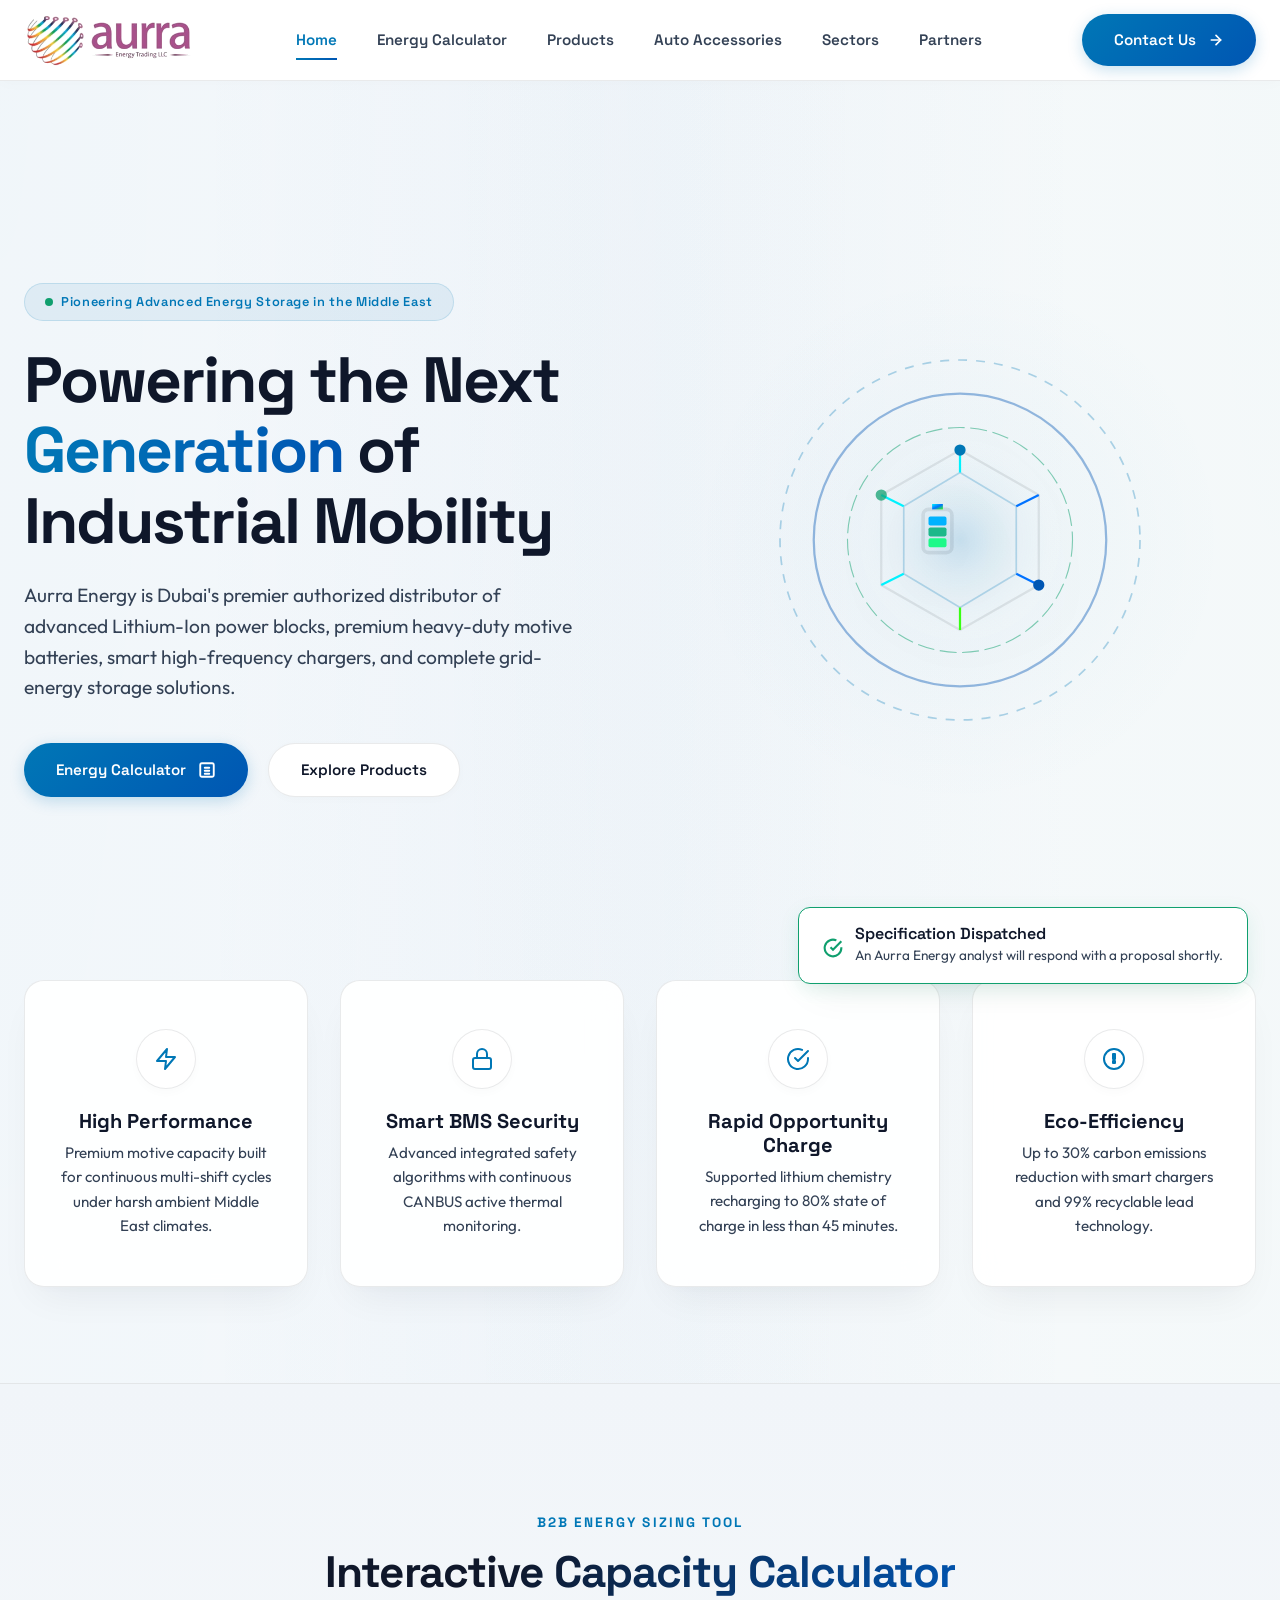
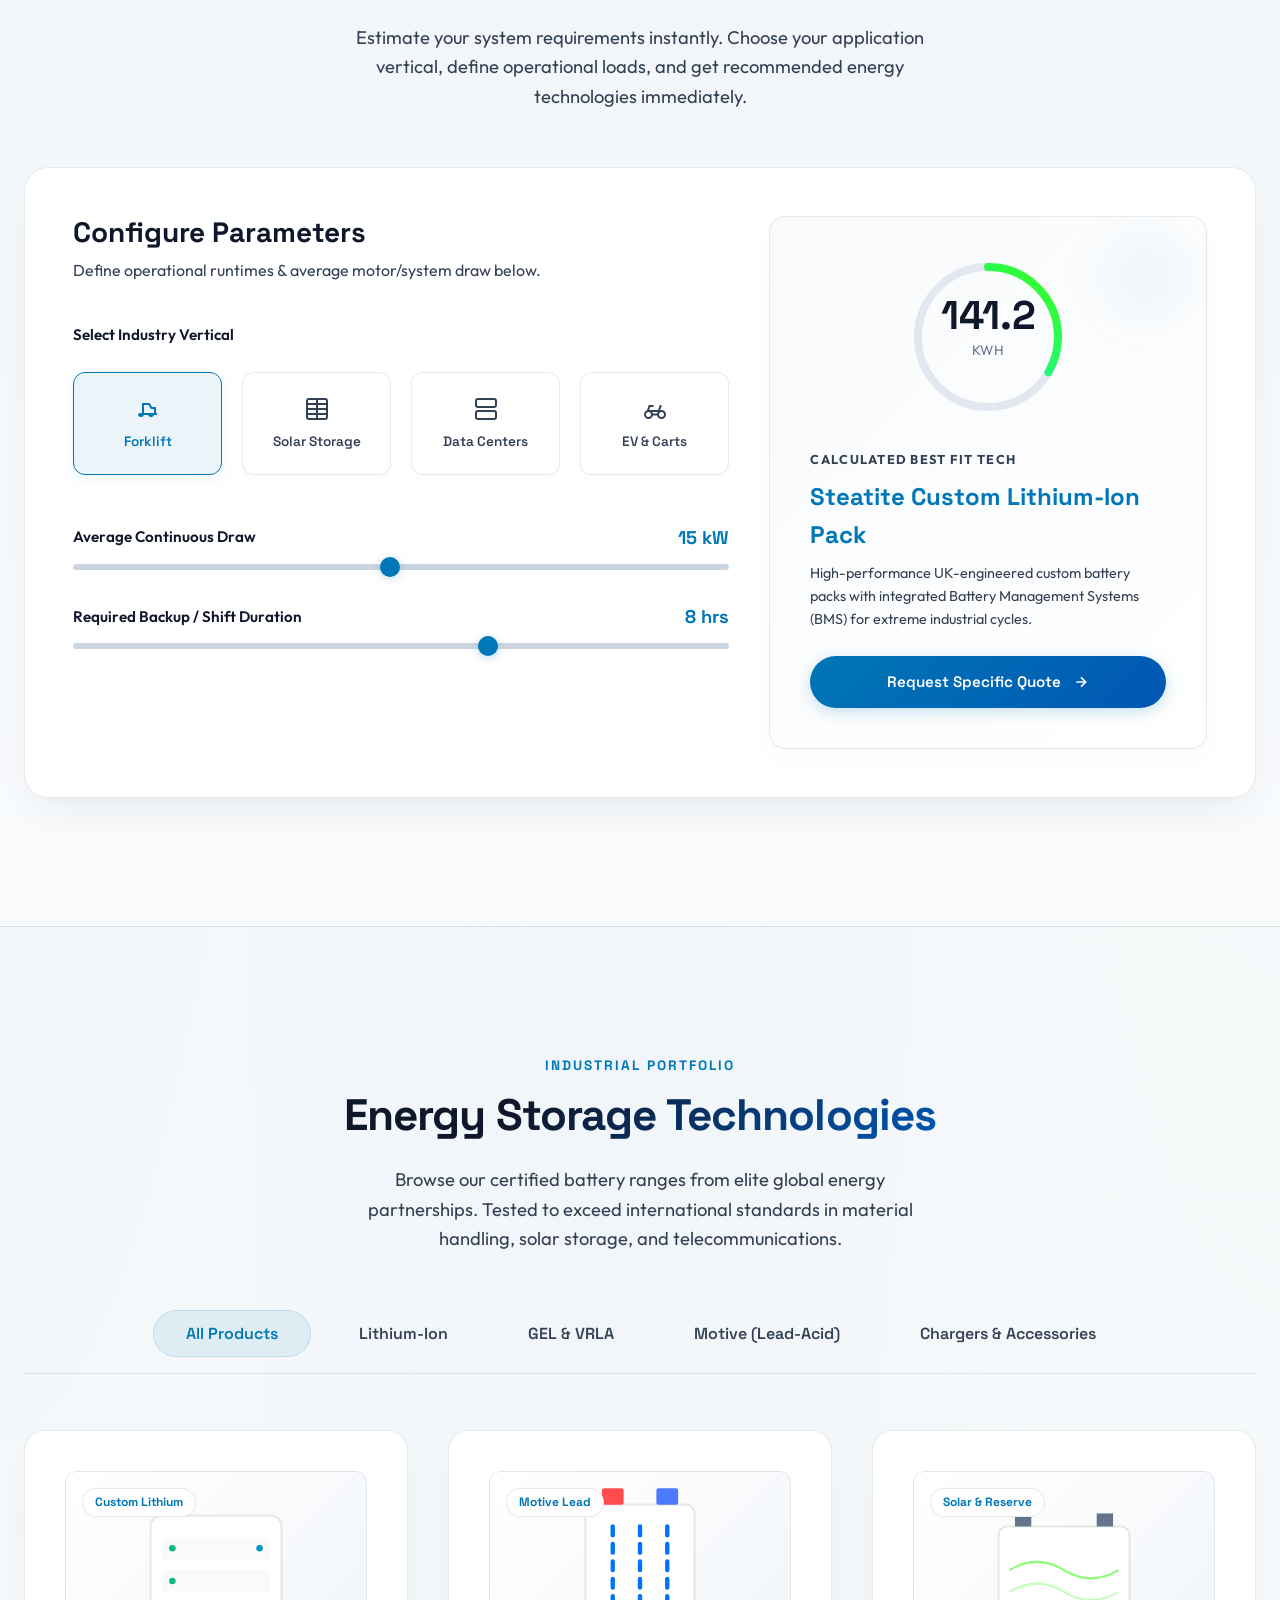
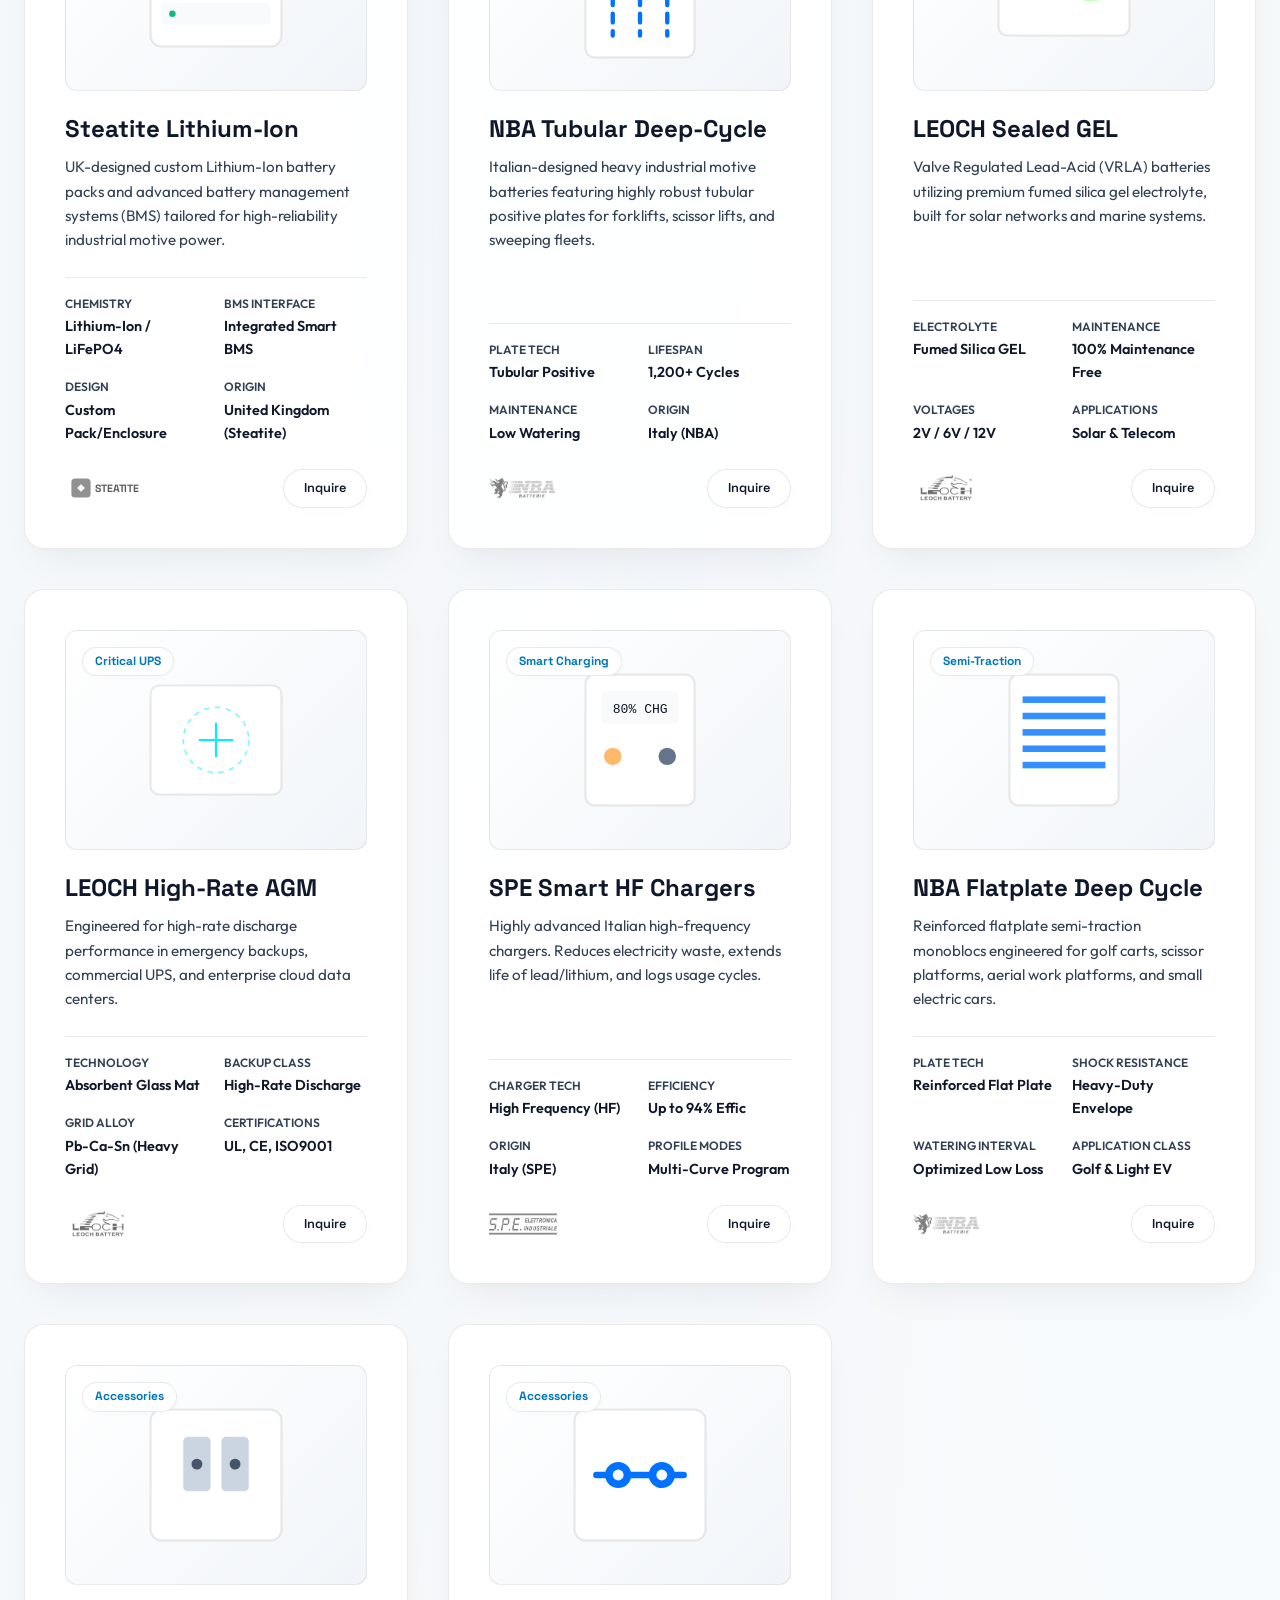
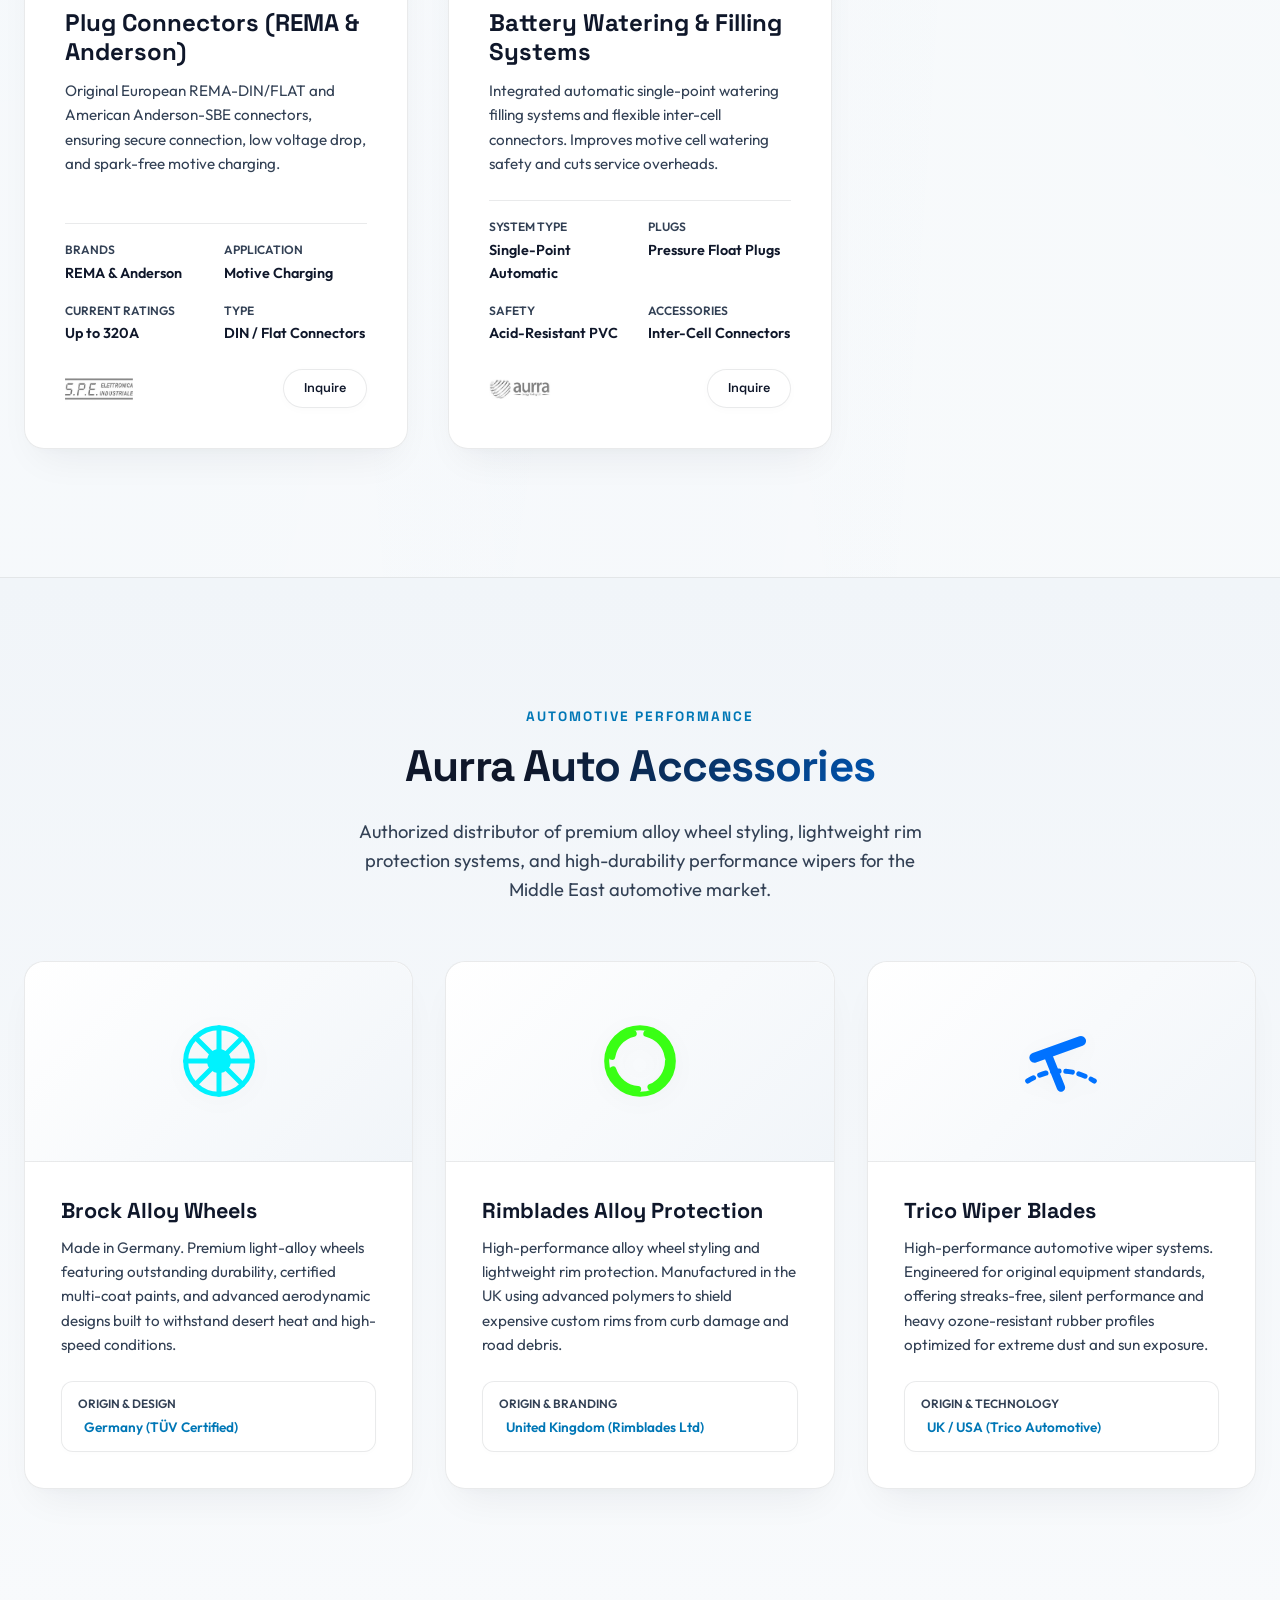
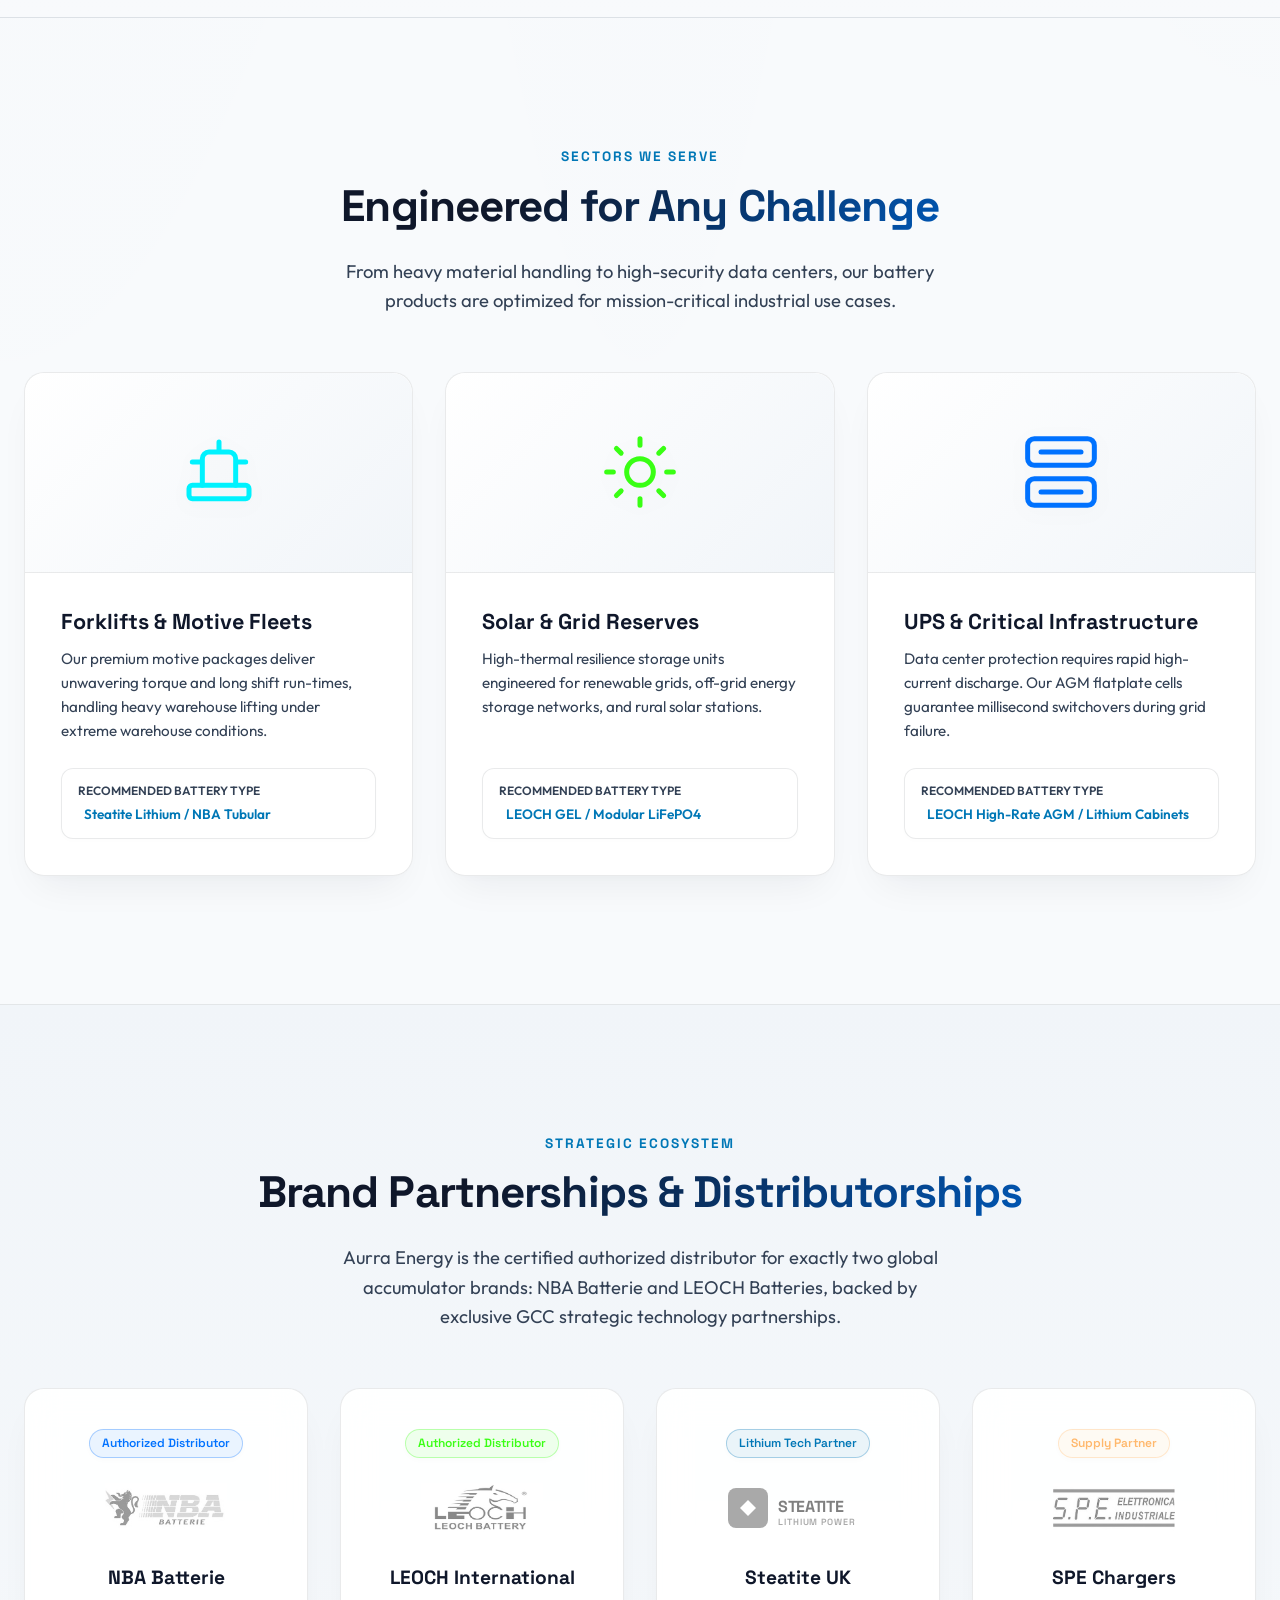
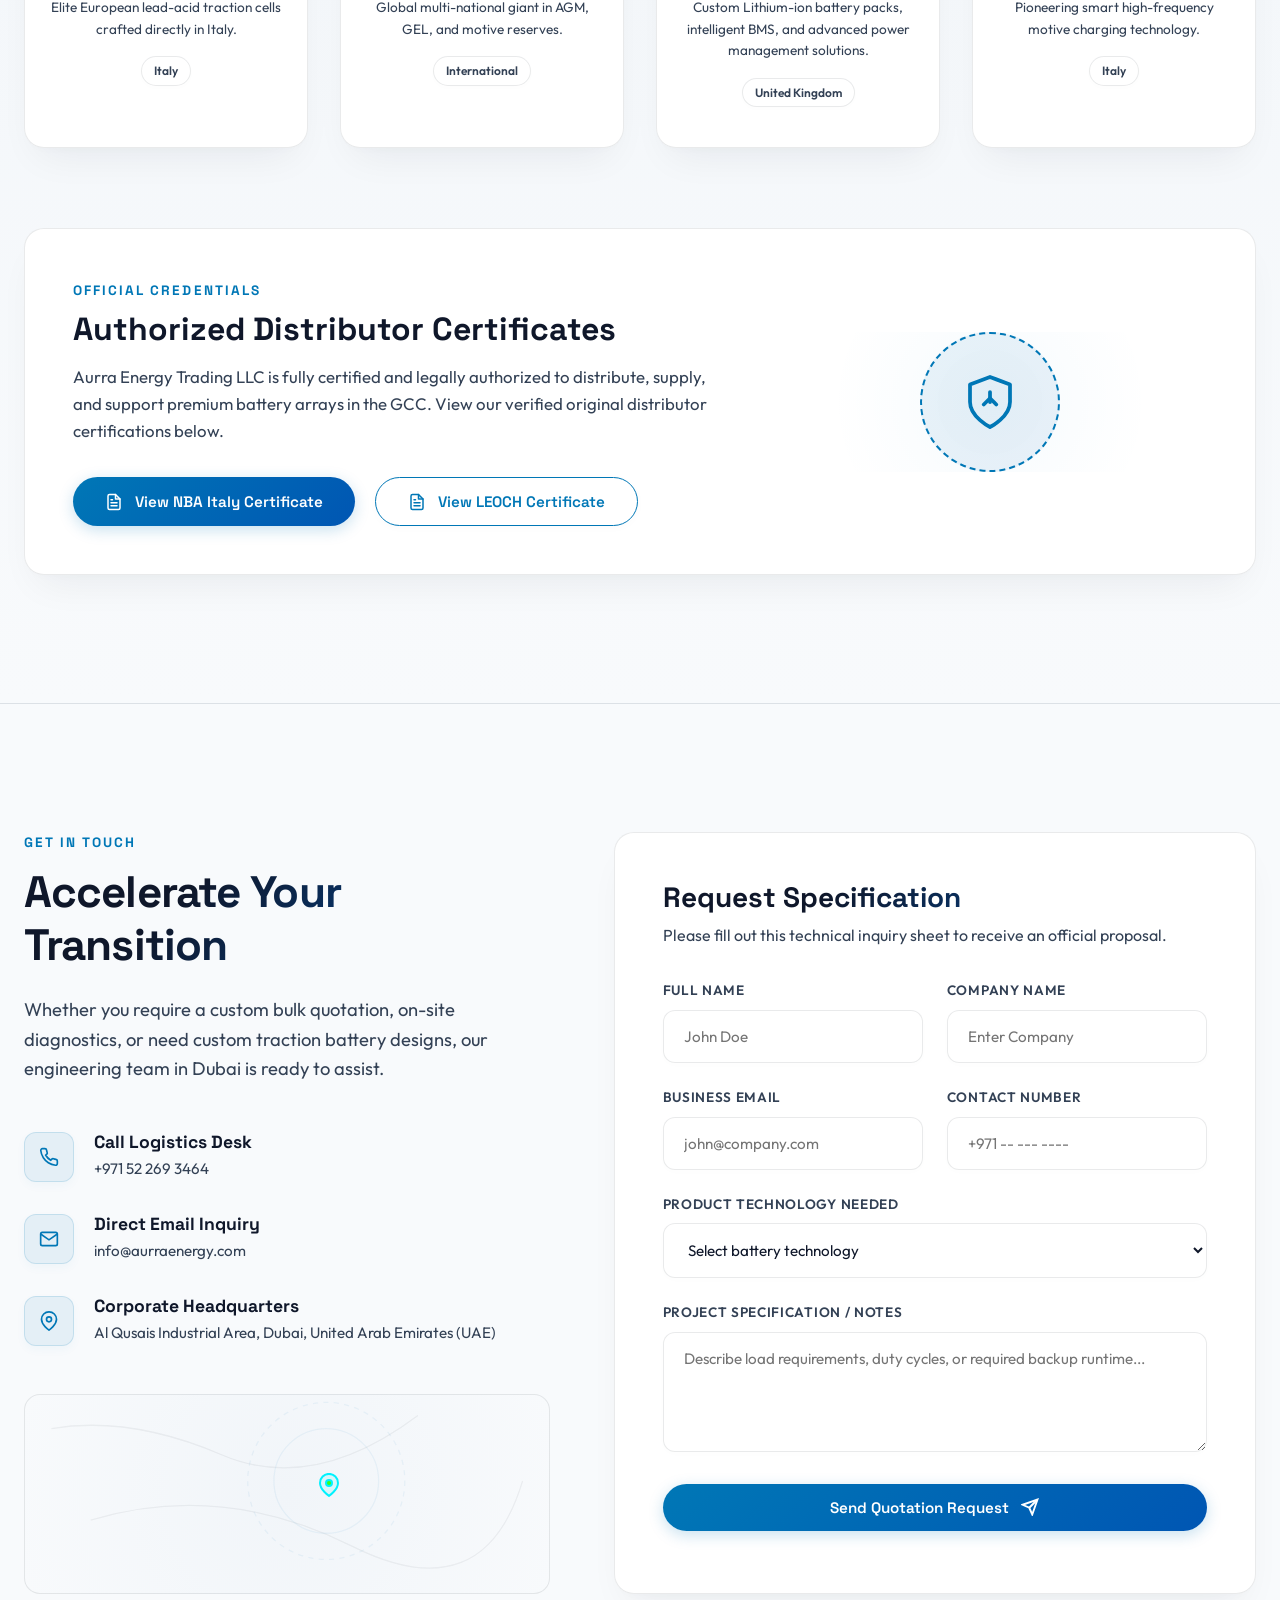
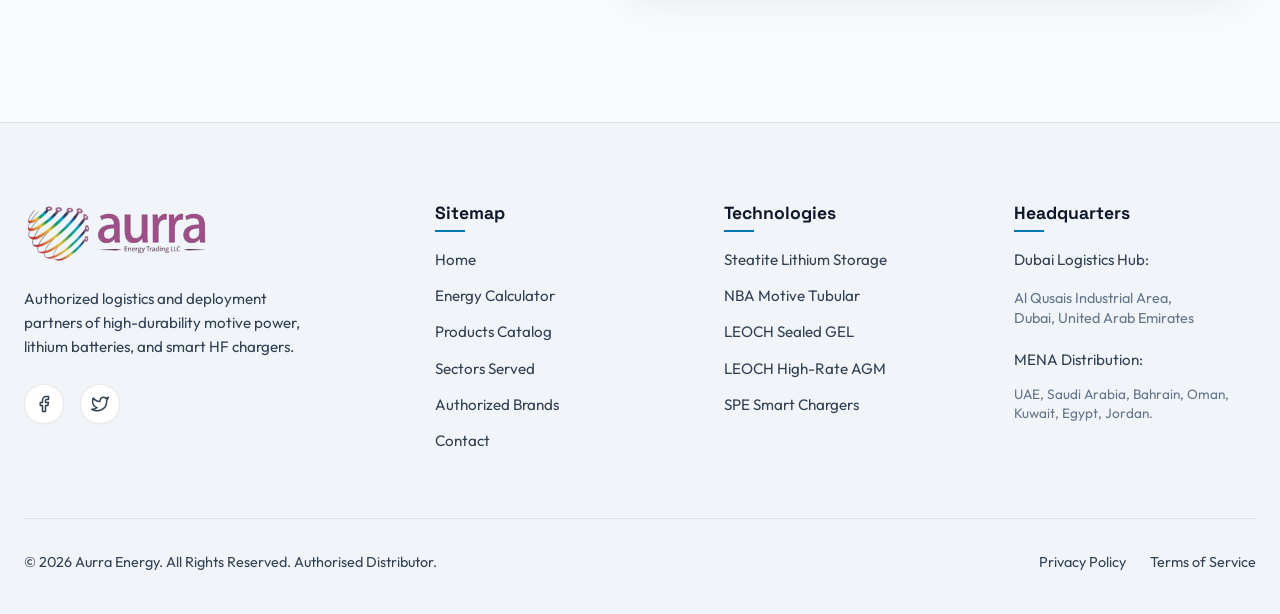
==== index.html @ 799c02dc "feat: complete modern premium redesign for Aurra Energy website" ====
<!DOCTYPE html>
<html lang="en">
<head>
  <meta charset="UTF-8">
  <meta name="viewport" content="width=device-width, initial-scale=1.0">
  <meta http-equiv="X-UA-Compatible" content="ie=edge">
  
  <title>Aurra Energy | Next-Gen Industrial Storage & Motive Batteries in Dubai, UAE</title>
  
  <meta name="description" content="Authorized distributor of high-performance NBA motive power, LEOCH GEL/AGM, SPE chargers, and Steatite advanced lithium-ion batteries. Serving UAE, KSA, and the MENA region.">
  <meta name="keywords" content="Lithium-Ion, Motive Power, deep cycle battery, Tubular flatplate, Gel battery, Spe chargers, Dubai, UAE, Saudi Arabia, Forklift battery">
  
  <!-- Semantic & SEO Open Graph -->
  <meta property="og:title" content="Aurra Energy | Next-Gen Industrial Storage & Motive Batteries">
  <meta property="og:description" content="Redefining clean energy and industrial storage with Steatite Lithium, LEOCH, NBA Batterie, and SPE Chargers.">
  <meta property="og:type" content="website">
  
  <link rel="stylesheet" href="style.css">
</head>
<body>

  <!-- Decorative Glow Background Elements -->
  <div class="glow-blob blob-1"></div>
  <div class="glow-blob blob-2"></div>
  <div class="glow-blob blob-3"></div>

  <!-- Header Section -->
  <header id="header-nav">
    <div class="container">
      <a href="#hero" class="logo-wrapper" id="nav-logo">
        <img src="assets/logo2023.jpg" alt="Aurra Energy Logo" class="logo-img">
      </a>

      <nav class="nav-menu" id="navigation-list">
        <a href="#hero" class="nav-link active" id="link-hero">Home</a>
        <a href="#calculator" class="nav-link" id="link-calc">Energy Calculator</a>
        <a href="#products" class="nav-link" id="link-products">Products</a>
        <a href="#auto-accessories" class="nav-link" id="link-auto">Auto Accessories</a>
        <a href="#applications" class="nav-link" id="link-applications">Sectors</a>
        <a href="#partners" class="nav-link" id="link-partners">Partners</a>
        
        <!-- Mobile-Only Action Button -->
        <a href="#contact" class="btn btn-primary mobile-nav-cta" id="btn-mobile-contact" style="margin-top: 1.5rem; margin-bottom: 0.5rem; display: none;">Contact Us</a>
      </nav>

      <div class="nav-cta">
        <a href="#contact" class="btn btn-primary" id="btn-header-quote">
          Contact Us
          <svg width="16" height="16" viewBox="0 0 24 24" fill="none" stroke="currentColor" stroke-width="2.5" stroke-linecap="round" stroke-linejoin="round">
            <line x1="5" y1="12" x2="19" y2="12"></line>
            <polyline points="12 5 19 12 12 19"></polyline>
          </svg>
        </a>
      </div>

      <button class="mobile-nav-toggle" aria-label="Toggle Navigation" id="mobile-toggle">
        <span></span>
        <span></span>
        <span></span>
      </button>
    </div>
  </header>

  <!-- Hero Section -->
  <section id="hero" class="hero">
    <div class="container grid-2">
      <div class="hero-content">
        <div class="hero-badge">
          Pioneering Advanced Energy Storage in the Middle East
        </div>
        <h1>
          Powering the Next <br>
          <span class="text-gradient-neon">Generation</span> of Industrial Mobility
        </h1>
        <p class="hero-desc">
          Aurra Energy is Dubai's premier authorized distributor of advanced Lithium-Ion power blocks, premium heavy-duty motive batteries, smart high-frequency chargers, and complete grid-energy storage solutions.
        </p>
        <div class="hero-actions">
          <a href="#calculator" class="btn btn-primary" id="hero-btn-primary">
            Energy Calculator
            <svg width="18" height="18" viewBox="0 0 24 24" fill="none" stroke="currentColor" stroke-width="2.5" stroke-linecap="round" stroke-linejoin="round">
              <rect x="3" y="3" width="18" height="18" rx="2" ry="2"></rect>
              <line x1="9" y1="9" x2="15" y2="9"></line>
              <line x1="9" y1="13" x2="15" y2="13"></line>
              <line x1="9" y1="17" x2="15" y2="17"></line>
            </svg>
          </a>
          <a href="#products" class="btn btn-secondary" id="hero-btn-secondary">Explore Products</a>
        </div>
      </div>
      
      <div class="hero-visual">
        <div class="hero-graphic-bg"></div>
        <div class="hero-svg-wrapper">
          <svg width="450" height="450" viewBox="0 0 400 400" fill="none" xmlns="http://www.w3.org/2000/svg">
            <!-- Outer Glow Rings -->
            <circle cx="200" cy="200" r="160" stroke="#00f2fe" stroke-width="1.5" stroke-dasharray="8 8" opacity="0.3"/>
            <circle cx="200" cy="200" r="130" stroke="#0072ff" stroke-width="2" opacity="0.4"/>
            <circle cx="200" cy="200" r="100" stroke="#39ff14" stroke-width="1" stroke-dasharray="15 5" opacity="0.5"/>
            
            <!-- Core Tech Sphere -->
            <defs>
              <radialGradient id="sphere-glow" cx="50%" cy="50%" r="50%">
                <stop offset="0%" stop-color="#00f2fe" stop-opacity="0.35"/>
                <stop offset="100%" stop-color="#060913" stop-opacity="0"/>
              </radialGradient>
              <linearGradient id="battery-gradient" x1="0%" y1="0%" x2="100%" y2="100%">
                <stop offset="0%" stop-color="#00f2fe"/>
                <stop offset="50%" stop-color="#0072ff"/>
                <stop offset="100%" stop-color="#39ff14"/>
              </linearGradient>
            </defs>
            
            <!-- Glow background -->
            <circle cx="200" cy="200" r="90" fill="url(#sphere-glow)"/>
            
            <!-- Inner Hexagon Network -->
            <path d="M200 120 L270 160 L270 240 L200 280 L130 240 L130 160 Z" stroke="rgba(255,255,255,0.08)" stroke-width="2" fill="none"/>
            <path d="M200 140 L250 170 L250 230 L200 260 L150 230 L150 170 Z" stroke="rgba(0, 242, 254, 0.2)" stroke-width="1.5" fill="none"/>
            
            <!-- Interconnecting node lines -->
            <line x1="200" y1="120" x2="200" y2="140" stroke="#00f2fe" stroke-width="2"/>
            <line x1="270" y1="160" x2="250" y2="170" stroke="#0072ff" stroke-width="2"/>
            <line x1="270" y1="240" x2="250" y2="230" stroke="#0072ff" stroke-width="2"/>
            <line x1="200" y1="280" x2="200" y2="260" stroke="#39ff14" stroke-width="2"/>
            <line x1="130" y1="240" x2="150" y2="230" stroke="#00f2fe" stroke-width="2"/>
            <line x1="130" y1="160" x2="150" y2="170" stroke="#00f2fe" stroke-width="2"/>

            <!-- Rotating Particles -->
            <circle cx="200" cy="120" r="5" fill="#00f2fe">
              <animate attributeName="opacity" values="0.4;1;0.4" dur="2s" repeatCount="indefinite"/>
            </circle>
            <circle cx="270" cy="240" r="5" fill="#0072ff">
              <animate attributeName="opacity" values="1;0.4;1" dur="2.5s" repeatCount="indefinite"/>
            </circle>
            <circle cx="130" cy="160" r="5" fill="#39ff14">
              <animate attributeName="opacity" values="0.2;1;0.2" dur="3s" repeatCount="indefinite"/>
            </circle>

            <!-- Center Battery Icon Illustration -->
            <g transform="translate(160, 160) scale(1.6)">
              <rect x="4.5" y="8" width="16" height="24" rx="3" fill="none" stroke="url(#battery-gradient)" stroke-width="2" stroke-linejoin="round"/>
              <path d="M9.5 5H15.5V8H9.5V5Z" fill="url(#battery-gradient)"/>
              
              <!-- Power Waves inside Battery -->
              <rect x="7.5" y="24" width="10" height="5" rx="1" fill="#39ff14">
                <animate attributeName="fill" values="#39ff14;#00f2fe;#39ff14" dur="4s" repeatCount="indefinite"/>
              </rect>
              <rect x="7.5" y="18" width="10" height="5" rx="1" fill="#0072ff">
                <animate attributeName="fill" values="#0072ff;#39ff14;#0072ff" dur="4s" repeatCount="indefinite"/>
              </rect>
              <rect x="7.5" y="12" width="10" height="5" rx="1" fill="#00f2fe">
                <animate attributeName="fill" values="#00f2fe;#0072ff;#00f2fe" dur="4s" repeatCount="indefinite"/>
              </rect>
            </g>
          </svg>
        </div>
      </div>
    </div>
  </section>

  <!-- Quick Strengths Panel -->
  <section class="section features-quick">
    <div class="container grid-4">
      <div class="glass-card feat-quick-card" id="strength-performance">
        <div class="feat-quick-icon">
          <svg width="24" height="24" viewBox="0 0 24 24" fill="none" stroke="currentColor" stroke-width="2" stroke-linecap="round" stroke-linejoin="round">
            <polygon points="13 2 3 14 12 14 11 22 21 10 12 10 13 2"></polygon>
          </svg>
        </div>
        <h3>High Performance</h3>
        <p>Premium motive capacity built for continuous multi-shift cycles under harsh ambient Middle East climates.</p>
      </div>

      <div class="glass-card feat-quick-card" id="strength-bms">
        <div class="feat-quick-icon">
          <svg width="24" height="24" viewBox="0 0 24 24" fill="none" stroke="currentColor" stroke-width="2" stroke-linecap="round" stroke-linejoin="round">
            <rect x="3" y="11" width="18" height="11" rx="2" ry="2"></rect>
            <path d="M7 11V7a5 5 0 0 1 10 0v4"></path>
          </svg>
        </div>
        <h3>Smart BMS Security</h3>
        <p>Advanced integrated safety algorithms with continuous CANBUS active thermal monitoring.</p>
      </div>

      <div class="glass-card feat-quick-card" id="strength-fastcharge">
        <div class="feat-quick-icon">
          <svg width="24" height="24" viewBox="0 0 24 24" fill="none" stroke="currentColor" stroke-width="2" stroke-linecap="round" stroke-linejoin="round">
            <path d="M22 11.08V12a10 10 0 1 1-5.93-9.14"></path>
            <polyline points="22 4 12 14.01 9 11.01"></polyline>
          </svg>
        </div>
        <h3>Rapid Opportunity Charge</h3>
        <p>Supported lithium chemistry recharging to 80% state of charge in less than 45 minutes.</p>
      </div>

      <div class="glass-card feat-quick-card" id="strength-ecofriendly">
        <div class="feat-quick-icon">
          <svg width="24" height="24" viewBox="0 0 24 24" fill="none" stroke="currentColor" stroke-width="2" stroke-linecap="round" stroke-linejoin="round">
            <path d="M12 2a10 10 0 0 0-10 10c0 5.523 4.477 10 10 10s10-4.477 10-10a10 10 0 0 0-10-10zm1 14H11v-2h2v2zm0-4H11V7h2v5z"></path>
          </svg>
        </div>
        <h3>Eco-Efficiency</h3>
        <p>Up to 30% carbon emissions reduction with smart chargers and 99% recyclable lead technology.</p>
      </div>
    </div>
  </section>

  <!-- Interactive Calculator Section -->
  <section id="calculator" class="section section-bg-alt">
    <div class="container">
      <div class="text-center" style="text-align: center; display: flex; flex-direction: column; align-items: center;">
        <span class="subtitle">B2B Energy Sizing Tool</span>
        <h2 class="section-title text-gradient">Interactive Capacity Calculator</h2>
        <p class="section-desc">
          Estimate your system requirements instantly. Choose your application vertical, define operational loads, and get recommended energy technologies immediately.
        </p>
      </div>

      <div class="calc-container" id="interactive-calculator-widget">
        
        <!-- Calculator Parameter Controls -->
        <div class="calc-inputs">
          <div class="calc-title-box">
            <h3>Configure Parameters</h3>
            <p>Define operational runtimes &amp; average motor/system draw below.</p>
          </div>

          <!-- Application selector icons -->
          <div class="slider-group">
            <span class="slider-label">Select Industry Vertical</span>
            <div class="app-selector-grid">
              <button class="app-select-btn active" data-app="forklift" id="app-btn-forklift">
                <svg viewBox="0 0 24 24" fill="none" stroke="currentColor" stroke-width="2">
                  <path d="M3 17h18M19 17v-6h-3.5L13 7H7v10h12zM7 17a2 2 0 1 1-4 0M17 17a2 2 0 1 1-4 0"/>
                </svg>
                Forklift
              </button>
              
              <button class="app-select-btn" data-app="solar" id="app-btn-solar">
                <svg viewBox="0 0 24 24" fill="none" stroke="currentColor" stroke-width="2">
                  <rect x="2" y="2" width="20" height="20" rx="2" ry="2"></rect>
                  <path d="M12 2v20M2 12h20M2 7h20M2 17h20"/>
                </svg>
                Solar Storage
              </button>
              
              <button class="app-select-btn" data-app="ups" id="app-btn-ups">
                <svg viewBox="0 0 24 24" fill="none" stroke="currentColor" stroke-width="2">
                  <rect x="2" y="2" width="20" height="8" rx="2"></rect>
                  <rect x="2" y="14" width="20" height="8" rx="2"></rect>
                  <line x1="6" y1="6" x2="6.01" y2="6"></line>
                  <line x1="6" y1="18" x2="6.01" y2="18"></line>
                </svg>
                Data Centers
              </button>
              
              <button class="app-select-btn" data-app="golfcart" id="app-btn-golfcart">
                <svg viewBox="0 0 24 24" fill="none" stroke="currentColor" stroke-width="2">
                  <circle cx="18.5" cy="17.5" r="3.5"></circle>
                  <circle cx="5.5" cy="17.5" r="3.5"></circle>
                  <path d="M15 17.5H9M5.5 14h10.3l1.7-5H18.5M10.5 9h-4L4.8 14"/>
                </svg>
                EV &amp; Carts
              </button>
            </div>
          </div>

          <!-- Dynamic load selector -->
          <div class="slider-group">
            <div class="slider-header">
              <span class="slider-label" id="lbl-load-draw">Average Continuous Draw</span>
              <span class="slider-val" id="load-val">15 kW</span>
            </div>
            <input type="range" min="1" max="30" value="15" class="calc-range" id="load-slider" aria-labelledby="lbl-load-draw">
          </div>

          <!-- Backup runtime selector -->
          <div class="slider-group">
            <div class="slider-header">
              <span class="slider-label" id="lbl-backup-time">Required Backup / Shift Duration</span>
              <span class="slider-val" id="time-val">8 hrs</span>
            </div>
            <input type="range" min="1" max="12" value="8" class="calc-range" id="time-slider" aria-labelledby="lbl-backup-time">
          </div>
        </div>

        <!-- Calculator Results output gauge -->
        <div class="calc-results">
          <div class="gauge-wrapper">
            <svg class="gauge-svg" width="160" height="160" viewBox="0 0 160 160">
              <defs>
                <linearGradient id="gauge-gradient" x1="0%" y1="0%" x2="100%" y2="100%">
                  <stop offset="0%" stop-color="#00f2fe" />
                  <stop offset="100%" stop-color="#39ff14" />
                </linearGradient>
              </defs>
              <circle class="gauge-track" cx="80" cy="80" r="70" />
              <circle class="gauge-fill" cx="80" cy="80" r="70" id="gauge-fill" />
            </svg>
            <div class="gauge-center-text">
              <div class="gauge-center-val" id="capacity-val">141.2</div>
              <div class="gauge-center-unit">kWh</div>
            </div>
          </div>

          <div>
            <div class="rec-title">Calculated Best Fit Tech</div>
            <div class="rec-tech-name" id="rec-tech-name">Steatite Custom Lithium-Ion Pack</div>
            <div class="rec-desc" id="rec-desc">
              High-performance UK-engineered custom battery packs with integrated Battery Management Systems (BMS) for extreme industrial cycles.
            </div>
            
            <a href="#contact" class="btn btn-primary calc-cta" id="btn-calc-request">
              Request Specific Quote
              <svg width="16" height="16" viewBox="0 0 24 24" fill="none" stroke="currentColor" stroke-width="2.5">
                <line x1="5" y1="12" x2="19" y2="12"></line>
                <polyline points="12 5 19 12 12 19"></polyline>
              </svg>
            </a>
          </div>
        </div>
      </div>
    </div>
  </section>

  <!-- Interactive Products Hub -->
  <section id="products" class="section">
    <div class="container">
      <div class="text-center" style="text-align: center; display: flex; flex-direction: column; align-items: center;">
        <span class="subtitle">Industrial Portfolio</span>
        <h2 class="section-title text-gradient">Energy Storage Technologies</h2>
        <p class="section-desc">
          Browse our certified battery ranges from elite global energy partnerships. Tested to exceed international standards in material handling, solar storage, and telecommunications.
        </p>
      </div>

      <!-- Tab controller -->
      <div class="product-tabs-wrapper">
        <div class="tab-nav" id="product-tabs">
          <button class="tab-btn active" data-tab="all" id="tab-btn-all">All Products</button>
          <button class="tab-btn" data-tab="lithium" id="tab-btn-lith">Lithium-Ion</button>
          <button class="tab-btn" data-tab="gel-agm" id="tab-btn-gel">GEL &amp; VRLA</button>
          <button class="tab-btn" data-tab="lead-acid" id="tab-btn-lead">Motive (Lead-Acid)</button>
          <button class="tab-btn" data-tab="chargers" id="tab-btn-chargers">Chargers &amp; Accessories</button>
        </div>
      </div>

      <!-- Products Grid Showcase -->
      <div class="product-grid" id="product-catalog-grid">
        
        <!-- Card 1: Steatite Lithium-Ion Packs -->
        <div class="glass-card prod-card" data-category="lithium" id="prod-steatite-lithium">
          <div class="prod-visual">
            <span class="prod-tag">Custom Lithium</span>
            <svg viewBox="0 0 200 200" fill="none" xmlns="http://www.w3.org/2000/svg" style="width:100%; height:100%;">
              <rect x="40" y="40" width="120" height="120" rx="10" fill="#131a31" stroke="#00f2fe" stroke-width="2"/>
              <!-- Battery Module detailing -->
              <rect x="50" y="60" width="100" height="20" rx="3" fill="#0b0f19" stroke="rgba(255,255,255,0.08)"/>
              <rect x="50" y="90" width="100" height="20" rx="3" fill="#0b0f19" stroke="rgba(255,255,255,0.08)"/>
              <rect x="50" y="120" width="100" height="20" rx="3" fill="#0b0f19" stroke="rgba(255,255,255,0.08)"/>
              <!-- Green LEDs for Lithium representation -->
              <circle cx="60" cy="70" r="3" fill="#10b981"/>
              <circle cx="60" cy="100" r="3" fill="#10b981"/>
              <circle cx="60" cy="130" r="3" fill="#10b981"/>
              <circle cx="140" cy="70" r="3" fill="#0096c7"/>
            </svg>
          </div>
          <h3>Steatite Lithium-Ion</h3>
          <p>UK-designed custom Lithium-Ion battery packs and advanced battery management systems (BMS) tailored for high-reliability industrial motive power.</p>
          
          <div class="prod-specs">
            <div class="spec-item">
              <span class="spec-lbl">Chemistry</span>
              <span class="spec-val">Lithium-Ion / LiFePO4</span>
            </div>
            <div class="spec-item">
              <span class="spec-lbl">BMS Interface</span>
              <span class="spec-val">Integrated Smart BMS</span>
            </div>
            <div class="spec-item">
              <span class="spec-lbl">Design</span>
              <span class="spec-val">Custom Pack/Enclosure</span>
            </div>
            <div class="spec-item">
              <span class="spec-lbl">Origin</span>
              <span class="spec-val">United Kingdom (Steatite)</span>
            </div>
          </div>

          <div class="prod-footer">
            <div class="partner-brand-badge">
              <svg class="prod-brand-logo" width="80" height="24" viewBox="0 0 140 50" fill="none" xmlns="http://www.w3.org/2000/svg">
                <rect x="0" y="5" width="40" height="40" rx="8" fill="var(--accent-teal)" />
                <path d="M12 25 L20 17 L28 25 L20 33 Z" fill="#ffffff" />
                <text x="50" y="34" fill="var(--text-primary)" font-family="'Space Grotesk', sans-serif" font-weight="700" font-size="22" letter-spacing="-0.02em">STEATITE</text>
              </svg>
            </div>
            <a href="#contact" class="btn btn-secondary" style="padding: 0.5rem 1.25rem; font-size: 0.8rem;" id="btn-quote-steatite">Inquire</a>
          </div>
        </div>

        <!-- Card 2: NBA motive power tubular -->
        <div class="glass-card prod-card" data-category="lead-acid" id="prod-nba-tubular">
          <div class="prod-visual">
            <span class="prod-tag">Motive Lead</span>
            <svg viewBox="0 0 200 200" fill="none" xmlns="http://www.w3.org/2000/svg" style="width:100%; height:100%;">
              <rect x="50" y="30" width="100" height="140" rx="8" fill="#131a31" stroke="#0072ff" stroke-width="2"/>
              <!-- Battery Terminals -->
              <rect x="65" y="15" width="20" height="15" rx="2" fill="#ff4d4d"/>
              <rect x="115" y="15" width="20" height="15" rx="2" fill="#4d79ff"/>
              <!-- Tubular indicators -->
              <line x1="75" y1="50" x2="75" y2="150" stroke="#0072ff" stroke-width="4" stroke-linecap="round" stroke-dasharray="8 8"/>
              <line x1="100" y1="50" x2="100" y2="150" stroke="#0072ff" stroke-width="4" stroke-linecap="round" stroke-dasharray="8 8"/>
              <line x1="125" y1="50" x2="125" y2="150" stroke="#0072ff" stroke-width="4" stroke-linecap="round" stroke-dasharray="8 8"/>
            </svg>
          </div>
          <h3>NBA Tubular Deep-Cycle</h3>
          <p>Italian-designed heavy industrial motive batteries featuring highly robust tubular positive plates for forklifts, scissor lifts, and sweeping fleets.</p>
          
          <div class="prod-specs">
            <div class="spec-item">
              <span class="spec-lbl">Plate Tech</span>
              <span class="spec-val">Tubular Positive</span>
            </div>
            <div class="spec-item">
              <span class="spec-lbl">Lifespan</span>
              <span class="spec-val">1,200+ Cycles</span>
            </div>
            <div class="spec-item">
              <span class="spec-lbl">Maintenance</span>
              <span class="spec-val">Low Watering</span>
            </div>
            <div class="spec-item">
              <span class="spec-lbl">Origin</span>
              <span class="spec-val">Italy (NBA)</span>
            </div>
          </div>

          <div class="prod-footer">
            <div class="partner-brand-badge">
              <img src="assets/nba.jpg" alt="NBA Logo" class="prod-brand-logo" style="mix-blend-mode: multiply;">
            </div>
            <a href="#contact" class="btn btn-secondary" style="padding: 0.5rem 1.25rem; font-size: 0.8rem;" id="btn-quote-nba">Inquire</a>
          </div>
        </div>

        <!-- Card 3: LEOCH Sealed GEL Deep Cycle -->
        <div class="glass-card prod-card" data-category="gel-agm" id="prod-leoch-gel">
          <div class="prod-visual">
            <span class="prod-tag">Solar &amp; Reserve</span>
            <svg viewBox="0 0 200 200" fill="none" xmlns="http://www.w3.org/2000/svg" style="width:100%; height:100%;">
              <rect x="40" y="50" width="120" height="100" rx="8" fill="#131a31" stroke="#39ff14" stroke-width="2"/>
              <rect x="55" y="38" width="15" height="12" fill="#64748b"/>
              <rect x="130" y="38" width="15" height="12" fill="#64748b"/>
              <!-- GEL Wave visuals -->
              <path d="M50 90 Q 75 75, 100 90 T 150 90" stroke="#39ff14" stroke-width="2" fill="none" opacity="0.6"/>
              <path d="M50 110 Q 75 95, 100 110 T 150 110" stroke="#39ff14" stroke-width="2" fill="none" opacity="0.3"/>
            </svg>
          </div>
          <h3>LEOCH Sealed GEL</h3>
          <p>Valve Regulated Lead-Acid (VRLA) batteries utilizing premium fumed silica gel electrolyte, built for solar networks and marine systems.</p>
          
          <div class="prod-specs">
            <div class="spec-item">
              <span class="spec-lbl">Electrolyte</span>
              <span class="spec-val">Fumed Silica GEL</span>
            </div>
            <div class="spec-item">
              <span class="spec-lbl">Maintenance</span>
              <span class="spec-val">100% Maintenance Free</span>
            </div>
            <div class="spec-item">
              <span class="spec-lbl">Voltages</span>
              <span class="spec-val">2V / 6V / 12V</span>
            </div>
            <div class="spec-item">
              <span class="spec-lbl">Applications</span>
              <span class="spec-val">Solar &amp; Telecom</span>
            </div>
          </div>

          <div class="prod-footer">
            <div class="partner-brand-badge">
              <img src="assets/leoch.jpg" alt="LEOCH Logo" class="prod-brand-logo" style="mix-blend-mode: multiply;">
            </div>
            <a href="#contact" class="btn btn-secondary" style="padding: 0.5rem 1.25rem; font-size: 0.8rem;" id="btn-quote-leoch-gel">Inquire</a>
          </div>
        </div>

        <!-- Card 4: LEOCH High-Rate AGM VRLA -->
        <div class="glass-card prod-card" data-category="gel-agm" id="prod-leoch-agm">
          <div class="prod-visual">
            <span class="prod-tag">Critical UPS</span>
            <svg viewBox="0 0 200 200" fill="none" xmlns="http://www.w3.org/2000/svg" style="width:100%; height:100%;">
              <rect x="40" y="50" width="120" height="100" rx="8" fill="#131a31" stroke="#00f2fe" stroke-width="2"/>
              <circle cx="100" cy="100" r="30" stroke="#00f2fe" stroke-width="1.5" stroke-dasharray="5 5" opacity="0.5"/>
              <path d="M85 100 H115 M100 85 V115" stroke="#00f2fe" stroke-width="2" stroke-linecap="round"/>
            </svg>
          </div>
          <h3>LEOCH High-Rate AGM</h3>
          <p>Engineered for high-rate discharge performance in emergency backups, commercial UPS, and enterprise cloud data centers.</p>
          
          <div class="prod-specs">
            <div class="spec-item">
              <span class="spec-lbl">Technology</span>
              <span class="spec-val">Absorbent Glass Mat</span>
            </div>
            <div class="spec-item">
              <span class="spec-lbl">Backup Class</span>
              <span class="spec-val">High-Rate Discharge</span>
            </div>
            <div class="spec-item">
              <span class="spec-lbl">Grid Alloy</span>
              <span class="spec-val">Pb-Ca-Sn (Heavy Grid)</span>
            </div>
            <div class="spec-item">
              <span class="spec-lbl">Certifications</span>
              <span class="spec-val">UL, CE, ISO9001</span>
            </div>
          </div>

          <div class="prod-footer">
            <div class="partner-brand-badge">
              <img src="assets/leoch.jpg" alt="LEOCH Logo" class="prod-brand-logo" style="mix-blend-mode: multiply;">
            </div>
            <a href="#contact" class="btn btn-secondary" style="padding: 0.5rem 1.25rem; font-size: 0.8rem;" id="btn-quote-leoch-agm">Inquire</a>
          </div>
        </div>

        <!-- Card 5: SPE High-Frequency Chargers -->
        <div class="glass-card prod-card" data-category="chargers" id="prod-spe-chargers">
          <div class="prod-visual">
            <span class="prod-tag">Smart Charging</span>
            <svg viewBox="0 0 200 200" fill="none" xmlns="http://www.w3.org/2000/svg" style="width:100%; height:100%;">
              <rect x="50" y="40" width="100" height="120" rx="8" fill="#131a31" stroke="#39ff14" stroke-width="2"/>
              <!-- Charger Display screen -->
              <rect x="65" y="55" width="70" height="30" rx="4" fill="#0b0f19" stroke="rgba(255,255,255,0.08)"/>
              <text x="75" y="75" fill="#39ff14" font-family="monospace" font-size="12">80% CHG</text>
              <!-- Knobs/plugs visual -->
              <circle cx="75" cy="115" r="8" fill="#ffb86c"/>
              <circle cx="125" cy="115" r="8" fill="#64748b"/>
            </svg>
          </div>
          <h3>SPE Smart HF Chargers</h3>
          <p>Highly advanced Italian high-frequency chargers. Reduces electricity waste, extends life of lead/lithium, and logs usage cycles.</p>
          
          <div class="prod-specs">
            <div class="spec-item">
              <span class="spec-lbl">Charger Tech</span>
              <span class="spec-val">High Frequency (HF)</span>
            </div>
            <div class="spec-item">
              <span class="spec-lbl">Efficiency</span>
              <span class="spec-val">Up to 94% Effic</span>
            </div>
            <div class="spec-item">
              <span class="spec-lbl">Origin</span>
              <span class="spec-val">Italy (SPE)</span>
            </div>
            <div class="spec-item">
              <span class="spec-lbl">Profile Modes</span>
              <span class="spec-val">Multi-Curve Program</span>
            </div>
          </div>

          <div class="prod-footer">
            <div class="partner-brand-badge">
              <img src="assets/spe.jpg" alt="SPE Logo" class="prod-brand-logo" style="mix-blend-mode: multiply;">
            </div>
            <a href="#contact" class="btn btn-secondary" style="padding: 0.5rem 1.25rem; font-size: 0.8rem;" id="btn-quote-spe">Inquire</a>
          </div>
        </div>

        <!-- Card 6: NBA Flatplate Motive -->
        <div class="glass-card prod-card" data-category="lead-acid" id="prod-nba-flatplate">
          <div class="prod-visual">
            <span class="prod-tag">Semi-Traction</span>
            <svg viewBox="0 0 200 200" fill="none" xmlns="http://www.w3.org/2000/svg" style="width:100%; height:100%;">
              <rect x="50" y="40" width="100" height="120" rx="8" fill="#131a31" stroke="#0072ff" stroke-width="2"/>
              <!-- Flatplate details -->
              <rect x="62" y="60" width="76" height="6" fill="#0072ff" opacity="0.8"/>
              <rect x="62" y="75" width="76" height="6" fill="#0072ff" opacity="0.8"/>
              <rect x="62" y="90" width="76" height="6" fill="#0072ff" opacity="0.8"/>
              <rect x="62" y="105" width="76" height="6" fill="#0072ff" opacity="0.8"/>
              <rect x="62" y="120" width="76" height="6" fill="#0072ff" opacity="0.8"/>
            </svg>
          </div>
          <h3>NBA Flatplate Deep Cycle</h3>
          <p>Reinforced flatplate semi-traction monoblocs engineered for golf carts, scissor platforms, aerial work platforms, and small electric cars.</p>
          
          <div class="prod-specs">
            <div class="spec-item">
              <span class="spec-lbl">Plate Tech</span>
              <span class="spec-val">Reinforced Flat Plate</span>
            </div>
            <div class="spec-item">
              <span class="spec-lbl">Shock Resistance</span>
              <span class="spec-val">Heavy-Duty Envelope</span>
            </div>
            <div class="spec-item">
              <span class="spec-lbl">Watering Interval</span>
              <span class="spec-val">Optimized Low Loss</span>
            </div>
            <div class="spec-item">
              <span class="spec-lbl">Application Class</span>
              <span class="spec-val">Golf &amp; Light EV</span>
            </div>
          </div>

          <div class="prod-footer">
            <div class="partner-brand-badge">
              <img src="assets/nba.jpg" alt="NBA Logo" class="prod-brand-logo" style="mix-blend-mode: multiply;">
            </div>
            <a href="#contact" class="btn btn-secondary" style="padding: 0.5rem 1.25rem; font-size: 0.8rem;" id="btn-quote-nba-flat">Inquire</a>
          </div>
        </div>

        <!-- Card 7: REMA-DIN & Anderson Plug Connectors -->
        <div class="glass-card prod-card" data-category="chargers" id="prod-rema-connectors">
          <div class="prod-visual">
            <span class="prod-tag">Accessories</span>
            <svg viewBox="0 0 200 200" fill="none" xmlns="http://www.w3.org/2000/svg" style="width:100%; height:100%;">
              <rect x="40" y="40" width="120" height="120" rx="10" fill="#131a31" stroke="#ffb86c" stroke-width="2"/>
              <!-- Plug slots -->
              <rect x="70" y="65" width="25" height="50" rx="4" fill="#cbd5e1"/>
              <rect x="105" y="65" width="25" height="50" rx="4" fill="#cbd5e1"/>
              <circle cx="82.5" cy="90" r="5" fill="#475569"/>
              <circle cx="117.5" cy="90" r="5" fill="#475569"/>
            </svg>
          </div>
          <h3>Plug Connectors (REMA &amp; Anderson)</h3>
          <p>Original European REMA-DIN/FLAT and American Anderson-SBE connectors, ensuring secure connection, low voltage drop, and spark-free motive charging.</p>
          <div class="prod-specs">
            <div class="spec-item">
              <span class="spec-lbl">Brands</span>
              <span class="spec-val">REMA &amp; Anderson</span>
            </div>
            <div class="spec-item">
              <span class="spec-lbl">Application</span>
              <span class="spec-val">Motive Charging</span>
            </div>
            <div class="spec-item">
              <span class="spec-lbl">Current Ratings</span>
              <span class="spec-val">Up to 320A</span>
            </div>
            <div class="spec-item">
              <span class="spec-lbl">Type</span>
              <span class="spec-val">DIN / Flat Connectors</span>
            </div>
          </div>
          <div class="prod-footer">
            <div class="partner-brand-badge">
              <img src="assets/spe.jpg" alt="SPE Logo" class="prod-brand-logo" style="mix-blend-mode: multiply;">
            </div>
            <a href="#contact" class="btn btn-secondary" style="padding: 0.5rem 1.25rem; font-size: 0.8rem;" id="btn-quote-rema">Inquire</a>
          </div>
        </div>

        <!-- Card 8: Battery Watering & Filling Systems -->
        <div class="glass-card prod-card" data-category="chargers" id="prod-filling-systems">
          <div class="prod-visual">
            <span class="prod-tag">Accessories</span>
            <svg viewBox="0 0 200 200" fill="none" xmlns="http://www.w3.org/2000/svg" style="width:100%; height:100%;">
              <rect x="40" y="40" width="120" height="120" rx="10" fill="#131a31" stroke="#0072ff" stroke-width="2"/>
              <!-- Hose and plugs -->
              <path d="M60 100 H140" stroke="#0072ff" stroke-width="6" stroke-linecap="round"/>
              <circle cx="80" cy="100" r="12" fill="#0072ff"/>
              <circle cx="120" cy="100" r="12" fill="#0072ff"/>
              <circle cx="80" cy="100" r="5" fill="#f8fafc"/>
              <circle cx="120" cy="100" r="5" fill="#f8fafc"/>
            </svg>
          </div>
          <h3>Battery Watering &amp; Filling Systems</h3>
          <p>Integrated automatic single-point watering filling systems and flexible inter-cell connectors. Improves motive cell watering safety and cuts service overheads.</p>
          <div class="prod-specs">
            <div class="spec-item">
              <span class="spec-lbl">System Type</span>
              <span class="spec-val">Single-Point Automatic</span>
            </div>
            <div class="spec-item">
              <span class="spec-lbl">Plugs</span>
              <span class="spec-val">Pressure Float Plugs</span>
            </div>
            <div class="spec-item">
              <span class="spec-lbl">Safety</span>
              <span class="spec-val">Acid-Resistant PVC</span>
            </div>
            <div class="spec-item">
              <span class="spec-lbl">Accessories</span>
              <span class="spec-val">Inter-Cell Connectors</span>
            </div>
          </div>
          <div class="prod-footer">
            <div class="partner-brand-badge">
              <img src="assets/logo2023.jpg" alt="Aurra Logo" class="prod-brand-logo" style="mix-blend-mode: multiply; filter: grayscale(100%) opacity(85%); max-height: 20px;">
            </div>
            <a href="#contact" class="btn btn-secondary" style="padding: 0.5rem 1.25rem; font-size: 0.8rem;" id="btn-quote-filling">Inquire</a>
          </div>
        </div>

      </div>
    </div>
  </section>

  <!-- Premium Auto Accessories Section -->
  <section id="auto-accessories" class="section section-bg-alt">
    <div class="container">
      <div class="text-center" style="text-align: center; display: flex; flex-direction: column; align-items: center;">
        <span class="subtitle">Automotive Performance</span>
        <h2 class="section-title text-gradient">Aurra Auto Accessories</h2>
        <p class="section-desc">
          Authorized distributor of premium alloy wheel styling, lightweight rim protection systems, and high-durability performance wipers for the Middle East automotive market.
        </p>
      </div>

      <div class="grid-3" id="auto-accessories-grid">
        
        <!-- Card 1: Brock Alloy Wheels -->
        <div class="glass-card sector-card" id="auto-brock-wheels">
          <div class="sector-visual">
            <svg width="80" height="80" viewBox="0 0 24 24" fill="none" stroke="#00f2fe" stroke-width="1.2" stroke-linecap="round" stroke-linejoin="round">
              <circle cx="12" cy="12" r="10" stroke-width="1.5"/>
              <circle cx="12" cy="12" r="3" fill="#00f2fe"/>
              <line x1="12" y1="2" x2="12" y2="9" stroke-width="1.5"/>
              <line x1="12" y1="15" x2="12" y2="22" stroke-width="1.5"/>
              <line x1="2" y1="12" x2="9" y2="12" stroke-width="1.5"/>
              <line x1="15" y1="12" x2="22" y2="12" stroke-width="1.5"/>
              <line x1="4.93" y1="4.93" x2="9.9" y2="9.9" stroke-width="1.5"/>
              <line x1="14.1" y1="14.1" x2="19.07" y2="19.07" stroke-width="1.5"/>
              <line x1="19.07" y1="4.93" x2="14.1" y2="9.9" stroke-width="1.5"/>
              <line x1="9.9" y1="14.1" x2="4.93" y2="19.07" stroke-width="1.5"/>
            </svg>
          </div>
          <div class="sector-body">
            <h3>Brock Alloy Wheels</h3>
            <p>Made in Germany. Premium light-alloy wheels featuring outstanding durability, certified multi-coat paints, and advanced aerodynamic designs built to withstand desert heat and high-speed conditions.</p>
            <div class="sector-suitability">
              <div class="suitability-lbl">Origin &amp; Design</div>
              <div class="suitability-val">
                <span class="partner-logo-mini" style="background:#00f2fe;"></span>
                Germany (TÜV Certified)
              </div>
            </div>
          </div>
        </div>

        <!-- Card 2: Rimblades -->
        <div class="glass-card sector-card" id="auto-rimblades">
          <div class="sector-visual">
            <svg width="80" height="80" viewBox="0 0 24 24" fill="none" stroke="#39ff14" stroke-width="1.5" stroke-linecap="round" stroke-linejoin="round">
              <circle cx="12" cy="12" r="10"/>
              <circle cx="12" cy="12" r="8.5" stroke="#39ff14" stroke-width="2" stroke-dasharray="10 4"/>
              <circle cx="12" cy="12" r="6" stroke="rgba(255,255,255,0.08)"/>
            </svg>
          </div>
          <div class="sector-body">
            <h3>Rimblades Alloy Protection</h3>
            <p>High-performance alloy wheel styling and lightweight rim protection. Manufactured in the UK using advanced polymers to shield expensive custom rims from curb damage and road debris.</p>
            <div class="sector-suitability">
              <div class="suitability-lbl">Origin &amp; Branding</div>
              <div class="suitability-val">
                <span class="partner-logo-mini" style="background:#39ff14;"></span>
                United Kingdom (Rimblades Ltd)
              </div>
            </div>
          </div>
        </div>

        <!-- Card 3: Trico Wiper Blades -->
        <div class="glass-card sector-card" id="auto-trico">
          <div class="sector-visual">
            <svg width="80" height="80" viewBox="0 0 24 24" fill="none" stroke="#0072ff" stroke-width="1.5" stroke-linecap="round" stroke-linejoin="round">
              <path d="M2 18 Q 12 12, 22 18" stroke-width="1.5" stroke-dasharray="2 2"/>
              <line x1="12" y1="20" x2="8" y2="10" stroke-width="2.5"/>
              <path d="M4 11 L 18 6" stroke="#0072ff" stroke-width="3" stroke-linecap="round"/>
            </svg>
          </div>
          <div class="sector-body">
            <h3>Trico Wiper Blades</h3>
            <p>High-performance automotive wiper systems. Engineered for original equipment standards, offering streaks-free, silent performance and heavy ozone-resistant rubber profiles optimized for extreme dust and sun exposure.</p>
            <div class="sector-suitability">
              <div class="suitability-lbl">Origin &amp; Technology</div>
              <div class="suitability-val">
                <span class="partner-logo-mini" style="background:#0072ff;"></span>
                UK / USA (Trico Automotive)
              </div>
            </div>
          </div>
        </div>

      </div>
    </div>
  </section>

  <!-- Application Sectors -->
  <section id="applications" class="section">
    <div class="container">
      <div class="text-center" style="text-align: center; display: flex; flex-direction: column; align-items: center;">
        <span class="subtitle">Sectors We Serve</span>
        <h2 class="section-title text-gradient">Engineered for Any Challenge</h2>
        <p class="section-desc">
          From heavy material handling to high-security data centers, our battery products are optimized for mission-critical industrial use cases.
        </p>
      </div>

      <div class="grid-3" id="applications-grid">
        <!-- Application 1: Material Handling -->
        <div class="glass-card sector-card" id="sector-forklifts">
          <div class="sector-visual">
            <svg width="80" height="80" viewBox="0 0 24 24" fill="none" stroke="#00f2fe" stroke-width="1.5" stroke-linecap="round" stroke-linejoin="round">
              <rect x="3" y="16" width="18" height="4" rx="1"/>
              <path d="M7 16V8a2 2 0 0 1 2-2h6a2 2 0 0 1 2 2v8M12 6V3M7 9H4M17 9h3"/>
            </svg>
          </div>
          <div class="sector-body">
            <h3>Forklifts &amp; Motive Fleets</h3>
            <p>Our premium motive packages deliver unwavering torque and long shift run-times, handling heavy warehouse lifting under extreme warehouse conditions.</p>
            <div class="sector-suitability">
              <div class="suitability-lbl">Recommended Battery Type</div>
              <div class="suitability-val">
                <span class="partner-logo-mini" style="background:#00f2fe;"></span>
                Steatite Lithium / NBA Tubular
              </div>
            </div>
          </div>
        </div>

        <!-- Application 2: Solar Energy -->
        <div class="glass-card sector-card" id="sector-solar">
          <div class="sector-visual">
            <svg width="80" height="80" viewBox="0 0 24 24" fill="none" stroke="#39ff14" stroke-width="1.5" stroke-linecap="round" stroke-linejoin="round">
              <circle cx="12" cy="12" r="4"/>
              <path d="M12 2v2M12 20v2M4.93 4.93l1.41 1.41M17.66 17.66l1.41 1.41M2 12h2M20 12h2M6.34 17.66l-1.41 1.41M19.07 4.93l-1.41 1.41"/>
            </svg>
          </div>
          <div class="sector-body">
            <h3>Solar &amp; Grid Reserves</h3>
            <p>High-thermal resilience storage units engineered for renewable grids, off-grid energy storage networks, and rural solar stations.</p>
            <div class="sector-suitability">
              <div class="suitability-lbl">Recommended Battery Type</div>
              <div class="suitability-val">
                <span class="partner-logo-mini" style="background:#39ff14;"></span>
                LEOCH GEL / Modular LiFePO4
              </div>
            </div>
          </div>
        </div>

        <!-- Application 3: UPS Backup -->
        <div class="glass-card sector-card" id="sector-data-centers">
          <div class="sector-visual">
            <svg width="80" height="80" viewBox="0 0 24 24" fill="none" stroke="#0072ff" stroke-width="1.5" stroke-linecap="round" stroke-linejoin="round">
              <rect x="2" y="2" width="20" height="8" rx="2"/>
              <rect x="2" y="14" width="20" height="8" rx="2"/>
              <line x1="6" y1="6" x2="18" y2="6"/>
              <line x1="6" y1="18" x2="18" y2="18"/>
            </svg>
          </div>
          <div class="sector-body">
            <h3>UPS &amp; Critical Infrastructure</h3>
            <p>Data center protection requires rapid high-current discharge. Our AGM flatplate cells guarantee millisecond switchovers during grid failure.</p>
            <div class="sector-suitability">
              <div class="suitability-lbl">Recommended Battery Type</div>
              <div class="suitability-val">
                <span class="partner-logo-mini" style="background:#0072ff;"></span>
                LEOCH High-Rate AGM / Lithium Cabinets
              </div>
            </div>
          </div>
        </div>
      </div>
    </div>
  </section>

  <!-- Partnerships Section -->
  <section id="partners" class="section section-bg-alt">
    <div class="container">
      <div class="text-center" style="text-align: center; display: flex; flex-direction: column; align-items: center;">
        <span class="subtitle">Strategic Ecosystem</span>
        <h2 class="section-title text-gradient">Brand Partnerships &amp; Distributorships</h2>
        <p class="section-desc">
          Aurra Energy is the certified authorized distributor for exactly two global accumulator brands: NBA Batterie and LEOCH Batteries, backed by exclusive GCC strategic technology partnerships.
        </p>
      </div>

      <div class="partners-logo-grid" id="partners-showcase-grid">
        <!-- Partner 1: NBA Italy -->
        <div class="glass-card partner-card" id="partner-nba">
          <span class="prod-tag" style="position:static; margin-bottom: 1.25rem; display:inline-block; background:rgba(0,114,255,0.08); border-color:rgba(0,114,255,0.3); color:#0072ff; font-weight:600;">Authorized Distributor</span>
          <div class="partner-logo-box">
            <img src="assets/nba.jpg" alt="NBA Batterie Logo" class="partner-brand-logo">
          </div>
          <h3>NBA Batterie</h3>
          <p>Elite European lead-acid traction cells crafted directly in Italy.</p>
          <span class="partner-origin">Italy</span>
        </div>

        <!-- Partner 2: LEOCH -->
        <div class="glass-card partner-card" id="partner-leoch">
          <span class="prod-tag" style="position:static; margin-bottom: 1.25rem; display:inline-block; background:rgba(57,255,20,0.08); border-color:rgba(57,255,20,0.3); color:#39ff14; font-weight:600;">Authorized Distributor</span>
          <div class="partner-logo-box">
            <img src="assets/leoch.jpg" alt="LEOCH International Logo" class="partner-brand-logo">
          </div>
          <h3>LEOCH International</h3>
          <p>Global multi-national giant in AGM, GEL, and motive reserves.</p>
          <span class="partner-origin">International</span>
        </div>

        <!-- Partner 3: Steatite -->
        <div class="glass-card partner-card" id="partner-steatite">
          <span class="prod-tag" style="position:static; margin-bottom: 1.25rem; display:inline-block; background:rgba(0,119,182,0.08); border-color:rgba(0,119,182,0.3); color:#0077b6; font-weight:600;">Lithium Tech Partner</span>
          <div class="partner-logo-box">
            <svg class="partner-brand-logo" width="140" height="50" viewBox="0 0 140 50" fill="none" xmlns="http://www.w3.org/2000/svg">
              <rect x="0" y="5" width="40" height="40" rx="8" fill="var(--accent-teal)" />
              <path d="M12 25 L20 17 L28 25 L20 33 Z" fill="#ffffff" />
              <text x="50" y="29" fill="var(--text-primary)" font-family="'Space Grotesk', sans-serif" font-weight="700" font-size="16" letter-spacing="-0.02em">STEATITE</text>
              <text x="50" y="42" fill="var(--accent-teal)" font-family="'Space Grotesk', sans-serif" font-weight="600" font-size="9" letter-spacing="0.1em">LITHIUM POWER</text>
            </svg>
          </div>
          <h3>Steatite UK</h3>
          <p>Custom Lithium-ion battery packs, intelligent BMS, and advanced power management solutions.</p>
          <span class="partner-origin">United Kingdom</span>
        </div>

        <!-- Partner 4: SPE -->
        <div class="glass-card partner-card" id="partner-spe">
          <span class="prod-tag" style="position:static; margin-bottom: 1.25rem; display:inline-block; background:rgba(255,184,108,0.08); border-color:rgba(255,184,108,0.3); color:#ffb86c; font-weight:600;">Supply Partner</span>
          <div class="partner-logo-box">
            <img src="assets/spe.jpg" alt="SPE Chargers Logo" class="partner-brand-logo">
          </div>
          <h3>SPE Chargers</h3>
          <p>Pioneering smart high-frequency motive charging technology.</p>
          <span class="partner-origin">Italy</span>
        </div>
      </div>

      <!-- Certifications Showcase Sub-Panel -->
      <div class="certifications-showcase-wrapper" style="margin-top: 5rem;">
        <div class="glass-card cert-banner-card" style="display: grid; grid-template-columns: 1.2fr 0.8fr; gap: 3rem; align-items: center; padding: 3rem;">
          <div class="cert-banner-text">
            <span class="subtitle" style="margin-bottom: 0.5rem; display: inline-block;">Official Credentials</span>
            <h3 style="font-size: 2rem; margin-bottom: 1rem; font-family: var(--font-headings);">Authorized Distributor Certificates</h3>
            <p style="color: var(--text-secondary); margin-bottom: 2rem; font-size: 1.05rem; line-height: 1.6;">
              Aurra Energy Trading LLC is fully certified and legally authorized to distribute, supply, and support premium battery arrays in the GCC. View our verified original distributor certifications below.
            </p>
            <div style="display: flex; gap: 1.25rem; flex-wrap: wrap;">
              <button class="btn btn-primary btn-cert-view" data-cert="nba" id="btn-view-nba-cert">
                <svg width="18" height="18" viewBox="0 0 24 24" fill="none" stroke="currentColor" stroke-width="2" stroke-linecap="round" stroke-linejoin="round">
                  <path d="M14 2H6a2 2 0 0 0-2 2v16a2 2 0 0 0 2 2h12a2 2 0 0 0 2-2V8z"></path>
                  <polyline points="14 2 14 8 20 8"></polyline>
                  <line x1="16" y1="13" x2="8" y2="13"></line>
                  <line x1="16" y1="17" x2="8" y2="17"></line>
                  <polyline points="10 9 9 9 8 9"></polyline>
                </svg>
                View NBA Italy Certificate
              </button>
              <button class="btn btn-secondary btn-cert-view" data-cert="leoch" id="btn-view-leoch-cert" style="border-color: var(--accent-teal); color: var(--accent-teal);">
                <svg width="18" height="18" viewBox="0 0 24 24" fill="none" stroke="currentColor" stroke-width="2" stroke-linecap="round" stroke-linejoin="round">
                  <path d="M14 2H6a2 2 0 0 0-2 2v16a2 2 0 0 0 2 2h12a2 2 0 0 0 2-2V8z"></path>
                  <polyline points="14 2 14 8 20 8"></polyline>
                  <line x1="16" y1="13" x2="8" y2="13"></line>
                  <line x1="16" y1="17" x2="8" y2="17"></line>
                  <polyline points="10 9 9 9 8 9"></polyline>
                </svg>
                View LEOCH Certificate
              </button>
            </div>
          </div>
          
          <div class="cert-banner-graphic" style="position: relative; display: flex; justify-content: center; align-items: center;">
            <div class="cert-shield-badge" style="width: 140px; height: 140px; border-radius: 50%; background: linear-gradient(135deg, rgba(var(--accent-teal-rgb), 0.08), rgba(var(--accent-blue-rgb), 0.08)); border: 2px dashed var(--accent-teal); display: flex; align-items: center; justify-content: center; animation: pulse-glow 2s infinite;">
              <svg width="60" height="60" viewBox="0 0 24 24" fill="none" stroke="var(--accent-teal)" stroke-width="1.5" stroke-linecap="round" stroke-linejoin="round">
                <path d="M12 22s8-4 8-10V5l-8-3-8 3v7c0 6 8 10 8 10z"></path>
                <path d="M12 8v4"></path>
                <polyline points="9.5 13 12 10.5 14.5 13"></polyline>
              </svg>
            </div>
            <div style="position: absolute; width: 100%; height: 100%; top: 0; left: 0; pointer-events: none; background: radial-gradient(circle, rgba(var(--accent-teal-rgb), 0.04) 0%, transparent 70%);"></div>
          </div>
        </div>
      </div>
    </div>
  </section>

  <!-- Contact & Location Portal -->
  <section id="contact" class="section">
    <div class="container">
      <div class="contact-grid">
        
        <!-- Address/Info block -->
        <div class="contact-info-column">
          <span class="subtitle">Get In Touch</span>
          <h2 class="section-title text-gradient">Accelerate Your Transition</h2>
          <p class="section-desc" style="margin-bottom: 2rem;">
            Whether you require a custom bulk quotation, on-site diagnostics, or need custom traction battery designs, our engineering team in Dubai is ready to assist.
          </p>

          <div class="contact-detail-list">
            <div class="contact-item">
              <div class="contact-icon-wrapper">
                <svg width="20" height="20" viewBox="0 0 24 24" fill="none" stroke="currentColor" stroke-width="2">
                  <path d="M22 16.92v3a2 2 0 0 1-2.18 2 19.79 19.79 0 0 1-8.63-3.07 19.5 19.5 0 0 1-6-6 19.79 19.79 0 0 1-3.07-8.67A2 2 0 0 1 4.11 2h3a2 2 0 0 1 2 1.72 12.84 12.84 0 0 0 .7 2.81 2 2 0 0 1-.45 2.11L8.09 9.91a16 16 0 0 0 6 6l1.27-1.27a2 2 0 0 1 2.11-.45 12.84 12.84 0 0 0 2.81.7A2 2 0 0 1 22 16.92z"/>
                </svg>
              </div>
              <div>
                <h4>Call Logistics Desk</h4>
                <p>+971 52 269 3464</p>
              </div>
            </div>

            <div class="contact-item">
              <div class="contact-icon-wrapper">
                <svg width="20" height="20" viewBox="0 0 24 24" fill="none" stroke="currentColor" stroke-width="2">
                  <path d="M4 4h16c1.1 0 2 .9 2 2v12c0 1.1-.9 2-2 2H4c-1.1 0-2-.9-2-2V6c0-1.1.9-2 2-2z"/>
                  <polyline points="22,6 12,13 2,6"/>
                </svg>
              </div>
              <div>
                <h4>Direct Email Inquiry</h4>
                <p>info@aurraenergy.com</p>
              </div>
            </div>

            <div class="contact-item">
              <div class="contact-icon-wrapper">
                <svg width="20" height="20" viewBox="0 0 24 24" fill="none" stroke="currentColor" stroke-width="2">
                  <path d="M21 10c0 7-9 13-9 13s-9-6-9-13a9 9 0 0 1 18 0z"/>
                  <circle cx="12" cy="10" r="3"/>
                </svg>
              </div>
              <div>
                <h4>Corporate Headquarters</h4>
                <p>Al Qusais Industrial Area, Dubai, United Arab Emirates (UAE)</p>
              </div>
            </div>
          </div>

          <!-- Stylized map element -->
          <div class="contact-map-mock">
            <svg class="map-svg" width="100%" height="100%" viewBox="0 0 400 200" fill="none" xmlns="http://www.w3.org/2000/svg">
              <path d="M20 50 Q 80 40, 150 70 T 300 40" stroke="rgba(255,255,255,0.03)" stroke-width="1"/>
              <path d="M50 120 Q 150 90, 250 140 T 380 90" stroke="rgba(255,255,255,0.03)" stroke-width="1"/>
              <!-- Outline grid representing shipping channels -->
              <circle cx="230" cy="90" r="40" stroke="rgba(0, 242, 254, 0.05)" stroke-width="1"/>
              <circle cx="230" cy="90" r="60" stroke="rgba(0, 242, 254, 0.03)" stroke-width="1" stroke-dasharray="4 4"/>
            </svg>
            <div class="map-pin">
              <svg width="24" height="24" viewBox="0 0 24 24" fill="none" stroke="#00f2fe" stroke-width="2">
                <path d="M21 10c0 7-9 13-9 13s-9-6-9-13a9 9 0 0 1 18 0z" fill="rgba(0, 242, 254, 0.1)"/>
                <circle cx="12" cy="10" r="3" fill="#39ff14"/>
              </svg>
            </div>
          </div>
        </div>

        <!-- Dynamic form card -->
        <div class="glass-card" style="padding: 3rem;" id="quote-request-card">
          <h3 style="font-size: 1.75rem; margin-bottom: 0.5rem;" class="text-gradient">Request Specification</h3>
          <p style="color: var(--text-secondary); margin-bottom: 2rem;">Please fill out this technical inquiry sheet to receive an official proposal.</p>
          
          <form id="quote-form">
            <div class="form-row">
              <div class="form-group">
                <label for="contact-name" class="form-label">Full Name</label>
                <input type="text" class="form-control" id="contact-name" placeholder="John Doe" required>
              </div>
              <div class="form-group">
                <label for="contact-company" class="form-label">Company Name</label>
                <input type="text" class="form-control" id="contact-company" placeholder="Enter Company" required>
              </div>
            </div>

            <div class="form-row">
              <div class="form-group">
                <label for="contact-email" class="form-label">Business Email</label>
                <input type="email" class="form-control" id="contact-email" placeholder="john@company.com" required>
              </div>
              <div class="form-group">
                <label for="contact-phone" class="form-label">Contact Number</label>
                <input type="tel" class="form-control" id="contact-phone" placeholder="+971 -- --- ----" required>
              </div>
            </div>

            <div class="form-group">
              <label for="contact-category" class="form-label">Product Technology Needed</label>
              <select class="form-control" id="contact-category" required>
                <option value="" disabled selected>Select battery technology</option>
                <option value="lithium">Steatite Lithium-Ion Battery Systems</option>
                <option value="gel">LEOCH Sealed GEL Deep Cycle Batteries</option>
                <option value="agm">LEOCH High-Rate AGM Backup Battery</option>
                <option value="lead">NBA motive power tubular deep cycle</option>
                <option value="charger">SPE High Frequency battery charger</option>
              </select>
            </div>

            <div class="form-group">
              <label for="contact-msg" class="form-label">Project Specification / Notes</label>
              <textarea class="form-control" id="contact-msg" placeholder="Describe load requirements, duty cycles, or required backup runtime..." required></textarea>
            </div>

            <button type="submit" class="btn btn-primary submit-btn" id="quote-submit-btn">
              Send Quotation Request
              <svg width="18" height="18" viewBox="0 0 24 24" fill="none" stroke="currentColor" stroke-width="2.5">
                <line x1="22" y1="2" x2="11" y2="13"></line>
                <polygon points="22 2 15 22 11 13 2 9 22 2"></polygon>
              </svg>
            </button>
          </form>
        </div>

      </div>
    </div>
  </section>

  <!-- Footer Section -->
  <footer>
    <div class="container">
      <div class="footer-grid">
        
        <!-- Footer info Column -->
        <div class="footer-info">
          <a href="#hero" class="logo-wrapper" style="margin-bottom: 1.5rem;" id="footer-logo">
            <img src="assets/logo2023.jpg" alt="Aurra Energy Logo" class="logo-img-footer">
          </a>
          <p>
            Authorized logistics and deployment partners of high-durability motive power, lithium batteries, and smart HF chargers.
          </p>
          <div class="social-links" id="footer-socials">
            <a href="https://www.facebook.com/AURRA-Energy-International-205750629994163/" target="_blank" class="social-btn" aria-label="Facebook">
              <svg width="18" height="18" viewBox="0 0 24 24" fill="none" stroke="currentColor" stroke-width="2" stroke-linecap="round" stroke-linejoin="round">
                <path d="M18 2h-3a5 5 0 0 0-5 5v3H7v4h3v8h4v-8h3l1-4h-4V7a1 1 0 0 1 1-1h3z"></path>
              </svg>
            </a>
            <a href="#" class="social-btn" aria-label="Twitter">
              <svg width="18" height="18" viewBox="0 0 24 24" fill="none" stroke="currentColor" stroke-width="2" stroke-linecap="round" stroke-linejoin="round">
                <path d="M23 3a10.9 10.9 0 0 1-3.14 1.53 4.48 4.48 0 0 0-7.86 3v1A10.66 10.66 0 0 1 3 4s-4 9 5 13a11.64 11.64 0 0 1-7 2c9 5 20 0 20-11.5a4.5 4.5 0 0 0-.08-.83A7.72 7.72 0 0 0 23 3z"></path>
              </svg>
            </a>
          </div>
        </div>

        <!-- Quick Links Column -->
        <div class="footer-col">
          <h4>Sitemap</h4>
          <div class="footer-links">
            <a href="#hero">Home</a>
            <a href="#calculator">Energy Calculator</a>
            <a href="#products">Products Catalog</a>
            <a href="#applications">Sectors Served</a>
            <a href="#partners">Authorized Brands</a>
            <a href="#contact">Contact</a>
          </div>
        </div>

        <!-- Products category Column -->
        <div class="footer-col">
          <h4>Technologies</h4>
          <div class="footer-links">
            <a href="#products">Steatite Lithium Storage</a>
            <a href="#products">NBA Motive Tubular</a>
            <a href="#products">LEOCH Sealed GEL</a>
            <a href="#products">LEOCH High-Rate AGM</a>
            <a href="#products">SPE Smart Chargers</a>
          </div>
        </div>

        <!-- Legal and info Column -->
        <div class="footer-col">
          <h4>Headquarters</h4>
          <div class="footer-links">
            <span style="font-size:0.95rem; color:var(--text-secondary);">Dubai Logistics Hub:</span>
            <p style="font-size:0.9rem; color:var(--text-muted); line-height:1.4; margin-top:0.25rem;">
              Al Qusais Industrial Area,<br>
              Dubai, United Arab Emirates
            </p>
            <span style="font-size:0.95rem; color:var(--text-secondary); margin-top:0.5rem; display:block;">MENA Distribution:</span>
            <p style="font-size:0.85rem; color:var(--text-muted); line-height:1.4;">
              UAE, Saudi Arabia, Bahrain, Oman, Kuwait, Egypt, Jordan.
            </p>
          </div>
        </div>

      </div>

      <!-- Copyright Section -->
      <div class="footer-bottom">
        <p>&copy; 2026 Aurra Energy. All Rights Reserved. Authorised Distributor.</p>
        <div class="footer-bottom-links">
          <a href="#">Privacy Policy</a>
          <a href="#">Terms of Service</a>
        </div>
      </div>
    </div>
  </footer>

  <!-- Glassmorphic Toast Dialog (Triggered on form submit) -->
  <div class="toast-msg" role="alert">
    <div class="toast-icon">
      <svg width="20" height="20" viewBox="0 0 24 24" fill="none" stroke="currentColor" stroke-width="2.5">
        <path d="M22 11.08V12a10 10 0 1 1-5.93-9.14"></path>
        <polyline points="22 4 12 14.01 9 11.01"></polyline>
      </svg>
    </div>
    <div>
      <h5 style="font-size: 1rem; font-weight:600; color:var(--text-primary);">Specification Dispatched</h5>
      <p style="font-size: 0.85rem; color:var(--text-secondary); margin-top: 0.15rem;">An Aurra Energy analyst will respond with a proposal shortly.</p>
    </div>
  </div>

  <!-- Premium Glassmorphic Certifications Lightbox Modal -->
  <div class="cert-modal" id="certifications-modal" aria-hidden="true" role="dialog">
    <div class="cert-modal-backdrop" id="cert-modal-close-overlay"></div>
    <div class="cert-modal-container">
      <button class="cert-modal-close" id="btn-close-cert-modal" aria-label="Close Certifications Modal">&times;</button>
      <div class="cert-modal-header">
        <h3 id="cert-modal-title">Verification Credential</h3>
        <p id="cert-modal-subtitle">Official GCC Distributor Certification</p>
      </div>
      <div class="cert-modal-body">
        <img src="" alt="Official Certificate Image" id="cert-modal-image">
      </div>
    </div>
  </div>

  <script src="app.js"></script>
</body>
</html>
---- style.css ----
@import url('https://fonts.googleapis.com/css2?family=Outfit:wght@300;400;500;600;700;800&family=Space+Grotesk:wght@400;500;600;700&display=swap');

:root {
  /* Color Tokens - Premium Rich Light Theme (Stripe/Vercel Aesthetic) */
  --bg-primary: #f8fafc; /* soft premium slate blue-grey instead of pure white */
  --bg-secondary: #f1f5f9; /* rich metallic grey */
  --bg-tertiary: #e2e8f0; /* deeper slate outline */
  --card-bg: rgba(255, 255, 255, 0.92); /* solid crisp white glass */
  
  --accent-teal: #0077b6; /* deep premium ocean teal for strong contrast */
  --accent-teal-rgb: 0, 119, 182;
  --accent-blue: #0056b3; /* high-contrast cobalt blue */
  --accent-blue-rgb: 0, 86, 179;
  --accent-lime: #0f9f6e; /* high-readability emerald green */
  --accent-lime-rgb: 15, 159, 110;
  
  --text-primary: #0f172a; /* deep slate primary */
  --text-secondary: #334155; /* rich slate description */
  --text-muted: #64748b; /* dark cool grey captions */
  
  --border-light: rgba(15, 23, 42, 0.09); /* slightly darker border for crisp lines */
  --border-focus: rgba(0, 119, 182, 0.45);
  --border-hover: rgba(0, 119, 182, 0.3);
  
  --glow-teal: 0 6px 20px rgba(0, 119, 182, 0.1);
  --glow-lime: 0 6px 20px rgba(15, 159, 110, 0.1);
  --glow-card: 0 20px 40px -15px rgba(15, 23, 42, 0.07), 0 5px 15px -5px rgba(15, 23, 42, 0.03);
  
  /* Fonts */
  --font-headings: 'Space Grotesk', sans-serif;
  --font-body: 'Outfit', sans-serif;
  
  /* Transition Speed */
  --transition-fast: 0.2s cubic-bezier(0.4, 0, 0.2, 1);
  --transition-normal: 0.4s cubic-bezier(0.4, 0, 0.2, 1);
  --transition-slow: 0.8s cubic-bezier(0.4, 0, 0.2, 1);
}

/* Base Styles & Resets */
*, *::before, *::after {
  box-sizing: border-box;
  margin: 0;
  padding: 0;
}

html {
  scroll-behavior: smooth;
  font-size: 16px;
  background-color: var(--bg-primary);
}

body {
  font-family: var(--font-body);
  background-color: var(--bg-primary);
  background-image: 
    radial-gradient(at 0% 0%, rgba(var(--accent-teal-rgb), 0.03) 0px, transparent 50%),
    radial-gradient(at 50% 0%, rgba(var(--accent-blue-rgb), 0.03) 0px, transparent 50%),
    radial-gradient(at 100% 0%, rgba(var(--accent-lime-rgb), 0.02) 0px, transparent 50%);
  color: var(--text-primary);
  line-height: 1.6;
  overflow-x: hidden;
  -webkit-font-smoothing: antialiased;
}

h1, h2, h3, h4, h5, h6 {
  font-family: var(--font-headings);
  font-weight: 700;
  line-height: 1.2;
  color: var(--text-primary);
}

a {
  color: inherit;
  text-decoration: none;
  transition: var(--transition-fast);
}

img, svg {
  max-width: 100%;
  height: auto;
  vertical-align: middle;
}

ul {
  list-style: none;
}

/* Custom Scrollbar */
::-webkit-scrollbar {
  width: 10px;
}

::-webkit-scrollbar-track {
  background: var(--bg-secondary);
}

::-webkit-scrollbar-thumb {
  background: #cbd5e1;
  border: 2px solid var(--bg-secondary);
  border-radius: 5px;
}

::-webkit-scrollbar-thumb:hover {
  background: var(--accent-teal);
}

/* Utility Layouts */
.container {
  width: 100%;
  max-width: 1280px;
  margin: 0 auto;
  padding: 0 1.5rem;
}

.section {
  padding: 8rem 0;
  position: relative;
}

.section-bg-alt {
  background: linear-gradient(180deg, #f1f5f9 0%, #f8fafc 100%);
  border-top: 1px solid var(--border-light);
  border-bottom: 1px solid var(--border-light);
}

.flex-center {
  display: flex;
  align-items: center;
  justify-content: center;
}

.grid-2 {
  display: grid;
  grid-template-columns: repeat(2, 1fr);
  gap: 3rem;
  align-items: center;
}

.grid-3 {
  display: grid;
  grid-template-columns: repeat(3, 1fr);
  gap: 2rem;
}

.grid-4 {
  display: grid;
  grid-template-columns: repeat(4, 1fr);
  gap: 1.5rem;
}

@media (max-width: 1024px) {
  .grid-3, .grid-4 {
    grid-template-columns: repeat(2, 1fr);
  }
  .grid-2 {
    grid-template-columns: 1fr;
    gap: 4rem;
  }
}

@media (max-width: 640px) {
  .grid-3, .grid-4 {
    grid-template-columns: 1fr;
  }
  .section {
    padding: 5rem 0;
  }
}

/* Decorative Background Blobs - Soft Glow overlay */
.glow-blob {
  position: absolute;
  width: 600px;
  height: 600px;
  border-radius: 50%;
  background: radial-gradient(circle, rgba(var(--accent-teal-rgb), 0.04) 0%, rgba(255,255,255,0) 70%);
  filter: blur(50px);
  pointer-events: none;
  z-index: -1;
}

.blob-1 { top: 10%; left: -10%; }
.blob-2 { bottom: 5%; right: -10%; background: radial-gradient(circle, rgba(var(--accent-blue-rgb), 0.03) 0%, rgba(255,255,255,0) 70%); }
.blob-3 { top: 40%; left: 50%; transform: translateX(-50%); background: radial-gradient(circle, rgba(var(--accent-lime-rgb), 0.03) 0%, rgba(255,255,255,0) 70%); }

/* Typography Helpers */
.text-gradient {
  background: linear-gradient(135deg, var(--text-primary) 30%, var(--accent-blue) 100%);
  -webkit-background-clip: text;
  -webkit-text-fill-color: transparent;
  background-clip: text;
}

.text-gradient-neon {
  background: linear-gradient(90deg, var(--accent-teal), var(--accent-blue));
  -webkit-background-clip: text;
  -webkit-text-fill-color: transparent;
  background-clip: text;
}

.subtitle {
  text-transform: uppercase;
  font-family: var(--font-headings);
  font-size: 0.85rem;
  letter-spacing: 0.15em;
  color: var(--accent-teal);
  margin-bottom: 0.75rem;
  display: inline-block;
  font-weight: 700;
}

.section-title {
  font-size: 2.75rem;
  margin-bottom: 1.5rem;
  letter-spacing: -0.02em;
}

.section-desc {
  color: var(--text-secondary);
  font-size: 1.15rem;
  max-width: 600px;
  margin-bottom: 3.5rem;
}

/* Glassmorphism Cards - Rich White Acrylic */
.glass-card {
  background: var(--card-bg);
  border: 1px solid var(--border-light);
  border-radius: 1.25rem;
  padding: 2.5rem;
  backdrop-filter: blur(16px);
  -webkit-backdrop-filter: blur(16px);
  box-shadow: var(--glow-card);
  transition: all var(--transition-normal);
  position: relative;
  overflow: hidden;
  z-index: 2;
}

.glass-card::before {
  content: '';
  position: absolute;
  top: 0;
  left: 0;
  width: 100%;
  height: 100%;
  background: linear-gradient(135deg, rgba(255,255,255,0.7) 0%, rgba(255,255,255,0) 100%);
  opacity: 0;
  transition: opacity var(--transition-normal);
  z-index: -1;
}

.glass-card:hover {
  transform: translateY(-8px);
  border-color: var(--border-hover);
  box-shadow: 0 25px 50px -15px rgba(15, 23, 42, 0.09), var(--glow-card);
}

.glass-card:hover::before {
  opacity: 1;
}

/* Dynamic Buttons */
.btn {
  display: inline-flex;
  align-items: center;
  justify-content: center;
  padding: 0.875rem 2rem;
  font-family: var(--font-headings);
  font-size: 0.95rem;
  font-weight: 600;
  border-radius: 50px;
  transition: all var(--transition-normal);
  cursor: pointer;
  position: relative;
  overflow: hidden;
  gap: 0.75rem;
}

.btn-primary {
  background: linear-gradient(135deg, var(--accent-teal), var(--accent-blue));
  color: #ffffff;
  border: none;
  box-shadow: 0 4px 15px rgba(0, 119, 182, 0.22);
}

.btn-primary:hover {
  box-shadow: 0 6px 25px rgba(0, 119, 182, 0.38);
  transform: translateY(-2px);
}

.btn-secondary {
  background: #ffffff;
  color: var(--text-primary);
  border: 1px solid var(--border-light);
  box-shadow: 0 2px 10px rgba(15, 23, 42, 0.02);
}

.btn-secondary:hover {
  background: #f8fafc;
  border-color: var(--accent-teal);
  transform: translateY(-2px);
}

/* Header & Sticky Navigation */
header {
  position: fixed;
  top: 0;
  left: 0;
  width: 100%;
  z-index: 100;
  transition: all var(--transition-normal);
  background: #ffffff;
  border-bottom: 1px solid var(--border-light);
  box-shadow: 0 2px 15px rgba(15, 23, 42, 0.02);
}

header.sticky {
  background: rgba(255, 255, 255, 0.95);
  backdrop-filter: blur(20px);
  -webkit-backdrop-filter: blur(20px);
  padding: 0.75rem 0;
  border-bottom: 1px solid var(--border-light);
  box-shadow: 0 4px 25px rgba(15, 23, 42, 0.04);
}

header .container {
  display: flex;
  justify-content: space-between;
  align-items: center;
  height: 80px;
  transition: height var(--transition-normal);
}

header.sticky .container {
  height: 65px;
}

.logo-wrapper {
  display: flex;
  align-items: center;
  gap: 0.75rem;
  font-weight: 700;
  font-size: 1.35rem;
  letter-spacing: -0.03em;
  font-family: var(--font-headings);
}

.logo-img {
  height: 55px;
  width: auto;
  object-fit: contain;
  transition: height var(--transition-normal);
  background: transparent !important;
  box-shadow: none !important;
  border: none !important;
}

header.sticky .logo-img {
  height: 44px;
}

.logo-img-footer {
  height: 60px;
  width: auto;
  object-fit: contain;
  background: transparent !important;
  box-shadow: none !important;
  border: none !important;
  mix-blend-mode: multiply;
}

.nav-menu {
  display: flex;
  gap: 2.5rem;
}

.nav-link {
  font-family: var(--font-headings);
  font-size: 0.95rem;
  font-weight: 600;
  color: var(--text-secondary);
  position: relative;
  padding: 0.5rem 0;
}

.nav-link:hover, .nav-link.active {
  color: var(--accent-teal);
}

.nav-link::after {
  content: '';
  position: absolute;
  bottom: 0;
  left: 0;
  width: 0;
  height: 2px;
  background: linear-gradient(90deg, var(--accent-teal), var(--accent-blue));
  transition: width var(--transition-fast);
}

.nav-link:hover::after, .nav-link.active::after {
  width: 100%;
}

.nav-cta {
  display: flex;
  align-items: center;
}

/* Mobile Nav Toggle */
.mobile-nav-toggle {
  display: none;
  background: none;
  border: none;
  cursor: pointer;
  width: 30px;
  height: 24px;
  position: relative;
  z-index: 101;
}

.mobile-nav-toggle span {
  display: block;
  width: 100%;
  height: 2px;
  background-color: var(--text-primary);
  position: absolute;
  left: 0;
  transition: all var(--transition-fast);
}

.mobile-nav-toggle span:nth-child(1) { top: 0; }
.mobile-nav-toggle span:nth-child(2) { top: 11px; }
.mobile-nav-toggle span:nth-child(3) { top: 22px; }

.mobile-nav-toggle.open span:nth-child(1) {
  transform: translateY(11px) rotate(45deg);
}

.mobile-nav-toggle.open span:nth-child(2) {
  opacity: 0;
}

.mobile-nav-toggle.open span:nth-child(3) {
  transform: translateY(-11px) rotate(-45deg);
}

.mobile-nav-cta {
  display: none !important;
}

@media (max-width: 768px) {
  .mobile-nav-toggle {
    display: block;
  }
  .nav-menu {
    position: fixed;
    top: 0;
    right: -100%;
    width: 80%;
    max-width: 400px;
    height: 100vh;
    background: #ffffff;
    border-left: 1px solid var(--border-light);
    flex-direction: column;
    padding: 8rem 3rem;
    gap: 2rem;
    transition: right var(--transition-normal);
    z-index: 99;
    box-shadow: -10px 0 30px rgba(0,0,0,0.03);
  }
  .nav-menu.open {
    right: 0;
  }
  .nav-cta {
    display: none;
  }
  .mobile-nav-cta {
    display: inline-flex !important;
    width: 100%;
    box-shadow: 0 4px 15px rgba(0, 119, 182, 0.15);
  }
}

/* Hero Section */
.hero {
  min-height: 100vh;
  padding-top: 180px;
  display: flex;
  align-items: center;
  position: relative;
}

.hero-content {
  max-width: 650px;
}

.hero-badge {
  background: rgba(var(--accent-teal-rgb), 0.08);
  border: 1px solid rgba(var(--accent-teal-rgb), 0.15);
  padding: 0.5rem 1.25rem;
  border-radius: 50px;
  font-family: var(--font-headings);
  font-size: 0.8rem;
  font-weight: 600;
  letter-spacing: 0.05em;
  color: var(--accent-teal);
  display: inline-flex;
  align-items: center;
  gap: 0.5rem;
  margin-bottom: 1.5rem;
}

.hero-badge::before {
  content: '';
  width: 8px;
  height: 8px;
  background-color: var(--accent-lime);
  border-radius: 50%;
  display: inline-block;
  animation: pulse-glow 1.5s infinite;
}

.hero h1 {
  font-size: 4rem;
  line-height: 1.1;
  font-weight: 800;
  margin-bottom: 1.5rem;
  letter-spacing: -0.03em;
}

.hero-desc {
  font-size: 1.2rem;
  color: var(--text-secondary);
  margin-bottom: 2.5rem;
  max-width: 550px;
}

.hero-actions {
  display: flex;
  gap: 1.25rem;
}

.hero-visual {
  position: relative;
  display: flex;
  justify-content: center;
  align-items: center;
}

.hero-graphic-bg {
  position: absolute;
  width: 120%;
  height: 120%;
  background: radial-gradient(circle, rgba(var(--accent-teal-rgb), 0.04) 0%, transparent 60%);
  animation: spin-slow 30s linear infinite;
  pointer-events: none;
}

.hero-visual svg {
  filter: drop-shadow(0 15px 35px rgba(0, 119, 182, 0.07));
}

@keyframes pulse-glow {
  0% { box-shadow: 0 0 0 0 rgba(15, 159, 110, 0.7); }
  70% { box-shadow: 0 0 0 6px rgba(15, 159, 110, 0); }
  100% { box-shadow: 0 0 0 0 rgba(15, 159, 110, 0); }
}

@keyframes spin-slow {
  from { transform: rotate(0deg); }
  to { transform: rotate(360deg); }
}

@media (max-width: 768px) {
  .hero {
    padding-top: 130px;
    text-align: center;
  }
  .hero-content {
    margin: 0 auto;
  }
  .hero h1 {
    font-size: 2.75rem;
  }
  .hero-actions {
    justify-content: center;
  }
  .hero-desc {
    margin-left: auto;
    margin-right: auto;
  }
}

/* Quick Features */
.features-quick {
  padding: 5rem 0 6rem 0;
  position: relative;
  z-index: 5;
}

.features-quick .grid-4 {
  gap: 2rem;
}

.feat-quick-card {
  padding: 3rem 2.25rem;
  text-align: center;
  display: flex;
  flex-direction: column;
  align-items: center;
}

.feat-quick-icon {
  width: 60px;
  height: 60px;
  border-radius: 50%;
  background: #ffffff;
  border: 1px solid var(--border-light);
  display: flex;
  align-items: center;
  justify-content: center;
  margin-bottom: 1.25rem;
  color: var(--accent-teal);
  font-size: 1.5rem;
  transition: all var(--transition-normal);
  box-shadow: 0 4px 10px rgba(15, 23, 42, 0.02);
}

.feat-quick-card:hover .feat-quick-icon {
  background: rgba(var(--accent-teal-rgb), 0.08);
  border-color: var(--accent-teal);
  box-shadow: var(--glow-teal);
  color: var(--accent-teal);
  transform: scale(1.1);
}

.feat-quick-card h3 {
  font-size: 1.25rem;
  margin-bottom: 0.5rem;
}

.feat-quick-card p {
  color: var(--text-secondary);
  font-size: 0.95rem;
}

/* Dynamic Energy Calculator */
.calc-container {
  display: grid;
  grid-template-columns: 1.2fr 0.8fr;
  gap: 2.5rem;
  background: rgba(255, 255, 255, 0.92);
  border: 1px solid var(--border-light);
  border-radius: 1.5rem;
  padding: 3rem;
  box-shadow: var(--glow-card);
  backdrop-filter: blur(20px);
  -webkit-backdrop-filter: blur(20px);
  position: relative;
  z-index: 5;
}

@media (max-width: 992px) {
  .calc-container {
    grid-template-columns: 1fr;
    padding: 2rem;
  }
}

.calc-inputs {
  display: flex;
  flex-direction: column;
  gap: 2rem;
}

.calc-title-box {
  margin-bottom: 0.5rem;
}

.calc-title-box h3 {
  font-size: 1.75rem;
  margin-bottom: 0.5rem;
}

.calc-title-box p {
  color: var(--text-secondary);
}

.app-selector-grid {
  display: grid;
  grid-template-columns: repeat(4, 1fr);
  gap: 1.25rem;
  margin: 0.75rem 0 1rem 0;
}

@media (max-width: 640px) {
  .app-selector-grid {
    grid-template-columns: repeat(2, 1fr);
    gap: 1rem;
  }
}

.app-select-btn {
  background: #ffffff;
  border: 1px solid var(--border-light);
  border-radius: 0.75rem;
  padding: 1.5rem 1rem;
  cursor: pointer;
  transition: all var(--transition-normal);
  display: flex;
  flex-direction: column;
  align-items: center;
  gap: 0.75rem;
  color: var(--text-secondary);
  font-family: var(--font-headings);
  font-weight: 600;
  font-size: 0.85rem;
  box-shadow: 0 2px 8px rgba(15, 23, 42, 0.02);
}

.app-select-btn svg {
  width: 24px;
  height: 24px;
  stroke: var(--text-secondary);
  transition: all var(--transition-normal);
}

.app-select-btn:hover {
  background: #f1f5f9;
  border-color: var(--accent-teal);
  color: var(--text-primary);
}

.app-select-btn.active {
  background: rgba(var(--accent-teal-rgb), 0.08);
  border-color: var(--accent-teal);
  color: var(--accent-teal);
  box-shadow: 0 4px 15px rgba(0, 119, 182, 0.08);
}

.app-select-btn.active svg {
  stroke: var(--accent-teal);
}

.slider-group {
  display: flex;
  flex-direction: column;
  gap: 0.75rem;
}

.slider-header {
  display: flex;
  justify-content: space-between;
  align-items: center;
}

.slider-label {
  font-weight: 600;
  font-size: 0.95rem;
  color: var(--text-primary);
}

.slider-val {
  font-family: var(--font-headings);
  font-weight: 700;
  color: var(--accent-teal);
  font-size: 1.15rem;
}

.calc-range {
  -webkit-appearance: none;
  width: 100%;
  height: 6px;
  border-radius: 3px;
  background: #cbd5e1;
  outline: none;
}

.calc-range::-webkit-slider-thumb {
  -webkit-appearance: none;
  appearance: none;
  width: 20px;
  height: 20px;
  border-radius: 50%;
  background: var(--accent-teal);
  cursor: pointer;
  box-shadow: 0 2px 10px rgba(0, 119, 182, 0.25);
  transition: transform var(--transition-fast);
}

.calc-range::-webkit-slider-thumb:hover {
  transform: scale(1.2);
}

.calc-range::-moz-range-thumb {
  width: 20px;
  height: 20px;
  border-radius: 50%;
  background: var(--accent-teal);
  cursor: pointer;
  box-shadow: 0 2px 10px rgba(0, 119, 182, 0.25);
  border: none;
  transition: transform var(--transition-fast);
}

.calc-range::-moz-range-thumb:hover {
  transform: scale(1.2);
}

.calc-results {
  background: linear-gradient(135deg, #f8fafc, #ffffff);
  border: 1px solid var(--border-light);
  border-radius: 1rem;
  padding: 2.5rem;
  display: flex;
  flex-direction: column;
  justify-content: space-between;
  position: relative;
  overflow: hidden;
  box-shadow: 0 10px 30px rgba(15, 23, 42, 0.02);
}

.calc-results::before {
  content: '';
  position: absolute;
  top: 0;
  right: 0;
  width: 120px;
  height: 120px;
  background: radial-gradient(circle, rgba(var(--accent-teal-rgb), 0.08) 0%, transparent 70%);
  filter: blur(20px);
  pointer-events: none;
}

.gauge-wrapper {
  display: flex;
  flex-direction: column;
  align-items: center;
  margin-bottom: 2rem;
  position: relative;
}

.gauge-svg {
  transform: rotate(-90deg);
}

.gauge-track {
  stroke: #e2e8f0;
  stroke-width: 8;
  fill: none;
}

.gauge-fill {
  stroke: url(#gauge-gradient);
  stroke-width: 8;
  fill: none;
  stroke-dasharray: 440;
  stroke-dashoffset: 440;
  transition: stroke-dashoffset 0.5s ease-out;
  stroke-linecap: round;
}

.gauge-center-text {
  position: absolute;
  top: 45%;
  left: 50%;
  transform: translate(-50%, -50%);
  text-align: center;
}

.gauge-center-val {
  font-family: var(--font-headings);
  font-size: 2.5rem;
  font-weight: 700;
  color: var(--text-primary);
  line-height: 1;
}

.gauge-center-unit {
  font-size: 0.85rem;
  color: var(--text-muted);
  text-transform: uppercase;
  letter-spacing: 0.05em;
  margin-top: 0.25rem;
}

.rec-title {
  font-size: 0.8rem;
  text-transform: uppercase;
  letter-spacing: 0.1em;
  color: var(--text-secondary);
  margin-bottom: 0.5rem;
  font-weight: 700;
}

.rec-tech-name {
  font-size: 1.5rem;
  font-weight: 700;
  color: var(--accent-teal);
  margin-bottom: 0.5rem;
  font-family: var(--font-headings);
}

.rec-desc {
  font-size: 0.9rem;
  color: var(--text-secondary);
  margin-bottom: 1.5rem;
}

.calc-cta {
  width: 100%;
}

/* Product Section */
.product-tabs-wrapper {
  margin-bottom: 3.5rem;
}

.tab-nav {
  display: flex;
  justify-content: center;
  gap: 1rem;
  border-bottom: 1px solid var(--border-light);
  padding-bottom: 1rem;
  flex-wrap: wrap;
}

.tab-btn {
  background: none;
  border: none;
  padding: 0.75rem 2rem;
  font-family: var(--font-headings);
  font-size: 1rem;
  font-weight: 600;
  color: var(--text-secondary);
  cursor: pointer;
  transition: all var(--transition-fast);
  border-radius: 50px;
}

.tab-btn:hover {
  color: var(--accent-teal);
}

.tab-btn.active {
  background: rgba(var(--accent-teal-rgb), 0.08);
  color: var(--accent-teal);
  border: 1px solid rgba(var(--accent-teal-rgb), 0.15);
}

.product-grid {
  display: grid;
  grid-template-columns: repeat(3, 1fr);
  gap: 2.5rem;
}

@media (max-width: 1024px) {
  .product-grid {
    grid-template-columns: repeat(2, 1fr);
  }
}

@media (max-width: 640px) {
  .product-grid {
    grid-template-columns: 1fr;
  }
}

.prod-card {
  display: flex;
  flex-direction: column;
}

.prod-visual {
  height: 220px;
  background: linear-gradient(135deg, #ffffff 0%, #f1f5f9 100%);
  border-radius: 0.75rem;
  margin-bottom: 1.5rem;
  border: 1px solid var(--border-light);
  position: relative;
  overflow: hidden;
}

.prod-visual svg {
  transition: transform var(--transition-normal);
}

.prod-card:hover .prod-visual svg {
  transform: scale(1.08) translateY(-5px);
}

.prod-tag {
  position: absolute;
  top: 1rem;
  left: 1rem;
  background: #ffffff;
  border: 1px solid var(--border-light);
  padding: 0.25rem 0.75rem;
  border-radius: 50px;
  font-size: 0.75rem;
  color: var(--accent-teal);
  font-family: var(--font-headings);
  font-weight: 700;
  box-shadow: 0 2px 6px rgba(15, 23, 42, 0.02);
}

.prod-card h3 {
  font-size: 1.5rem;
  margin-bottom: 0.75rem;
}

.prod-card p {
  color: var(--text-secondary);
  font-size: 0.95rem;
  margin-bottom: 1.5rem;
  flex-grow: 1;
}

.prod-specs {
  border-top: 1px solid var(--border-light);
  padding-top: 1rem;
  display: grid;
  grid-template-columns: repeat(2, 1fr);
  gap: 1rem;
  margin-bottom: 1.5rem;
}

.spec-item {
  display: flex;
  flex-direction: column;
}

.spec-lbl {
  font-size: 0.75rem;
  color: var(--text-secondary);
  text-transform: uppercase;
  font-weight: 600;
}

.spec-val {
  font-size: 0.9rem;
  font-weight: 600;
  color: var(--text-primary);
  margin-top: 0.15rem;
}

.prod-footer {
  display: flex;
  justify-content: space-between;
  align-items: center;
}

.partner-brand-badge {
  display: flex;
  align-items: center;
  justify-content: center;
  height: 35px;
  overflow: hidden;
}

.prod-brand-logo {
  max-height: 28px;
  max-width: 90px;
  width: auto;
  object-fit: contain;
  filter: grayscale(100%) opacity(70%);
  transition: all var(--transition-fast);
}

/* Specific styling for vector inline SVGs inside product cards, like Steatite custom logo */
svg.prod-brand-logo {
  max-height: 28px !important;
  width: auto !important;
}

.prod-card:hover .prod-brand-logo {
  filter: grayscale(0%) opacity(100%);
}

/* Use Cases & Sectors */
.sector-card {
  padding: 0;
  display: flex;
  flex-direction: column;
}

.sector-visual {
  height: 200px;
  border-top-left-radius: 1.25rem;
  border-top-right-radius: 1.25rem;
  overflow: hidden;
  position: relative;
  background: linear-gradient(135deg, #ffffff 0%, #f1f5f9 100%);
  display: flex;
  align-items: center;
  justify-content: center;
  border-bottom: 1px solid var(--border-light);
}

.sector-visual svg {
  transition: transform var(--transition-normal);
  filter: drop-shadow(0 4px 10px rgba(15,23,42,0.03));
}

.sector-card:hover .sector-visual svg {
  transform: scale(1.1) rotate(2deg);
}

.sector-body {
  padding: 2.25rem;
  flex-grow: 1;
  display: flex;
  flex-direction: column;
}

.sector-card h3 {
  font-size: 1.35rem;
  margin-bottom: 0.75rem;
}

.sector-card p {
  color: var(--text-secondary);
  font-size: 0.95rem;
  margin-bottom: 1.5rem;
  flex-grow: 1;
}

.sector-suitability {
  background: #ffffff;
  border: 1px solid var(--border-light);
  border-radius: 0.75rem;
  padding: 0.75rem 1rem;
  box-shadow: 0 2px 6px rgba(15, 23, 42, 0.01);
}

.suitability-lbl {
  font-size: 0.75rem;
  color: var(--text-secondary);
  text-transform: uppercase;
  margin-bottom: 0.25rem;
  font-weight: 600;
}

.suitability-val {
  font-size: 0.85rem;
  font-weight: 600;
  color: var(--accent-teal);
  display: flex;
  align-items: center;
  gap: 0.4rem;
}

/* Partners & Brand Ecosystem */
.partners-wrapper {
  margin-top: 2rem;
}

.partners-logo-grid {
  display: grid;
  grid-template-columns: repeat(4, 1fr);
  gap: 2rem;
}

@media (max-width: 768px) {
  .partners-logo-grid {
    grid-template-columns: repeat(2, 1fr);
  }
}

@media (max-width: 550px) {
  .partners-logo-grid {
    grid-template-columns: 1fr;
  }
}

.partner-card {
  padding: 2.5rem 1.5rem;
  text-align: center;
  display: flex;
  flex-direction: column;
  align-items: center;
}

.partner-logo-svg {
  height: 60px;
  display: flex;
  align-items: center;
  justify-content: center;
  margin-bottom: 1.5rem;
  transition: transform var(--transition-normal);
}

.partner-card:hover .partner-logo-svg {
  transform: scale(1.08);
}

.partner-card h3 {
  font-size: 1.2rem;
  margin-bottom: 0.5rem;
}

.partner-card p {
  color: var(--text-secondary);
  font-size: 0.85rem;
  margin-bottom: 1rem;
}

.partner-origin {
  background: #ffffff;
  border: 1px solid var(--border-light);
  padding: 0.25rem 0.75rem;
  border-radius: 50px;
  font-size: 0.75rem;
  font-weight: 600;
  color: var(--text-secondary);
  box-shadow: 0 2px 6px rgba(15, 23, 42, 0.01);
}

/* Contact & Quote Form */
.contact-grid {
  display: grid;
  grid-template-columns: 0.9fr 1.1fr;
  gap: 4rem;
}

@media (max-width: 992px) {
  .contact-grid {
    grid-template-columns: 1fr;
    gap: 3.5rem;
  }
}

.contact-info-column {
  display: flex;
  flex-direction: column;
}

.contact-detail-list {
  display: flex;
  flex-direction: column;
  gap: 2rem;
  margin-top: 1rem;
  margin-bottom: 3rem;
}

.contact-item {
  display: flex;
  gap: 1.25rem;
  align-items: flex-start;
}

.contact-icon-wrapper {
  width: 50px;
  height: 50px;
  border-radius: 12px;
  background: rgba(var(--accent-teal-rgb), 0.08);
  border: 1px solid rgba(var(--accent-teal-rgb), 0.15);
  display: flex;
  align-items: center;
  justify-content: center;
  color: var(--accent-teal);
  flex-shrink: 0;
  box-shadow: 0 4px 10px rgba(0, 119, 182, 0.04);
}

.contact-item h4 {
  font-size: 1.1rem;
  margin-bottom: 0.25rem;
}

.contact-item p {
  color: var(--text-secondary);
  font-size: 0.95rem;
}

.contact-map-mock {
  flex-grow: 1;
  min-height: 200px;
  border-radius: 1rem;
  border: 1px solid var(--border-light);
  background: radial-gradient(circle, var(--bg-tertiary) 0%, var(--bg-secondary) 100%);
  position: relative;
  overflow: hidden;
}

.map-svg {
  position: absolute;
  top: 50%;
  left: 50%;
  transform: translate(-50%, -50%);
  opacity: 0.6;
}

.map-pin {
  position: absolute;
  top: 45%;
  left: 58%;
  transform: translate(-50%, -50%);
  animation: pulse-glow 2s infinite;
  border-radius: 50%;
}

.form-group {
  margin-bottom: 1.5rem;
}

.form-label {
  display: block;
  font-size: 0.85rem;
  font-weight: 600;
  color: var(--text-secondary);
  margin-bottom: 0.5rem;
  text-transform: uppercase;
  letter-spacing: 0.05em;
}

.form-control {
  width: 100%;
  background: #ffffff;
  border: 1px solid var(--border-light);
  border-radius: 0.75rem;
  padding: 1rem 1.25rem;
  color: var(--text-primary);
  font-family: var(--font-body);
  font-size: 0.95rem;
  transition: all var(--transition-fast);
  box-shadow: 0 2px 8px rgba(15, 23, 42, 0.01);
}

.form-control:focus {
  outline: none;
  border-color: var(--accent-teal);
  box-shadow: 0 0 15px rgba(0, 119, 182, 0.08);
}

textarea.form-control {
  resize: vertical;
  min-height: 120px;
}

.form-row {
  display: grid;
  grid-template-columns: repeat(2, 1fr);
  gap: 1.5rem;
}

@media (max-width: 640px) {
  .form-row {
    grid-template-columns: 1fr;
    gap: 0;
  }
}

.submit-btn {
  width: 100%;
  border: none;
}

/* Footer Section */
footer {
  background-color: var(--bg-secondary);
  border-top: 1px solid var(--border-light);
  padding: 5rem 0 2.5rem 0;
  position: relative;
  z-index: 10;
}

.footer-grid {
  display: grid;
  grid-template-columns: 1.5fr 1fr 1fr 1fr;
  gap: 3rem;
  margin-bottom: 4rem;
}

@media (max-width: 992px) {
  .footer-grid {
    grid-template-columns: repeat(2, 1fr);
  }
}

@media (max-width: 640px) {
  .footer-grid {
    grid-template-columns: 1fr;
  }
}

.footer-info p {
  color: var(--text-secondary);
  font-size: 0.95rem;
  margin-top: 1.25rem;
  margin-bottom: 1.5rem;
  max-width: 280px;
}

.social-links {
  display: flex;
  gap: 1rem;
}

.social-btn {
  width: 40px;
  height: 40px;
  border-radius: 50%;
  background: #ffffff;
  border: 1px solid var(--border-light);
  display: flex;
  align-items: center;
  justify-content: center;
  color: var(--text-secondary);
  transition: all var(--transition-fast);
  box-shadow: 0 2px 6px rgba(15, 23, 42, 0.02);
}

.social-btn:hover {
  background: rgba(var(--accent-teal-rgb), 0.08);
  border-color: var(--accent-teal);
  color: var(--accent-teal);
  transform: translateY(-3px);
}

.footer-col h4 {
  font-size: 1.1rem;
  margin-bottom: 1.5rem;
  position: relative;
}

.footer-col h4::after {
  content: '';
  position: absolute;
  bottom: -0.5rem;
  left: 0;
  width: 30px;
  height: 2px;
  background: var(--accent-teal);
}

.footer-links {
  display: flex;
  flex-direction: column;
  gap: 0.75rem;
}

.footer-links a {
  color: var(--text-secondary);
  font-size: 0.95rem;
  transition: var(--transition-fast);
}

.footer-links a:hover {
  color: var(--accent-teal);
  padding-left: 5px;
}

.footer-bottom {
  border-top: 1px solid var(--border-light);
  padding-top: 2rem;
  display: flex;
  justify-content: space-between;
  align-items: center;
  color: var(--text-secondary);
  font-size: 0.9rem;
  flex-wrap: wrap;
  gap: 1rem;
}

.footer-bottom-links {
  display: flex;
  gap: 1.5rem;
}

.footer-bottom-links a:hover {
  color: var(--accent-teal);
}

/* Toast Success Dialog */
.toast-msg {
  position: fixed;
  bottom: 2rem;
  right: 2rem;
  background: #ffffff;
  border: 1px solid var(--accent-lime);
  border-radius: 0.75rem;
  padding: 1rem 1.5rem;
  box-shadow: var(--glow-lime), var(--glow-card);
  display: flex;
  align-items: center;
  gap: 0.75rem;
  transform: translateY(150%);
  transition: transform 0.4s cubic-bezier(0.175, 0.885, 0.32, 1.275);
  z-index: 200;
  color: var(--text-primary);
}

.toast-msg.show {
  transform: translateY(0);
}

.toast-icon {
  color: var(--accent-lime);
  font-size: 1.25rem;
}

/* ==========================================================================
   CSS Cascade Overrides for Embedded SVG Vectors (Adapting them for Light Theme)
   ========================================================================== */

/* Product Cards SVGs */
.prod-visual svg rect[fill="#131a31"] {
  fill: #ffffff !important;
  stroke: var(--border-light) !important;
}

.prod-visual svg rect[fill="#0b0f19"] {
  fill: #f8fafc !important;
}

.prod-visual svg text {
  fill: var(--text-primary) !important;
}

/* Hero Energy Core Visual */
.hero-svg-wrapper svg circle[stroke="#00f2fe"] {
  stroke: var(--accent-teal) !important;
}

.hero-svg-wrapper svg circle[stroke="#0072ff"] {
  stroke: var(--accent-blue) !important;
}

.hero-svg-wrapper svg circle[stroke="#39ff14"] {
  stroke: var(--accent-lime) !important;
}

.hero-svg-wrapper svg fill[stop-color="#060913"] {
  stop-color: #ffffff !important;
}

.hero-svg-wrapper svg radialGradient stop[stop-color="#00f2fe"] {
  stop-color: var(--accent-teal) !important;
  stop-opacity: 0.15 !important;
}

.hero-svg-wrapper svg radialGradient stop[stop-color="#060913"] {
  stop-color: #ffffff !important;
}

.hero-svg-wrapper svg circle[fill="#00f2fe"] {
  fill: var(--accent-teal) !important;
}

.hero-svg-wrapper svg circle[fill="#0072ff"] {
  fill: var(--accent-blue) !important;
}

.hero-svg-wrapper svg circle[fill="#39ff14"] {
  fill: var(--accent-lime) !important;
}

.hero-svg-wrapper svg rect[fill="none"] {
  stroke: var(--border-light) !important;
}

.hero-svg-wrapper svg path[stroke="rgba(255,255,255,0.08)"] {
  stroke: var(--border-light) !important;
}

.hero-svg-wrapper svg path[stroke="rgba(0, 242, 254, 0.2)"] {
  stroke: rgba(0, 119, 182, 0.25) !important;
}

/* Map Graphics override */
.contact-map-mock {
  background: radial-gradient(circle, #f1f5f9 0%, #f8fafc 100%) !important;
  border-color: var(--border-light) !important;
}

.map-svg path {
  stroke: rgba(15, 23, 42, 0.09) !important;
}

.map-svg circle {
  stroke: rgba(0, 119, 182, 0.1) !important;
}

/* Premium Brand Partner Logo Layout & Grayscale-to-Color Animations */
.partner-logo-box {
  height: 60px;
  display: flex;
  align-items: center;
  justify-content: center;
  margin-bottom: 1.75rem;
  overflow: hidden;
  position: relative;
}

.partner-brand-logo {
  max-height: 50px;
  max-width: 160px;
  width: auto;
  object-fit: contain;
  transition: all var(--transition-normal);
  filter: grayscale(100%) opacity(55%);
  mix-blend-mode: multiply;
}

/* SVG custom logo specific overrides */
svg.partner-brand-logo {
  mix-blend-mode: normal !important;
}

.partner-card:hover .partner-brand-logo {
  filter: grayscale(0%) opacity(100%);
  transform: scale(1.05);
}

/* Certifications Sub-Section & Lightbox Modal */
.cert-banner-card {
  transition: all var(--transition-normal);
}

.cert-banner-card:hover {
  transform: translateY(-5px);
  border-color: var(--accent-teal) !important;
}

@media (max-width: 768px) {
  .cert-banner-card {
    grid-template-columns: 1fr !important;
    padding: 2rem !important;
    gap: 2rem !important;
  }
  .cert-banner-graphic {
    order: -1;
  }
}

/* Lightbox Modal CSS */
.cert-modal {
  position: fixed;
  top: 0;
  left: 0;
  width: 100vw;
  height: 100vh;
  z-index: 1000;
  display: flex;
  align-items: center;
  justify-content: center;
  opacity: 0;
  pointer-events: none;
  transition: opacity var(--transition-normal);
}

.cert-modal.show {
  opacity: 1;
  pointer-events: all;
}

.cert-modal-backdrop {
  position: absolute;
  top: 0;
  left: 0;
  width: 100%;
  height: 100%;
  background: rgba(15, 23, 42, 0.45);
  backdrop-filter: blur(12px);
  -webkit-backdrop-filter: blur(12px);
}

.cert-modal-container {
  position: relative;
  width: 95%;
  max-width: 1000px;
  max-height: 95vh;
  background: rgba(255, 255, 255, 0.98);
  border: 1px solid var(--border-light);
  border-radius: 1.5rem;
  box-shadow: 0 25px 60px -15px rgba(15, 23, 42, 0.15), var(--glow-card);
  display: flex;
  flex-direction: column;
  transform: scale(0.95);
  transition: transform var(--transition-normal);
  z-index: 1001;
  overflow: hidden;
}

.cert-modal.show .cert-modal-container {
  transform: scale(1);
}

.cert-modal-close {
  position: absolute;
  top: 1.25rem;
  right: 1.25rem;
  background: rgba(15, 23, 42, 0.04);
  border: 1px solid var(--border-light);
  width: 40px;
  height: 40px;
  border-radius: 50%;
  font-size: 1.75rem;
  display: flex;
  align-items: center;
  justify-content: center;
  cursor: pointer;
  color: var(--text-primary);
  transition: all var(--transition-fast);
  line-height: 1;
  padding: 0;
  z-index: 1002;
}

.cert-modal-close:hover {
  background: rgba(15, 23, 42, 0.08);
  transform: scale(1.08);
}

.cert-modal-header {
  padding: 2rem 2.5rem 1rem 2.5rem;
  border-bottom: 1px solid var(--border-light);
}

.cert-modal-title {
  font-family: var(--font-headings);
  font-size: 1.5rem;
  font-weight: 700;
  color: var(--text-primary);
}

.cert-modal-subtitle {
  font-size: 0.9rem;
  color: var(--text-muted);
  margin-top: 0.25rem;
}

.cert-modal-body {
  padding: 2.5rem;
  overflow-y: auto;
  display: flex;
  justify-content: center;
  align-items: center;
  background: #f8fafc;
}

.cert-modal-body img {
  max-width: 100%;
  max-height: 78vh;
  border-radius: 0.75rem;
  border: 1px solid var(--border-light);
  box-shadow: 0 8px 24px rgba(15, 23, 42, 0.05);
  object-fit: contain;
  background: #ffffff;
}
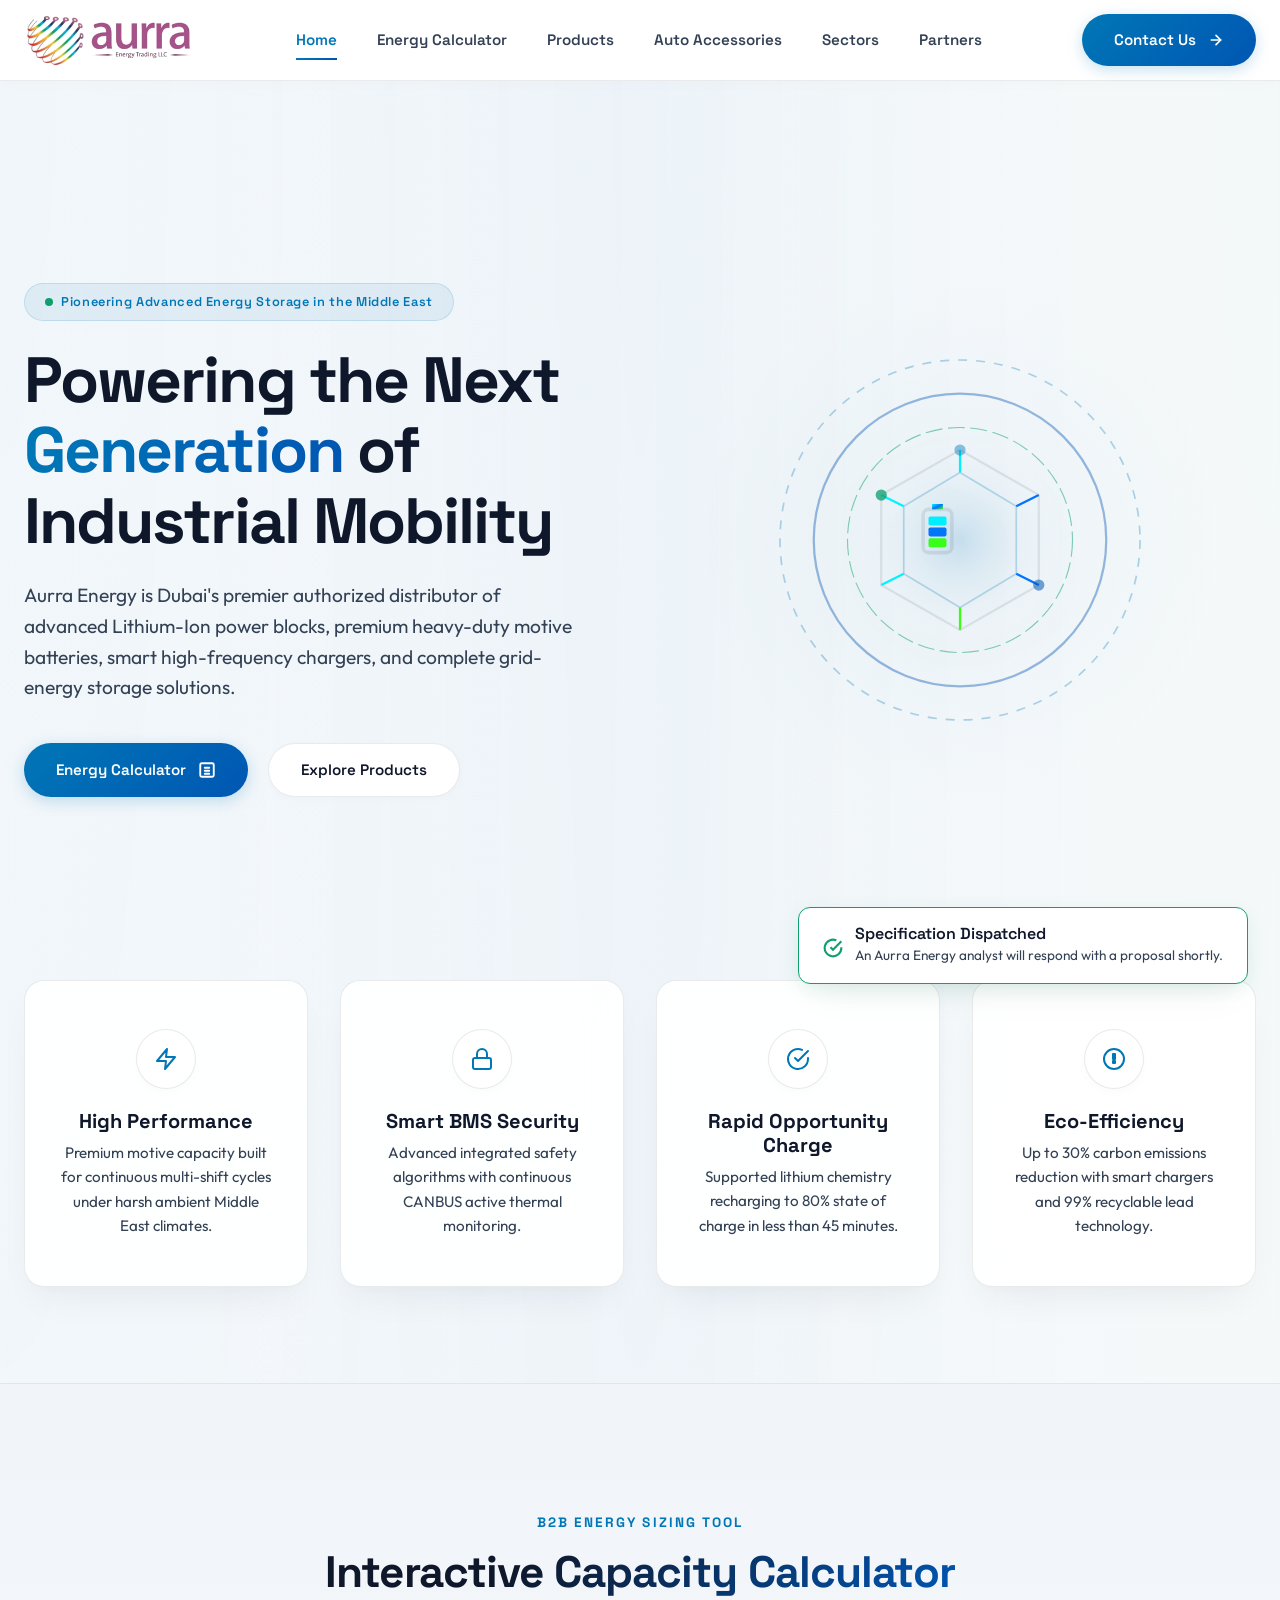
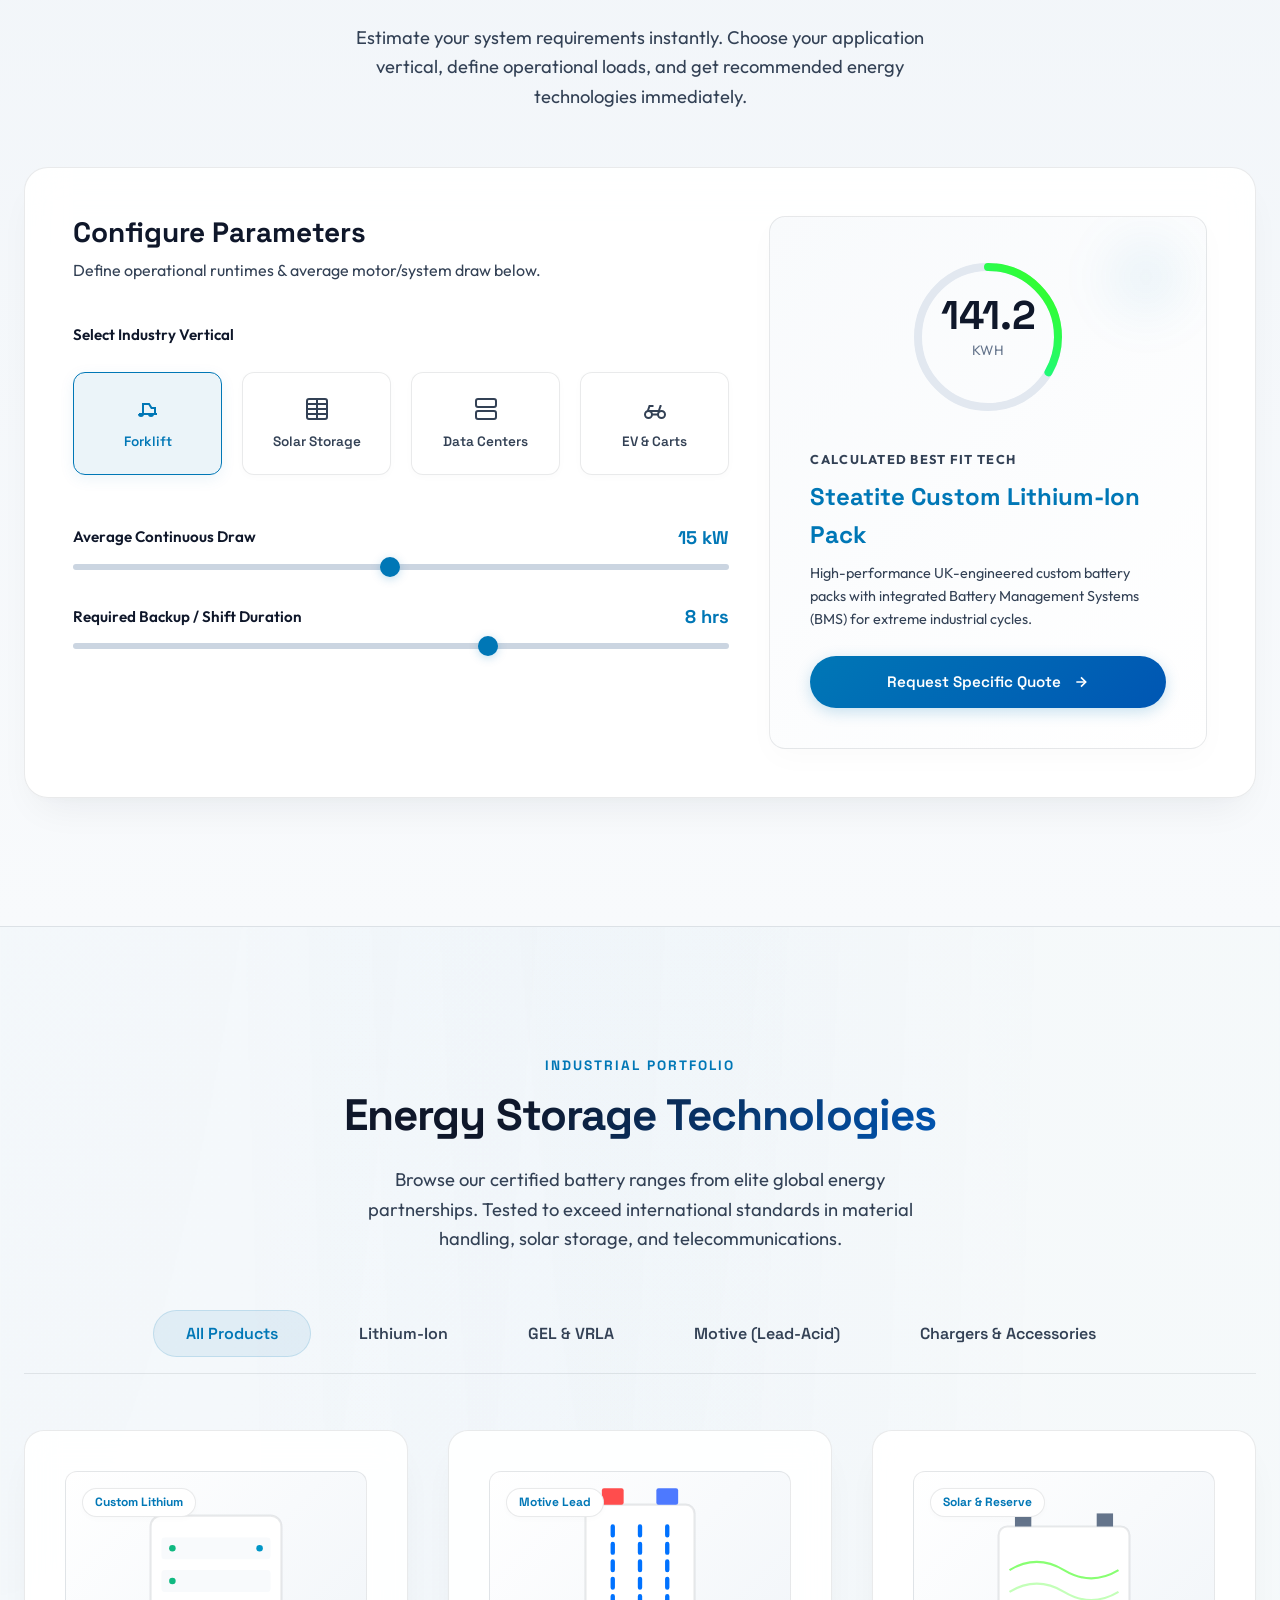
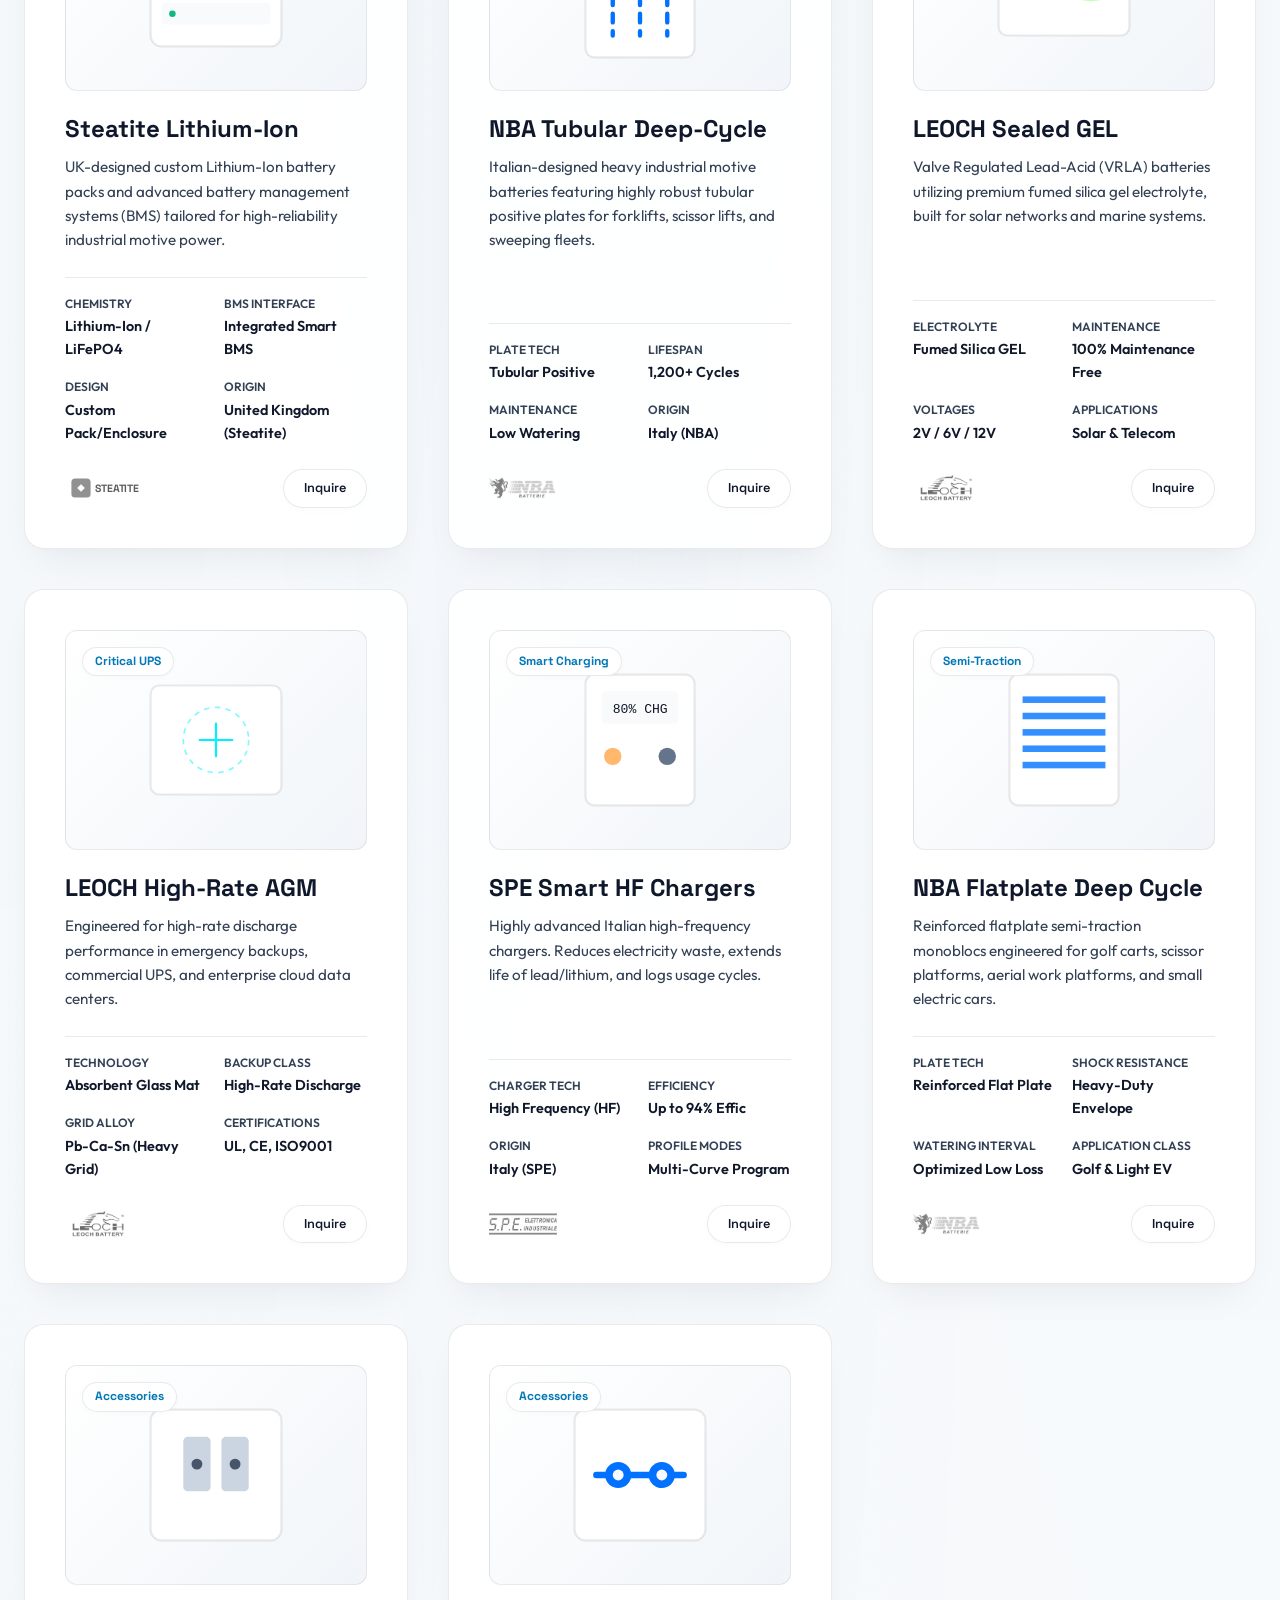
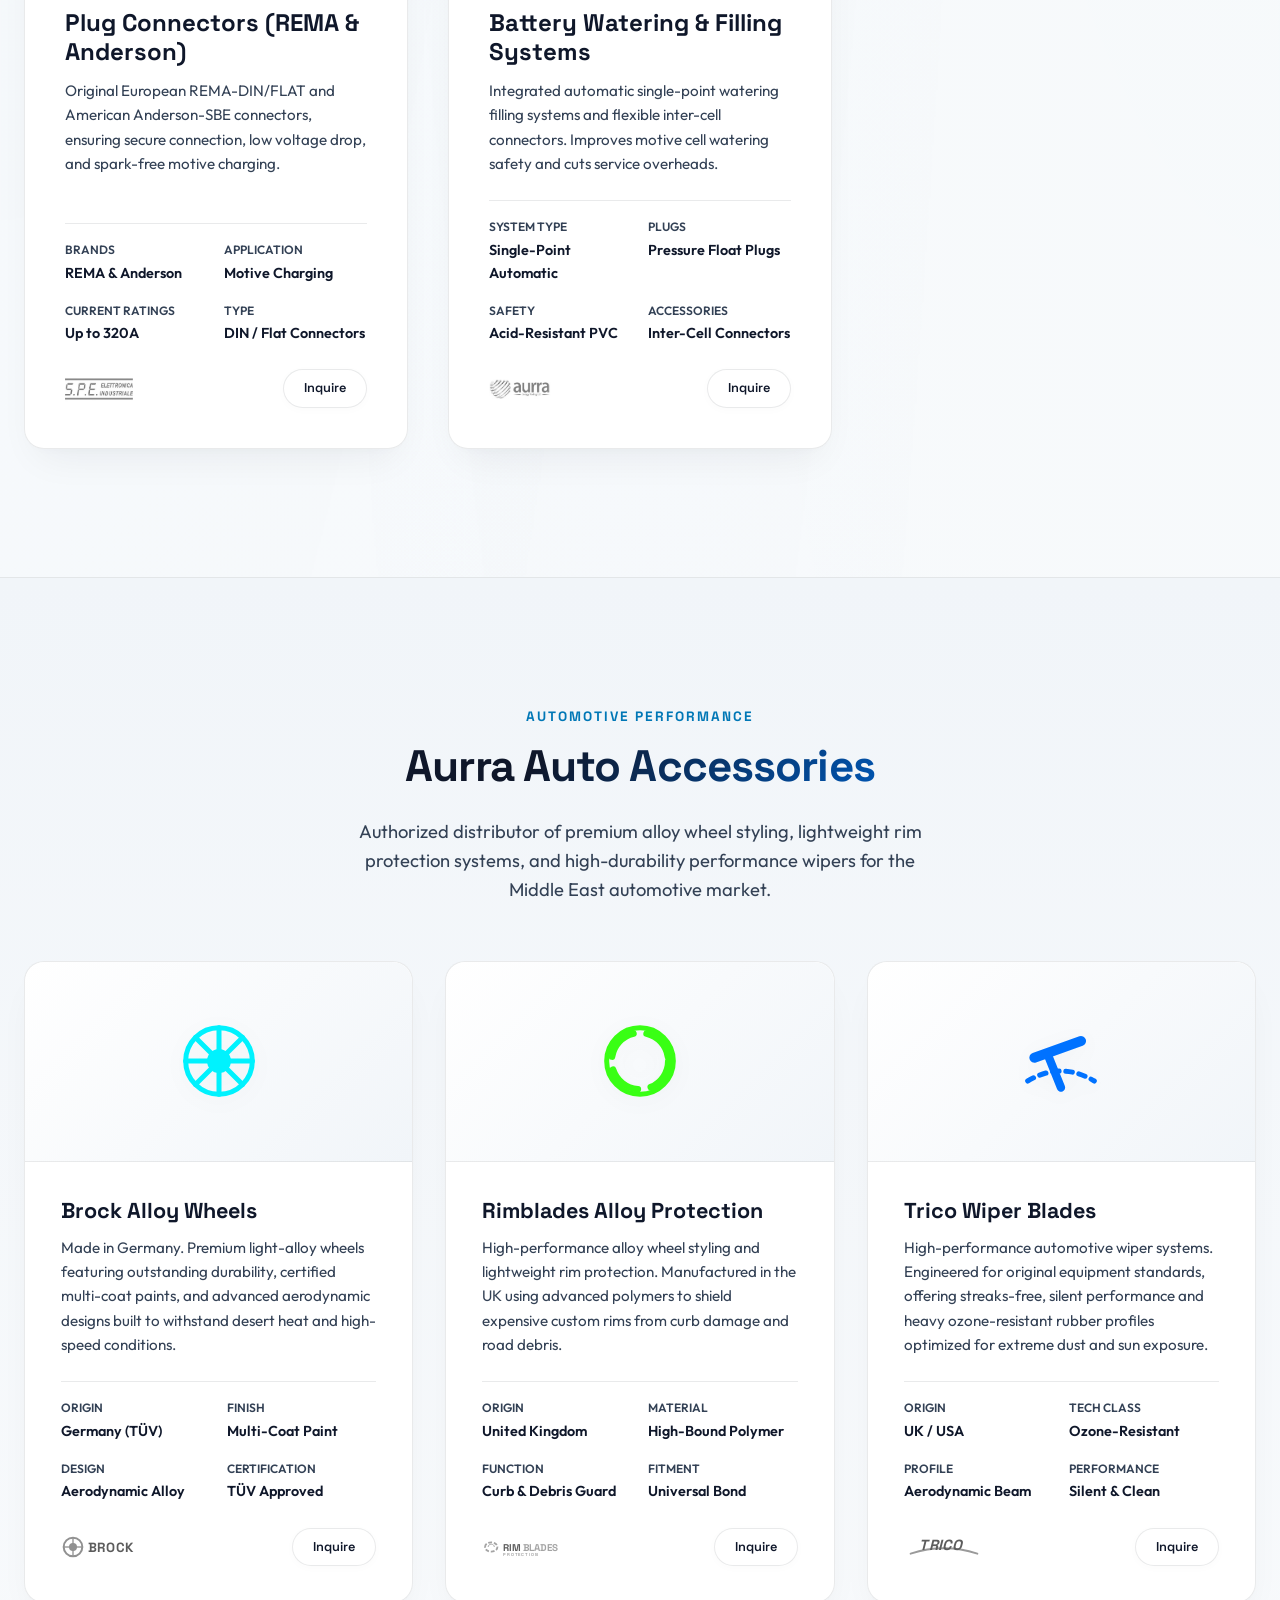
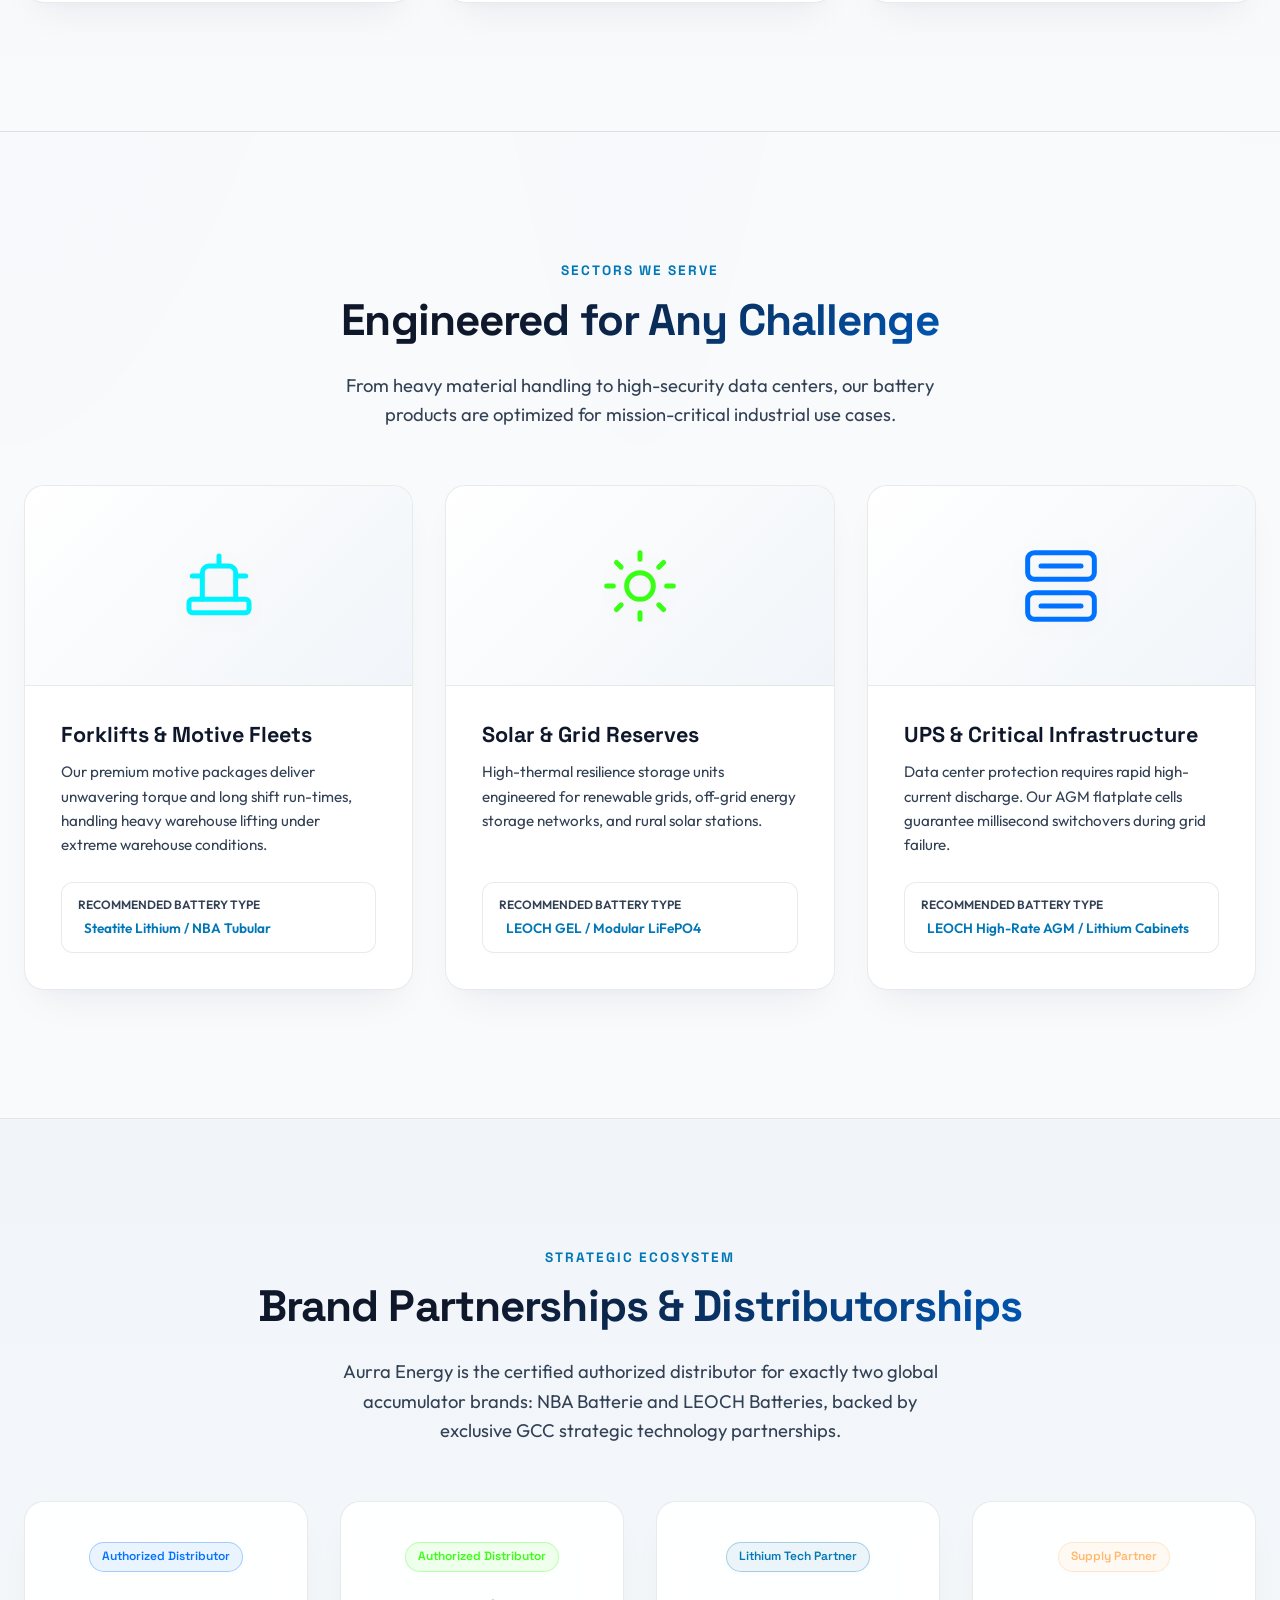
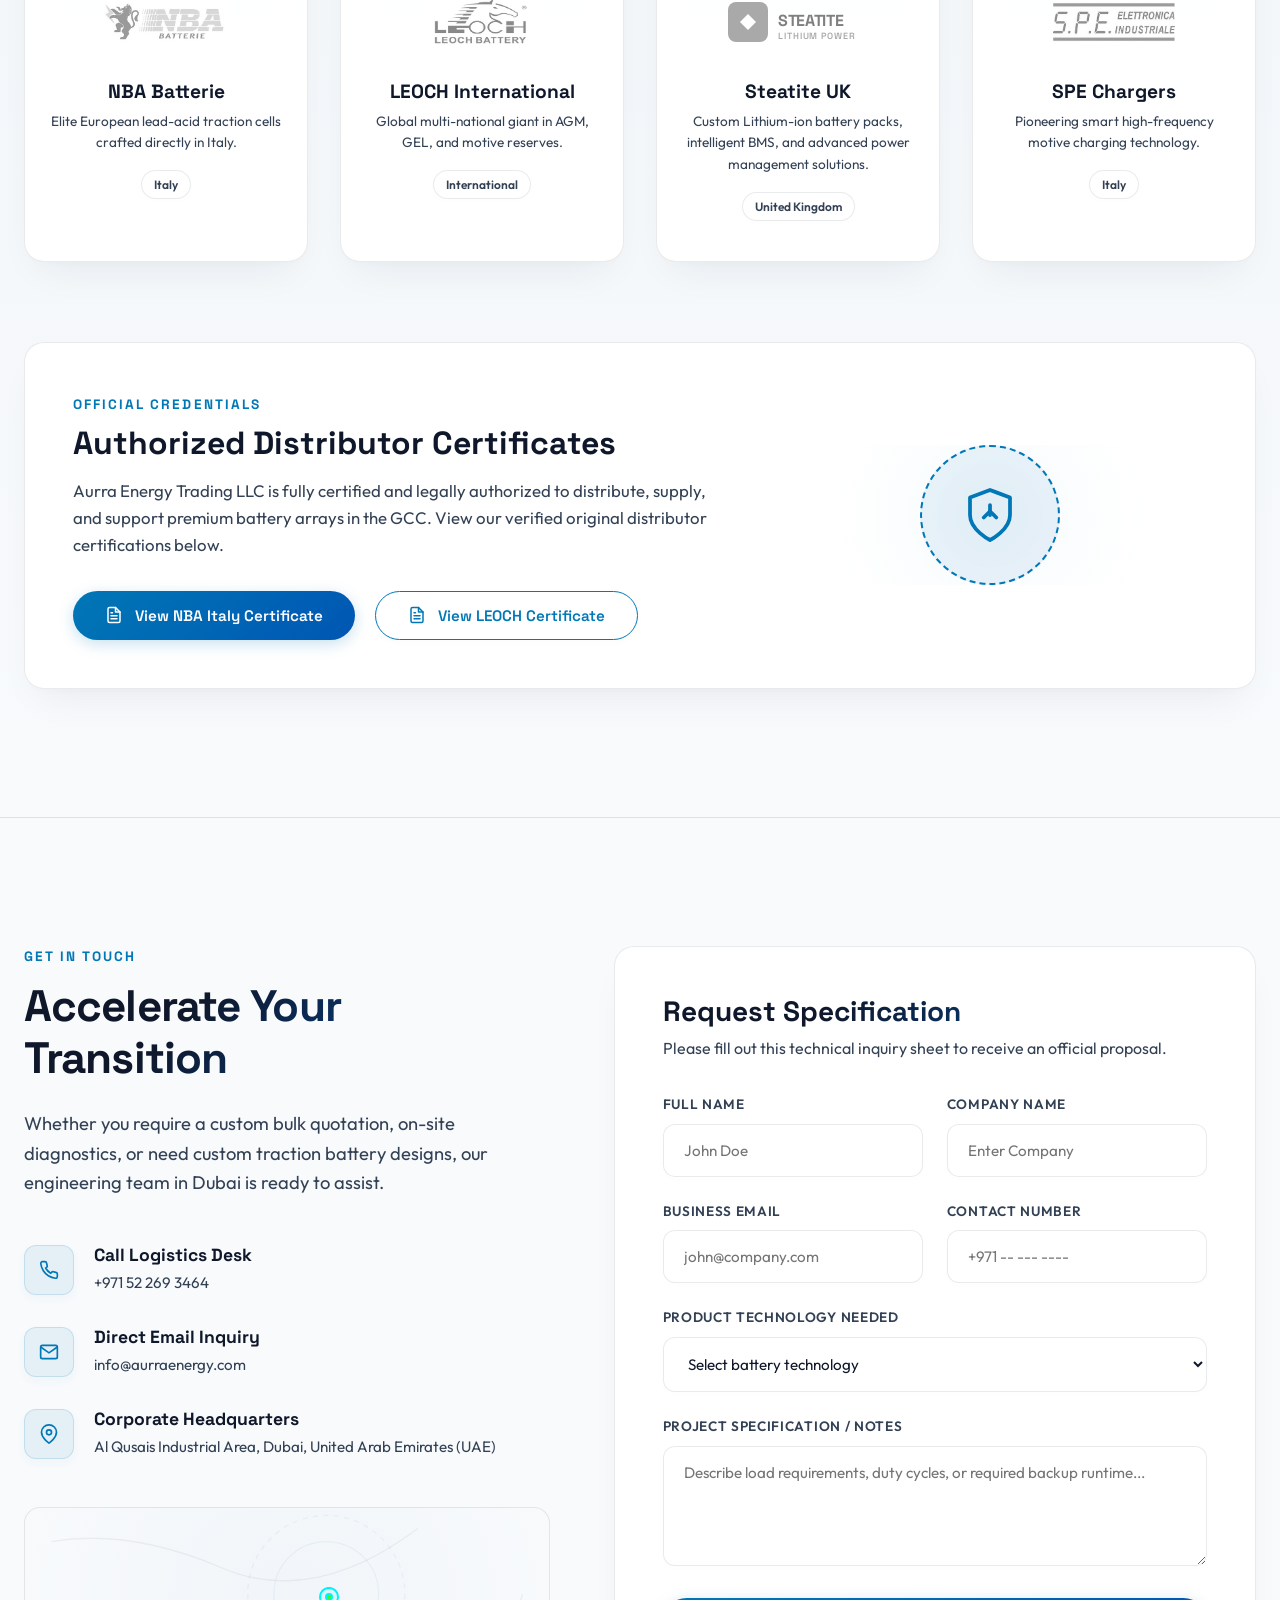
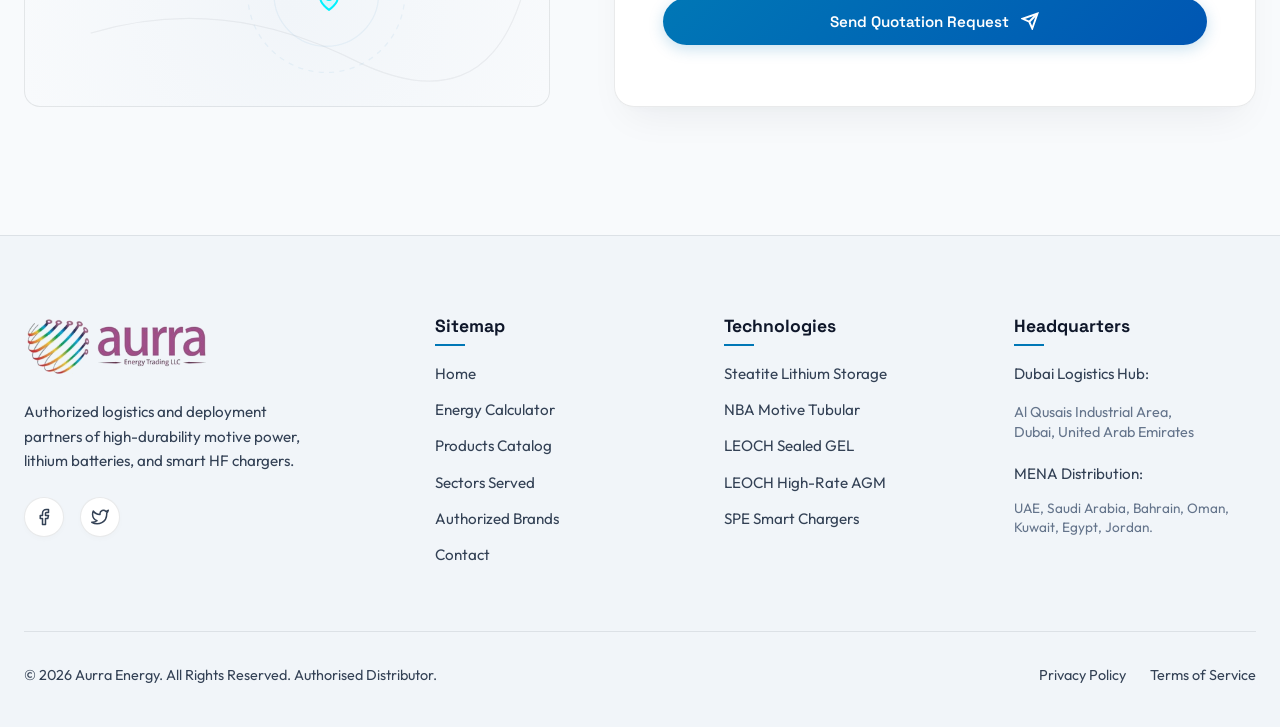
==== commit 95c2af7c: "chore: add root redirect index.html pointing to aurraenergy subdirectory" ====
--- a/index.html
+++ b/index.html
@@ -2,1227 +2,13 @@
 <html lang="en">
 <head>
   <meta charset="UTF-8">
-  <meta name="viewport" content="width=device-width, initial-scale=1.0">
-  <meta http-equiv="X-UA-Compatible" content="ie=edge">
-  
-  <title>Aurra Energy | Next-Gen Industrial Storage & Motive Batteries in Dubai, UAE</title>
-  
-  <meta name="description" content="Authorized distributor of high-performance NBA motive power, LEOCH GEL/AGM, SPE chargers, and Steatite advanced lithium-ion batteries. Serving UAE, KSA, and the MENA region.">
-  <meta name="keywords" content="Lithium-Ion, Motive Power, deep cycle battery, Tubular flatplate, Gel battery, Spe chargers, Dubai, UAE, Saudi Arabia, Forklift battery">
-  
-  <!-- Semantic & SEO Open Graph -->
-  <meta property="og:title" content="Aurra Energy | Next-Gen Industrial Storage & Motive Batteries">
-  <meta property="og:description" content="Redefining clean energy and industrial storage with Steatite Lithium, LEOCH, NBA Batterie, and SPE Chargers.">
-  <meta property="og:type" content="website">
-  
-  <link rel="stylesheet" href="style.css">
+  <meta http-equiv="refresh" content="0; url=./aurraenergy/">
+  <title>Redirecting to Aurra Energy...</title>
+  <script type="text/javascript">
+    window.location.href = "./aurraenergy/";
+  </script>
 </head>
 <body>
-
-  <!-- Decorative Glow Background Elements -->
-  <div class="glow-blob blob-1"></div>
-  <div class="glow-blob blob-2"></div>
-  <div class="glow-blob blob-3"></div>
-
-  <!-- Header Section -->
-  <header id="header-nav">
-    <div class="container">
-      <a href="#hero" class="logo-wrapper" id="nav-logo">
-        <img src="assets/logo2023.jpg" alt="Aurra Energy Logo" class="logo-img">
-      </a>
-
-      <nav class="nav-menu" id="navigation-list">
-        <a href="#hero" class="nav-link active" id="link-hero">Home</a>
-        <a href="#calculator" class="nav-link" id="link-calc">Energy Calculator</a>
-        <a href="#products" class="nav-link" id="link-products">Products</a>
-        <a href="#auto-accessories" class="nav-link" id="link-auto">Auto Accessories</a>
-        <a href="#applications" class="nav-link" id="link-applications">Sectors</a>
-        <a href="#partners" class="nav-link" id="link-partners">Partners</a>
-        
-        <!-- Mobile-Only Action Button -->
-        <a href="#contact" class="btn btn-primary mobile-nav-cta" id="btn-mobile-contact" style="margin-top: 1.5rem; margin-bottom: 0.5rem; display: none;">Contact Us</a>
-      </nav>
-
-      <div class="nav-cta">
-        <a href="#contact" class="btn btn-primary" id="btn-header-quote">
-          Contact Us
-          <svg width="16" height="16" viewBox="0 0 24 24" fill="none" stroke="currentColor" stroke-width="2.5" stroke-linecap="round" stroke-linejoin="round">
-            <line x1="5" y1="12" x2="19" y2="12"></line>
-            <polyline points="12 5 19 12 12 19"></polyline>
-          </svg>
-        </a>
-      </div>
-
-      <button class="mobile-nav-toggle" aria-label="Toggle Navigation" id="mobile-toggle">
-        <span></span>
-        <span></span>
-        <span></span>
-      </button>
-    </div>
-  </header>
-
-  <!-- Hero Section -->
-  <section id="hero" class="hero">
-    <div class="container grid-2">
-      <div class="hero-content">
-        <div class="hero-badge">
-          Pioneering Advanced Energy Storage in the Middle East
-        </div>
-        <h1>
-          Powering the Next <br>
-          <span class="text-gradient-neon">Generation</span> of Industrial Mobility
-        </h1>
-        <p class="hero-desc">
-          Aurra Energy is Dubai's premier authorized distributor of advanced Lithium-Ion power blocks, premium heavy-duty motive batteries, smart high-frequency chargers, and complete grid-energy storage solutions.
-        </p>
-        <div class="hero-actions">
-          <a href="#calculator" class="btn btn-primary" id="hero-btn-primary">
-            Energy Calculator
-            <svg width="18" height="18" viewBox="0 0 24 24" fill="none" stroke="currentColor" stroke-width="2.5" stroke-linecap="round" stroke-linejoin="round">
-              <rect x="3" y="3" width="18" height="18" rx="2" ry="2"></rect>
-              <line x1="9" y1="9" x2="15" y2="9"></line>
-              <line x1="9" y1="13" x2="15" y2="13"></line>
-              <line x1="9" y1="17" x2="15" y2="17"></line>
-            </svg>
-          </a>
-          <a href="#products" class="btn btn-secondary" id="hero-btn-secondary">Explore Products</a>
-        </div>
-      </div>
-      
-      <div class="hero-visual">
-        <div class="hero-graphic-bg"></div>
-        <div class="hero-svg-wrapper">
-          <svg width="450" height="450" viewBox="0 0 400 400" fill="none" xmlns="http://www.w3.org/2000/svg">
-            <!-- Outer Glow Rings -->
-            <circle cx="200" cy="200" r="160" stroke="#00f2fe" stroke-width="1.5" stroke-dasharray="8 8" opacity="0.3"/>
-            <circle cx="200" cy="200" r="130" stroke="#0072ff" stroke-width="2" opacity="0.4"/>
-            <circle cx="200" cy="200" r="100" stroke="#39ff14" stroke-width="1" stroke-dasharray="15 5" opacity="0.5"/>
-            
-            <!-- Core Tech Sphere -->
-            <defs>
-              <radialGradient id="sphere-glow" cx="50%" cy="50%" r="50%">
-                <stop offset="0%" stop-color="#00f2fe" stop-opacity="0.35"/>
-                <stop offset="100%" stop-color="#060913" stop-opacity="0"/>
-              </radialGradient>
-              <linearGradient id="battery-gradient" x1="0%" y1="0%" x2="100%" y2="100%">
-                <stop offset="0%" stop-color="#00f2fe"/>
-                <stop offset="50%" stop-color="#0072ff"/>
-                <stop offset="100%" stop-color="#39ff14"/>
-              </linearGradient>
-            </defs>
-            
-            <!-- Glow background -->
-            <circle cx="200" cy="200" r="90" fill="url(#sphere-glow)"/>
-            
-            <!-- Inner Hexagon Network -->
-            <path d="M200 120 L270 160 L270 240 L200 280 L130 240 L130 160 Z" stroke="rgba(255,255,255,0.08)" stroke-width="2" fill="none"/>
-            <path d="M200 140 L250 170 L250 230 L200 260 L150 230 L150 170 Z" stroke="rgba(0, 242, 254, 0.2)" stroke-width="1.5" fill="none"/>
-            
-            <!-- Interconnecting node lines -->
-            <line x1="200" y1="120" x2="200" y2="140" stroke="#00f2fe" stroke-width="2"/>
-            <line x1="270" y1="160" x2="250" y2="170" stroke="#0072ff" stroke-width="2"/>
-            <line x1="270" y1="240" x2="250" y2="230" stroke="#0072ff" stroke-width="2"/>
-            <line x1="200" y1="280" x2="200" y2="260" stroke="#39ff14" stroke-width="2"/>
-            <line x1="130" y1="240" x2="150" y2="230" stroke="#00f2fe" stroke-width="2"/>
-            <line x1="130" y1="160" x2="150" y2="170" stroke="#00f2fe" stroke-width="2"/>
-
-            <!-- Rotating Particles -->
-            <circle cx="200" cy="120" r="5" fill="#00f2fe">
-              <animate attributeName="opacity" values="0.4;1;0.4" dur="2s" repeatCount="indefinite"/>
-            </circle>
-            <circle cx="270" cy="240" r="5" fill="#0072ff">
-              <animate attributeName="opacity" values="1;0.4;1" dur="2.5s" repeatCount="indefinite"/>
-            </circle>
-            <circle cx="130" cy="160" r="5" fill="#39ff14">
-              <animate attributeName="opacity" values="0.2;1;0.2" dur="3s" repeatCount="indefinite"/>
-            </circle>
-
-            <!-- Center Battery Icon Illustration -->
-            <g transform="translate(160, 160) scale(1.6)">
-              <rect x="4.5" y="8" width="16" height="24" rx="3" fill="none" stroke="url(#battery-gradient)" stroke-width="2" stroke-linejoin="round"/>
-              <path d="M9.5 5H15.5V8H9.5V5Z" fill="url(#battery-gradient)"/>
-              
-              <!-- Power Waves inside Battery -->
-              <rect x="7.5" y="24" width="10" height="5" rx="1" fill="#39ff14">
-                <animate attributeName="fill" values="#39ff14;#00f2fe;#39ff14" dur="4s" repeatCount="indefinite"/>
-              </rect>
-              <rect x="7.5" y="18" width="10" height="5" rx="1" fill="#0072ff">
-                <animate attributeName="fill" values="#0072ff;#39ff14;#0072ff" dur="4s" repeatCount="indefinite"/>
-              </rect>
-              <rect x="7.5" y="12" width="10" height="5" rx="1" fill="#00f2fe">
-                <animate attributeName="fill" values="#00f2fe;#0072ff;#00f2fe" dur="4s" repeatCount="indefinite"/>
-              </rect>
-            </g>
-          </svg>
-        </div>
-      </div>
-    </div>
-  </section>
-
-  <!-- Quick Strengths Panel -->
-  <section class="section features-quick">
-    <div class="container grid-4">
-      <div class="glass-card feat-quick-card" id="strength-performance">
-        <div class="feat-quick-icon">
-          <svg width="24" height="24" viewBox="0 0 24 24" fill="none" stroke="currentColor" stroke-width="2" stroke-linecap="round" stroke-linejoin="round">
-            <polygon points="13 2 3 14 12 14 11 22 21 10 12 10 13 2"></polygon>
-          </svg>
-        </div>
-        <h3>High Performance</h3>
-        <p>Premium motive capacity built for continuous multi-shift cycles under harsh ambient Middle East climates.</p>
-      </div>
-
-      <div class="glass-card feat-quick-card" id="strength-bms">
-        <div class="feat-quick-icon">
-          <svg width="24" height="24" viewBox="0 0 24 24" fill="none" stroke="currentColor" stroke-width="2" stroke-linecap="round" stroke-linejoin="round">
-            <rect x="3" y="11" width="18" height="11" rx="2" ry="2"></rect>
-            <path d="M7 11V7a5 5 0 0 1 10 0v4"></path>
-          </svg>
-        </div>
-        <h3>Smart BMS Security</h3>
-        <p>Advanced integrated safety algorithms with continuous CANBUS active thermal monitoring.</p>
-      </div>
-
-      <div class="glass-card feat-quick-card" id="strength-fastcharge">
-        <div class="feat-quick-icon">
-          <svg width="24" height="24" viewBox="0 0 24 24" fill="none" stroke="currentColor" stroke-width="2" stroke-linecap="round" stroke-linejoin="round">
-            <path d="M22 11.08V12a10 10 0 1 1-5.93-9.14"></path>
-            <polyline points="22 4 12 14.01 9 11.01"></polyline>
-          </svg>
-        </div>
-        <h3>Rapid Opportunity Charge</h3>
-        <p>Supported lithium chemistry recharging to 80% state of charge in less than 45 minutes.</p>
-      </div>
-
-      <div class="glass-card feat-quick-card" id="strength-ecofriendly">
-        <div class="feat-quick-icon">
-          <svg width="24" height="24" viewBox="0 0 24 24" fill="none" stroke="currentColor" stroke-width="2" stroke-linecap="round" stroke-linejoin="round">
-            <path d="M12 2a10 10 0 0 0-10 10c0 5.523 4.477 10 10 10s10-4.477 10-10a10 10 0 0 0-10-10zm1 14H11v-2h2v2zm0-4H11V7h2v5z"></path>
-          </svg>
-        </div>
-        <h3>Eco-Efficiency</h3>
-        <p>Up to 30% carbon emissions reduction with smart chargers and 99% recyclable lead technology.</p>
-      </div>
-    </div>
-  </section>
-
-  <!-- Interactive Calculator Section -->
-  <section id="calculator" class="section section-bg-alt">
-    <div class="container">
-      <div class="text-center" style="text-align: center; display: flex; flex-direction: column; align-items: center;">
-        <span class="subtitle">B2B Energy Sizing Tool</span>
-        <h2 class="section-title text-gradient">Interactive Capacity Calculator</h2>
-        <p class="section-desc">
-          Estimate your system requirements instantly. Choose your application vertical, define operational loads, and get recommended energy technologies immediately.
-        </p>
-      </div>
-
-      <div class="calc-container" id="interactive-calculator-widget">
-        
-        <!-- Calculator Parameter Controls -->
-        <div class="calc-inputs">
-          <div class="calc-title-box">
-            <h3>Configure Parameters</h3>
-            <p>Define operational runtimes &amp; average motor/system draw below.</p>
-          </div>
-
-          <!-- Application selector icons -->
-          <div class="slider-group">
-            <span class="slider-label">Select Industry Vertical</span>
-            <div class="app-selector-grid">
-              <button class="app-select-btn active" data-app="forklift" id="app-btn-forklift">
-                <svg viewBox="0 0 24 24" fill="none" stroke="currentColor" stroke-width="2">
-                  <path d="M3 17h18M19 17v-6h-3.5L13 7H7v10h12zM7 17a2 2 0 1 1-4 0M17 17a2 2 0 1 1-4 0"/>
-                </svg>
-                Forklift
-              </button>
-              
-              <button class="app-select-btn" data-app="solar" id="app-btn-solar">
-                <svg viewBox="0 0 24 24" fill="none" stroke="currentColor" stroke-width="2">
-                  <rect x="2" y="2" width="20" height="20" rx="2" ry="2"></rect>
-                  <path d="M12 2v20M2 12h20M2 7h20M2 17h20"/>
-                </svg>
-                Solar Storage
-              </button>
-              
-              <button class="app-select-btn" data-app="ups" id="app-btn-ups">
-                <svg viewBox="0 0 24 24" fill="none" stroke="currentColor" stroke-width="2">
-                  <rect x="2" y="2" width="20" height="8" rx="2"></rect>
-                  <rect x="2" y="14" width="20" height="8" rx="2"></rect>
-                  <line x1="6" y1="6" x2="6.01" y2="6"></line>
-                  <line x1="6" y1="18" x2="6.01" y2="18"></line>
-                </svg>
-                Data Centers
-              </button>
-              
-              <button class="app-select-btn" data-app="golfcart" id="app-btn-golfcart">
-                <svg viewBox="0 0 24 24" fill="none" stroke="currentColor" stroke-width="2">
-                  <circle cx="18.5" cy="17.5" r="3.5"></circle>
-                  <circle cx="5.5" cy="17.5" r="3.5"></circle>
-                  <path d="M15 17.5H9M5.5 14h10.3l1.7-5H18.5M10.5 9h-4L4.8 14"/>
-                </svg>
-                EV &amp; Carts
-              </button>
-            </div>
-          </div>
-
-          <!-- Dynamic load selector -->
-          <div class="slider-group">
-            <div class="slider-header">
-              <span class="slider-label" id="lbl-load-draw">Average Continuous Draw</span>
-              <span class="slider-val" id="load-val">15 kW</span>
-            </div>
-            <input type="range" min="1" max="30" value="15" class="calc-range" id="load-slider" aria-labelledby="lbl-load-draw">
-          </div>
-
-          <!-- Backup runtime selector -->
-          <div class="slider-group">
-            <div class="slider-header">
-              <span class="slider-label" id="lbl-backup-time">Required Backup / Shift Duration</span>
-              <span class="slider-val" id="time-val">8 hrs</span>
-            </div>
-            <input type="range" min="1" max="12" value="8" class="calc-range" id="time-slider" aria-labelledby="lbl-backup-time">
-          </div>
-        </div>
-
-        <!-- Calculator Results output gauge -->
-        <div class="calc-results">
-          <div class="gauge-wrapper">
-            <svg class="gauge-svg" width="160" height="160" viewBox="0 0 160 160">
-              <defs>
-                <linearGradient id="gauge-gradient" x1="0%" y1="0%" x2="100%" y2="100%">
-                  <stop offset="0%" stop-color="#00f2fe" />
-                  <stop offset="100%" stop-color="#39ff14" />
-                </linearGradient>
-              </defs>
-              <circle class="gauge-track" cx="80" cy="80" r="70" />
-              <circle class="gauge-fill" cx="80" cy="80" r="70" id="gauge-fill" />
-            </svg>
-            <div class="gauge-center-text">
-              <div class="gauge-center-val" id="capacity-val">141.2</div>
-              <div class="gauge-center-unit">kWh</div>
-            </div>
-          </div>
-
-          <div>
-            <div class="rec-title">Calculated Best Fit Tech</div>
-            <div class="rec-tech-name" id="rec-tech-name">Steatite Custom Lithium-Ion Pack</div>
-            <div class="rec-desc" id="rec-desc">
-              High-performance UK-engineered custom battery packs with integrated Battery Management Systems (BMS) for extreme industrial cycles.
-            </div>
-            
-            <a href="#contact" class="btn btn-primary calc-cta" id="btn-calc-request">
-              Request Specific Quote
-              <svg width="16" height="16" viewBox="0 0 24 24" fill="none" stroke="currentColor" stroke-width="2.5">
-                <line x1="5" y1="12" x2="19" y2="12"></line>
-                <polyline points="12 5 19 12 12 19"></polyline>
-              </svg>
-            </a>
-          </div>
-        </div>
-      </div>
-    </div>
-  </section>
-
-  <!-- Interactive Products Hub -->
-  <section id="products" class="section">
-    <div class="container">
-      <div class="text-center" style="text-align: center; display: flex; flex-direction: column; align-items: center;">
-        <span class="subtitle">Industrial Portfolio</span>
-        <h2 class="section-title text-gradient">Energy Storage Technologies</h2>
-        <p class="section-desc">
-          Browse our certified battery ranges from elite global energy partnerships. Tested to exceed international standards in material handling, solar storage, and telecommunications.
-        </p>
-      </div>
-
-      <!-- Tab controller -->
-      <div class="product-tabs-wrapper">
-        <div class="tab-nav" id="product-tabs">
-          <button class="tab-btn active" data-tab="all" id="tab-btn-all">All Products</button>
-          <button class="tab-btn" data-tab="lithium" id="tab-btn-lith">Lithium-Ion</button>
-          <button class="tab-btn" data-tab="gel-agm" id="tab-btn-gel">GEL &amp; VRLA</button>
-          <button class="tab-btn" data-tab="lead-acid" id="tab-btn-lead">Motive (Lead-Acid)</button>
-          <button class="tab-btn" data-tab="chargers" id="tab-btn-chargers">Chargers &amp; Accessories</button>
-        </div>
-      </div>
-
-      <!-- Products Grid Showcase -->
-      <div class="product-grid" id="product-catalog-grid">
-        
-        <!-- Card 1: Steatite Lithium-Ion Packs -->
-        <div class="glass-card prod-card" data-category="lithium" id="prod-steatite-lithium">
-          <div class="prod-visual">
-            <span class="prod-tag">Custom Lithium</span>
-            <svg viewBox="0 0 200 200" fill="none" xmlns="http://www.w3.org/2000/svg" style="width:100%; height:100%;">
-              <rect x="40" y="40" width="120" height="120" rx="10" fill="#131a31" stroke="#00f2fe" stroke-width="2"/>
-              <!-- Battery Module detailing -->
-              <rect x="50" y="60" width="100" height="20" rx="3" fill="#0b0f19" stroke="rgba(255,255,255,0.08)"/>
-              <rect x="50" y="90" width="100" height="20" rx="3" fill="#0b0f19" stroke="rgba(255,255,255,0.08)"/>
-              <rect x="50" y="120" width="100" height="20" rx="3" fill="#0b0f19" stroke="rgba(255,255,255,0.08)"/>
-              <!-- Green LEDs for Lithium representation -->
-              <circle cx="60" cy="70" r="3" fill="#10b981"/>
-              <circle cx="60" cy="100" r="3" fill="#10b981"/>
-              <circle cx="60" cy="130" r="3" fill="#10b981"/>
-              <circle cx="140" cy="70" r="3" fill="#0096c7"/>
-            </svg>
-          </div>
-          <h3>Steatite Lithium-Ion</h3>
-          <p>UK-designed custom Lithium-Ion battery packs and advanced battery management systems (BMS) tailored for high-reliability industrial motive power.</p>
-          
-          <div class="prod-specs">
-            <div class="spec-item">
-              <span class="spec-lbl">Chemistry</span>
-              <span class="spec-val">Lithium-Ion / LiFePO4</span>
-            </div>
-            <div class="spec-item">
-              <span class="spec-lbl">BMS Interface</span>
-              <span class="spec-val">Integrated Smart BMS</span>
-            </div>
-            <div class="spec-item">
-              <span class="spec-lbl">Design</span>
-              <span class="spec-val">Custom Pack/Enclosure</span>
-            </div>
-            <div class="spec-item">
-              <span class="spec-lbl">Origin</span>
-              <span class="spec-val">United Kingdom (Steatite)</span>
-            </div>
-          </div>
-
-          <div class="prod-footer">
-            <div class="partner-brand-badge">
-              <svg class="prod-brand-logo" width="80" height="24" viewBox="0 0 140 50" fill="none" xmlns="http://www.w3.org/2000/svg">
-                <rect x="0" y="5" width="40" height="40" rx="8" fill="var(--accent-teal)" />
-                <path d="M12 25 L20 17 L28 25 L20 33 Z" fill="#ffffff" />
-                <text x="50" y="34" fill="var(--text-primary)" font-family="'Space Grotesk', sans-serif" font-weight="700" font-size="22" letter-spacing="-0.02em">STEATITE</text>
-              </svg>
-            </div>
-            <a href="#contact" class="btn btn-secondary" style="padding: 0.5rem 1.25rem; font-size: 0.8rem;" id="btn-quote-steatite">Inquire</a>
-          </div>
-        </div>
-
-        <!-- Card 2: NBA motive power tubular -->
-        <div class="glass-card prod-card" data-category="lead-acid" id="prod-nba-tubular">
-          <div class="prod-visual">
-            <span class="prod-tag">Motive Lead</span>
-            <svg viewBox="0 0 200 200" fill="none" xmlns="http://www.w3.org/2000/svg" style="width:100%; height:100%;">
-              <rect x="50" y="30" width="100" height="140" rx="8" fill="#131a31" stroke="#0072ff" stroke-width="2"/>
-              <!-- Battery Terminals -->
-              <rect x="65" y="15" width="20" height="15" rx="2" fill="#ff4d4d"/>
-              <rect x="115" y="15" width="20" height="15" rx="2" fill="#4d79ff"/>
-              <!-- Tubular indicators -->
-              <line x1="75" y1="50" x2="75" y2="150" stroke="#0072ff" stroke-width="4" stroke-linecap="round" stroke-dasharray="8 8"/>
-              <line x1="100" y1="50" x2="100" y2="150" stroke="#0072ff" stroke-width="4" stroke-linecap="round" stroke-dasharray="8 8"/>
-              <line x1="125" y1="50" x2="125" y2="150" stroke="#0072ff" stroke-width="4" stroke-linecap="round" stroke-dasharray="8 8"/>
-            </svg>
-          </div>
-          <h3>NBA Tubular Deep-Cycle</h3>
-          <p>Italian-designed heavy industrial motive batteries featuring highly robust tubular positive plates for forklifts, scissor lifts, and sweeping fleets.</p>
-          
-          <div class="prod-specs">
-            <div class="spec-item">
-              <span class="spec-lbl">Plate Tech</span>
-              <span class="spec-val">Tubular Positive</span>
-            </div>
-            <div class="spec-item">
-              <span class="spec-lbl">Lifespan</span>
-              <span class="spec-val">1,200+ Cycles</span>
-            </div>
-            <div class="spec-item">
-              <span class="spec-lbl">Maintenance</span>
-              <span class="spec-val">Low Watering</span>
-            </div>
-            <div class="spec-item">
-              <span class="spec-lbl">Origin</span>
-              <span class="spec-val">Italy (NBA)</span>
-            </div>
-          </div>
-
-          <div class="prod-footer">
-            <div class="partner-brand-badge">
-              <img src="assets/nba.jpg" alt="NBA Logo" class="prod-brand-logo" style="mix-blend-mode: multiply;">
-            </div>
-            <a href="#contact" class="btn btn-secondary" style="padding: 0.5rem 1.25rem; font-size: 0.8rem;" id="btn-quote-nba">Inquire</a>
-          </div>
-        </div>
-
-        <!-- Card 3: LEOCH Sealed GEL Deep Cycle -->
-        <div class="glass-card prod-card" data-category="gel-agm" id="prod-leoch-gel">
-          <div class="prod-visual">
-            <span class="prod-tag">Solar &amp; Reserve</span>
-            <svg viewBox="0 0 200 200" fill="none" xmlns="http://www.w3.org/2000/svg" style="width:100%; height:100%;">
-              <rect x="40" y="50" width="120" height="100" rx="8" fill="#131a31" stroke="#39ff14" stroke-width="2"/>
-              <rect x="55" y="38" width="15" height="12" fill="#64748b"/>
-              <rect x="130" y="38" width="15" height="12" fill="#64748b"/>
-              <!-- GEL Wave visuals -->
-              <path d="M50 90 Q 75 75, 100 90 T 150 90" stroke="#39ff14" stroke-width="2" fill="none" opacity="0.6"/>
-              <path d="M50 110 Q 75 95, 100 110 T 150 110" stroke="#39ff14" stroke-width="2" fill="none" opacity="0.3"/>
-            </svg>
-          </div>
-          <h3>LEOCH Sealed GEL</h3>
-          <p>Valve Regulated Lead-Acid (VRLA) batteries utilizing premium fumed silica gel electrolyte, built for solar networks and marine systems.</p>
-          
-          <div class="prod-specs">
-            <div class="spec-item">
-              <span class="spec-lbl">Electrolyte</span>
-              <span class="spec-val">Fumed Silica GEL</span>
-            </div>
-            <div class="spec-item">
-              <span class="spec-lbl">Maintenance</span>
-              <span class="spec-val">100% Maintenance Free</span>
-            </div>
-            <div class="spec-item">
-              <span class="spec-lbl">Voltages</span>
-              <span class="spec-val">2V / 6V / 12V</span>
-            </div>
-            <div class="spec-item">
-              <span class="spec-lbl">Applications</span>
-              <span class="spec-val">Solar &amp; Telecom</span>
-            </div>
-          </div>
-
-          <div class="prod-footer">
-            <div class="partner-brand-badge">
-              <img src="assets/leoch.jpg" alt="LEOCH Logo" class="prod-brand-logo" style="mix-blend-mode: multiply;">
-            </div>
-            <a href="#contact" class="btn btn-secondary" style="padding: 0.5rem 1.25rem; font-size: 0.8rem;" id="btn-quote-leoch-gel">Inquire</a>
-          </div>
-        </div>
-
-        <!-- Card 4: LEOCH High-Rate AGM VRLA -->
-        <div class="glass-card prod-card" data-category="gel-agm" id="prod-leoch-agm">
-          <div class="prod-visual">
-            <span class="prod-tag">Critical UPS</span>
-            <svg viewBox="0 0 200 200" fill="none" xmlns="http://www.w3.org/2000/svg" style="width:100%; height:100%;">
-              <rect x="40" y="50" width="120" height="100" rx="8" fill="#131a31" stroke="#00f2fe" stroke-width="2"/>
-              <circle cx="100" cy="100" r="30" stroke="#00f2fe" stroke-width="1.5" stroke-dasharray="5 5" opacity="0.5"/>
-              <path d="M85 100 H115 M100 85 V115" stroke="#00f2fe" stroke-width="2" stroke-linecap="round"/>
-            </svg>
-          </div>
-          <h3>LEOCH High-Rate AGM</h3>
-          <p>Engineered for high-rate discharge performance in emergency backups, commercial UPS, and enterprise cloud data centers.</p>
-          
-          <div class="prod-specs">
-            <div class="spec-item">
-              <span class="spec-lbl">Technology</span>
-              <span class="spec-val">Absorbent Glass Mat</span>
-            </div>
-            <div class="spec-item">
-              <span class="spec-lbl">Backup Class</span>
-              <span class="spec-val">High-Rate Discharge</span>
-            </div>
-            <div class="spec-item">
-              <span class="spec-lbl">Grid Alloy</span>
-              <span class="spec-val">Pb-Ca-Sn (Heavy Grid)</span>
-            </div>
-            <div class="spec-item">
-              <span class="spec-lbl">Certifications</span>
-              <span class="spec-val">UL, CE, ISO9001</span>
-            </div>
-          </div>
-
-          <div class="prod-footer">
-            <div class="partner-brand-badge">
-              <img src="assets/leoch.jpg" alt="LEOCH Logo" class="prod-brand-logo" style="mix-blend-mode: multiply;">
-            </div>
-            <a href="#contact" class="btn btn-secondary" style="padding: 0.5rem 1.25rem; font-size: 0.8rem;" id="btn-quote-leoch-agm">Inquire</a>
-          </div>
-        </div>
-
-        <!-- Card 5: SPE High-Frequency Chargers -->
-        <div class="glass-card prod-card" data-category="chargers" id="prod-spe-chargers">
-          <div class="prod-visual">
-            <span class="prod-tag">Smart Charging</span>
-            <svg viewBox="0 0 200 200" fill="none" xmlns="http://www.w3.org/2000/svg" style="width:100%; height:100%;">
-              <rect x="50" y="40" width="100" height="120" rx="8" fill="#131a31" stroke="#39ff14" stroke-width="2"/>
-              <!-- Charger Display screen -->
-              <rect x="65" y="55" width="70" height="30" rx="4" fill="#0b0f19" stroke="rgba(255,255,255,0.08)"/>
-              <text x="75" y="75" fill="#39ff14" font-family="monospace" font-size="12">80% CHG</text>
-              <!-- Knobs/plugs visual -->
-              <circle cx="75" cy="115" r="8" fill="#ffb86c"/>
-              <circle cx="125" cy="115" r="8" fill="#64748b"/>
-            </svg>
-          </div>
-          <h3>SPE Smart HF Chargers</h3>
-          <p>Highly advanced Italian high-frequency chargers. Reduces electricity waste, extends life of lead/lithium, and logs usage cycles.</p>
-          
-          <div class="prod-specs">
-            <div class="spec-item">
-              <span class="spec-lbl">Charger Tech</span>
-              <span class="spec-val">High Frequency (HF)</span>
-            </div>
-            <div class="spec-item">
-              <span class="spec-lbl">Efficiency</span>
-              <span class="spec-val">Up to 94% Effic</span>
-            </div>
-            <div class="spec-item">
-              <span class="spec-lbl">Origin</span>
-              <span class="spec-val">Italy (SPE)</span>
-            </div>
-            <div class="spec-item">
-              <span class="spec-lbl">Profile Modes</span>
-              <span class="spec-val">Multi-Curve Program</span>
-            </div>
-          </div>
-
-          <div class="prod-footer">
-            <div class="partner-brand-badge">
-              <img src="assets/spe.jpg" alt="SPE Logo" class="prod-brand-logo" style="mix-blend-mode: multiply;">
-            </div>
-            <a href="#contact" class="btn btn-secondary" style="padding: 0.5rem 1.25rem; font-size: 0.8rem;" id="btn-quote-spe">Inquire</a>
-          </div>
-        </div>
-
-        <!-- Card 6: NBA Flatplate Motive -->
-        <div class="glass-card prod-card" data-category="lead-acid" id="prod-nba-flatplate">
-          <div class="prod-visual">
-            <span class="prod-tag">Semi-Traction</span>
-            <svg viewBox="0 0 200 200" fill="none" xmlns="http://www.w3.org/2000/svg" style="width:100%; height:100%;">
-              <rect x="50" y="40" width="100" height="120" rx="8" fill="#131a31" stroke="#0072ff" stroke-width="2"/>
-              <!-- Flatplate details -->
-              <rect x="62" y="60" width="76" height="6" fill="#0072ff" opacity="0.8"/>
-              <rect x="62" y="75" width="76" height="6" fill="#0072ff" opacity="0.8"/>
-              <rect x="62" y="90" width="76" height="6" fill="#0072ff" opacity="0.8"/>
-              <rect x="62" y="105" width="76" height="6" fill="#0072ff" opacity="0.8"/>
-              <rect x="62" y="120" width="76" height="6" fill="#0072ff" opacity="0.8"/>
-            </svg>
-          </div>
-          <h3>NBA Flatplate Deep Cycle</h3>
-          <p>Reinforced flatplate semi-traction monoblocs engineered for golf carts, scissor platforms, aerial work platforms, and small electric cars.</p>
-          
-          <div class="prod-specs">
-            <div class="spec-item">
-              <span class="spec-lbl">Plate Tech</span>
-              <span class="spec-val">Reinforced Flat Plate</span>
-            </div>
-            <div class="spec-item">
-              <span class="spec-lbl">Shock Resistance</span>
-              <span class="spec-val">Heavy-Duty Envelope</span>
-            </div>
-            <div class="spec-item">
-              <span class="spec-lbl">Watering Interval</span>
-              <span class="spec-val">Optimized Low Loss</span>
-            </div>
-            <div class="spec-item">
-              <span class="spec-lbl">Application Class</span>
-              <span class="spec-val">Golf &amp; Light EV</span>
-            </div>
-          </div>
-
-          <div class="prod-footer">
-            <div class="partner-brand-badge">
-              <img src="assets/nba.jpg" alt="NBA Logo" class="prod-brand-logo" style="mix-blend-mode: multiply;">
-            </div>
-            <a href="#contact" class="btn btn-secondary" style="padding: 0.5rem 1.25rem; font-size: 0.8rem;" id="btn-quote-nba-flat">Inquire</a>
-          </div>
-        </div>
-
-        <!-- Card 7: REMA-DIN & Anderson Plug Connectors -->
-        <div class="glass-card prod-card" data-category="chargers" id="prod-rema-connectors">
-          <div class="prod-visual">
-            <span class="prod-tag">Accessories</span>
-            <svg viewBox="0 0 200 200" fill="none" xmlns="http://www.w3.org/2000/svg" style="width:100%; height:100%;">
-              <rect x="40" y="40" width="120" height="120" rx="10" fill="#131a31" stroke="#ffb86c" stroke-width="2"/>
-              <!-- Plug slots -->
-              <rect x="70" y="65" width="25" height="50" rx="4" fill="#cbd5e1"/>
-              <rect x="105" y="65" width="25" height="50" rx="4" fill="#cbd5e1"/>
-              <circle cx="82.5" cy="90" r="5" fill="#475569"/>
-              <circle cx="117.5" cy="90" r="5" fill="#475569"/>
-            </svg>
-          </div>
-          <h3>Plug Connectors (REMA &amp; Anderson)</h3>
-          <p>Original European REMA-DIN/FLAT and American Anderson-SBE connectors, ensuring secure connection, low voltage drop, and spark-free motive charging.</p>
-          <div class="prod-specs">
-            <div class="spec-item">
-              <span class="spec-lbl">Brands</span>
-              <span class="spec-val">REMA &amp; Anderson</span>
-            </div>
-            <div class="spec-item">
-              <span class="spec-lbl">Application</span>
-              <span class="spec-val">Motive Charging</span>
-            </div>
-            <div class="spec-item">
-              <span class="spec-lbl">Current Ratings</span>
-              <span class="spec-val">Up to 320A</span>
-            </div>
-            <div class="spec-item">
-              <span class="spec-lbl">Type</span>
-              <span class="spec-val">DIN / Flat Connectors</span>
-            </div>
-          </div>
-          <div class="prod-footer">
-            <div class="partner-brand-badge">
-              <img src="assets/spe.jpg" alt="SPE Logo" class="prod-brand-logo" style="mix-blend-mode: multiply;">
-            </div>
-            <a href="#contact" class="btn btn-secondary" style="padding: 0.5rem 1.25rem; font-size: 0.8rem;" id="btn-quote-rema">Inquire</a>
-          </div>
-        </div>
-
-        <!-- Card 8: Battery Watering & Filling Systems -->
-        <div class="glass-card prod-card" data-category="chargers" id="prod-filling-systems">
-          <div class="prod-visual">
-            <span class="prod-tag">Accessories</span>
-            <svg viewBox="0 0 200 200" fill="none" xmlns="http://www.w3.org/2000/svg" style="width:100%; height:100%;">
-              <rect x="40" y="40" width="120" height="120" rx="10" fill="#131a31" stroke="#0072ff" stroke-width="2"/>
-              <!-- Hose and plugs -->
-              <path d="M60 100 H140" stroke="#0072ff" stroke-width="6" stroke-linecap="round"/>
-              <circle cx="80" cy="100" r="12" fill="#0072ff"/>
-              <circle cx="120" cy="100" r="12" fill="#0072ff"/>
-              <circle cx="80" cy="100" r="5" fill="#f8fafc"/>
-              <circle cx="120" cy="100" r="5" fill="#f8fafc"/>
-            </svg>
-          </div>
-          <h3>Battery Watering &amp; Filling Systems</h3>
-          <p>Integrated automatic single-point watering filling systems and flexible inter-cell connectors. Improves motive cell watering safety and cuts service overheads.</p>
-          <div class="prod-specs">
-            <div class="spec-item">
-              <span class="spec-lbl">System Type</span>
-              <span class="spec-val">Single-Point Automatic</span>
-            </div>
-            <div class="spec-item">
-              <span class="spec-lbl">Plugs</span>
-              <span class="spec-val">Pressure Float Plugs</span>
-            </div>
-            <div class="spec-item">
-              <span class="spec-lbl">Safety</span>
-              <span class="spec-val">Acid-Resistant PVC</span>
-            </div>
-            <div class="spec-item">
-              <span class="spec-lbl">Accessories</span>
-              <span class="spec-val">Inter-Cell Connectors</span>
-            </div>
-          </div>
-          <div class="prod-footer">
-            <div class="partner-brand-badge">
-              <img src="assets/logo2023.jpg" alt="Aurra Logo" class="prod-brand-logo" style="mix-blend-mode: multiply; filter: grayscale(100%) opacity(85%); max-height: 20px;">
-            </div>
-            <a href="#contact" class="btn btn-secondary" style="padding: 0.5rem 1.25rem; font-size: 0.8rem;" id="btn-quote-filling">Inquire</a>
-          </div>
-        </div>
-
-      </div>
-    </div>
-  </section>
-
-  <!-- Premium Auto Accessories Section -->
-  <section id="auto-accessories" class="section section-bg-alt">
-    <div class="container">
-      <div class="text-center" style="text-align: center; display: flex; flex-direction: column; align-items: center;">
-        <span class="subtitle">Automotive Performance</span>
-        <h2 class="section-title text-gradient">Aurra Auto Accessories</h2>
-        <p class="section-desc">
-          Authorized distributor of premium alloy wheel styling, lightweight rim protection systems, and high-durability performance wipers for the Middle East automotive market.
-        </p>
-      </div>
-
-      <div class="grid-3" id="auto-accessories-grid">
-        
-        <!-- Card 1: Brock Alloy Wheels -->
-        <div class="glass-card sector-card" id="auto-brock-wheels">
-          <div class="sector-visual">
-            <svg width="80" height="80" viewBox="0 0 24 24" fill="none" stroke="#00f2fe" stroke-width="1.2" stroke-linecap="round" stroke-linejoin="round">
-              <circle cx="12" cy="12" r="10" stroke-width="1.5"/>
-              <circle cx="12" cy="12" r="3" fill="#00f2fe"/>
-              <line x1="12" y1="2" x2="12" y2="9" stroke-width="1.5"/>
-              <line x1="12" y1="15" x2="12" y2="22" stroke-width="1.5"/>
-              <line x1="2" y1="12" x2="9" y2="12" stroke-width="1.5"/>
-              <line x1="15" y1="12" x2="22" y2="12" stroke-width="1.5"/>
-              <line x1="4.93" y1="4.93" x2="9.9" y2="9.9" stroke-width="1.5"/>
-              <line x1="14.1" y1="14.1" x2="19.07" y2="19.07" stroke-width="1.5"/>
-              <line x1="19.07" y1="4.93" x2="14.1" y2="9.9" stroke-width="1.5"/>
-              <line x1="9.9" y1="14.1" x2="4.93" y2="19.07" stroke-width="1.5"/>
-            </svg>
-          </div>
-          <div class="sector-body">
-            <h3>Brock Alloy Wheels</h3>
-            <p>Made in Germany. Premium light-alloy wheels featuring outstanding durability, certified multi-coat paints, and advanced aerodynamic designs built to withstand desert heat and high-speed conditions.</p>
-            <div class="sector-suitability">
-              <div class="suitability-lbl">Origin &amp; Design</div>
-              <div class="suitability-val">
-                <span class="partner-logo-mini" style="background:#00f2fe;"></span>
-                Germany (TÜV Certified)
-              </div>
-            </div>
-          </div>
-        </div>
-
-        <!-- Card 2: Rimblades -->
-        <div class="glass-card sector-card" id="auto-rimblades">
-          <div class="sector-visual">
-            <svg width="80" height="80" viewBox="0 0 24 24" fill="none" stroke="#39ff14" stroke-width="1.5" stroke-linecap="round" stroke-linejoin="round">
-              <circle cx="12" cy="12" r="10"/>
-              <circle cx="12" cy="12" r="8.5" stroke="#39ff14" stroke-width="2" stroke-dasharray="10 4"/>
-              <circle cx="12" cy="12" r="6" stroke="rgba(255,255,255,0.08)"/>
-            </svg>
-          </div>
-          <div class="sector-body">
-            <h3>Rimblades Alloy Protection</h3>
-            <p>High-performance alloy wheel styling and lightweight rim protection. Manufactured in the UK using advanced polymers to shield expensive custom rims from curb damage and road debris.</p>
-            <div class="sector-suitability">
-              <div class="suitability-lbl">Origin &amp; Branding</div>
-              <div class="suitability-val">
-                <span class="partner-logo-mini" style="background:#39ff14;"></span>
-                United Kingdom (Rimblades Ltd)
-              </div>
-            </div>
-          </div>
-        </div>
-
-        <!-- Card 3: Trico Wiper Blades -->
-        <div class="glass-card sector-card" id="auto-trico">
-          <div class="sector-visual">
-            <svg width="80" height="80" viewBox="0 0 24 24" fill="none" stroke="#0072ff" stroke-width="1.5" stroke-linecap="round" stroke-linejoin="round">
-              <path d="M2 18 Q 12 12, 22 18" stroke-width="1.5" stroke-dasharray="2 2"/>
-              <line x1="12" y1="20" x2="8" y2="10" stroke-width="2.5"/>
-              <path d="M4 11 L 18 6" stroke="#0072ff" stroke-width="3" stroke-linecap="round"/>
-            </svg>
-          </div>
-          <div class="sector-body">
-            <h3>Trico Wiper Blades</h3>
-            <p>High-performance automotive wiper systems. Engineered for original equipment standards, offering streaks-free, silent performance and heavy ozone-resistant rubber profiles optimized for extreme dust and sun exposure.</p>
-            <div class="sector-suitability">
-              <div class="suitability-lbl">Origin &amp; Technology</div>
-              <div class="suitability-val">
-                <span class="partner-logo-mini" style="background:#0072ff;"></span>
-                UK / USA (Trico Automotive)
-              </div>
-            </div>
-          </div>
-        </div>
-
-      </div>
-    </div>
-  </section>
-
-  <!-- Application Sectors -->
-  <section id="applications" class="section">
-    <div class="container">
-      <div class="text-center" style="text-align: center; display: flex; flex-direction: column; align-items: center;">
-        <span class="subtitle">Sectors We Serve</span>
-        <h2 class="section-title text-gradient">Engineered for Any Challenge</h2>
-        <p class="section-desc">
-          From heavy material handling to high-security data centers, our battery products are optimized for mission-critical industrial use cases.
-        </p>
-      </div>
-
-      <div class="grid-3" id="applications-grid">
-        <!-- Application 1: Material Handling -->
-        <div class="glass-card sector-card" id="sector-forklifts">
-          <div class="sector-visual">
-            <svg width="80" height="80" viewBox="0 0 24 24" fill="none" stroke="#00f2fe" stroke-width="1.5" stroke-linecap="round" stroke-linejoin="round">
-              <rect x="3" y="16" width="18" height="4" rx="1"/>
-              <path d="M7 16V8a2 2 0 0 1 2-2h6a2 2 0 0 1 2 2v8M12 6V3M7 9H4M17 9h3"/>
-            </svg>
-          </div>
-          <div class="sector-body">
-            <h3>Forklifts &amp; Motive Fleets</h3>
-            <p>Our premium motive packages deliver unwavering torque and long shift run-times, handling heavy warehouse lifting under extreme warehouse conditions.</p>
-            <div class="sector-suitability">
-              <div class="suitability-lbl">Recommended Battery Type</div>
-              <div class="suitability-val">
-                <span class="partner-logo-mini" style="background:#00f2fe;"></span>
-                Steatite Lithium / NBA Tubular
-              </div>
-            </div>
-          </div>
-        </div>
-
-        <!-- Application 2: Solar Energy -->
-        <div class="glass-card sector-card" id="sector-solar">
-          <div class="sector-visual">
-            <svg width="80" height="80" viewBox="0 0 24 24" fill="none" stroke="#39ff14" stroke-width="1.5" stroke-linecap="round" stroke-linejoin="round">
-              <circle cx="12" cy="12" r="4"/>
-              <path d="M12 2v2M12 20v2M4.93 4.93l1.41 1.41M17.66 17.66l1.41 1.41M2 12h2M20 12h2M6.34 17.66l-1.41 1.41M19.07 4.93l-1.41 1.41"/>
-            </svg>
-          </div>
-          <div class="sector-body">
-            <h3>Solar &amp; Grid Reserves</h3>
-            <p>High-thermal resilience storage units engineered for renewable grids, off-grid energy storage networks, and rural solar stations.</p>
-            <div class="sector-suitability">
-              <div class="suitability-lbl">Recommended Battery Type</div>
-              <div class="suitability-val">
-                <span class="partner-logo-mini" style="background:#39ff14;"></span>
-                LEOCH GEL / Modular LiFePO4
-              </div>
-            </div>
-          </div>
-        </div>
-
-        <!-- Application 3: UPS Backup -->
-        <div class="glass-card sector-card" id="sector-data-centers">
-          <div class="sector-visual">
-            <svg width="80" height="80" viewBox="0 0 24 24" fill="none" stroke="#0072ff" stroke-width="1.5" stroke-linecap="round" stroke-linejoin="round">
-              <rect x="2" y="2" width="20" height="8" rx="2"/>
-              <rect x="2" y="14" width="20" height="8" rx="2"/>
-              <line x1="6" y1="6" x2="18" y2="6"/>
-              <line x1="6" y1="18" x2="18" y2="18"/>
-            </svg>
-          </div>
-          <div class="sector-body">
-            <h3>UPS &amp; Critical Infrastructure</h3>
-            <p>Data center protection requires rapid high-current discharge. Our AGM flatplate cells guarantee millisecond switchovers during grid failure.</p>
-            <div class="sector-suitability">
-              <div class="suitability-lbl">Recommended Battery Type</div>
-              <div class="suitability-val">
-                <span class="partner-logo-mini" style="background:#0072ff;"></span>
-                LEOCH High-Rate AGM / Lithium Cabinets
-              </div>
-            </div>
-          </div>
-        </div>
-      </div>
-    </div>
-  </section>
-
-  <!-- Partnerships Section -->
-  <section id="partners" class="section section-bg-alt">
-    <div class="container">
-      <div class="text-center" style="text-align: center; display: flex; flex-direction: column; align-items: center;">
-        <span class="subtitle">Strategic Ecosystem</span>
-        <h2 class="section-title text-gradient">Brand Partnerships &amp; Distributorships</h2>
-        <p class="section-desc">
-          Aurra Energy is the certified authorized distributor for exactly two global accumulator brands: NBA Batterie and LEOCH Batteries, backed by exclusive GCC strategic technology partnerships.
-        </p>
-      </div>
-
-      <div class="partners-logo-grid" id="partners-showcase-grid">
-        <!-- Partner 1: NBA Italy -->
-        <div class="glass-card partner-card" id="partner-nba">
-          <span class="prod-tag" style="position:static; margin-bottom: 1.25rem; display:inline-block; background:rgba(0,114,255,0.08); border-color:rgba(0,114,255,0.3); color:#0072ff; font-weight:600;">Authorized Distributor</span>
-          <div class="partner-logo-box">
-            <img src="assets/nba.jpg" alt="NBA Batterie Logo" class="partner-brand-logo">
-          </div>
-          <h3>NBA Batterie</h3>
-          <p>Elite European lead-acid traction cells crafted directly in Italy.</p>
-          <span class="partner-origin">Italy</span>
-        </div>
-
-        <!-- Partner 2: LEOCH -->
-        <div class="glass-card partner-card" id="partner-leoch">
-          <span class="prod-tag" style="position:static; margin-bottom: 1.25rem; display:inline-block; background:rgba(57,255,20,0.08); border-color:rgba(57,255,20,0.3); color:#39ff14; font-weight:600;">Authorized Distributor</span>
-          <div class="partner-logo-box">
-            <img src="assets/leoch.jpg" alt="LEOCH International Logo" class="partner-brand-logo">
-          </div>
-          <h3>LEOCH International</h3>
-          <p>Global multi-national giant in AGM, GEL, and motive reserves.</p>
-          <span class="partner-origin">International</span>
-        </div>
-
-        <!-- Partner 3: Steatite -->
-        <div class="glass-card partner-card" id="partner-steatite">
-          <span class="prod-tag" style="position:static; margin-bottom: 1.25rem; display:inline-block; background:rgba(0,119,182,0.08); border-color:rgba(0,119,182,0.3); color:#0077b6; font-weight:600;">Lithium Tech Partner</span>
-          <div class="partner-logo-box">
-            <svg class="partner-brand-logo" width="140" height="50" viewBox="0 0 140 50" fill="none" xmlns="http://www.w3.org/2000/svg">
-              <rect x="0" y="5" width="40" height="40" rx="8" fill="var(--accent-teal)" />
-              <path d="M12 25 L20 17 L28 25 L20 33 Z" fill="#ffffff" />
-              <text x="50" y="29" fill="var(--text-primary)" font-family="'Space Grotesk', sans-serif" font-weight="700" font-size="16" letter-spacing="-0.02em">STEATITE</text>
-              <text x="50" y="42" fill="var(--accent-teal)" font-family="'Space Grotesk', sans-serif" font-weight="600" font-size="9" letter-spacing="0.1em">LITHIUM POWER</text>
-            </svg>
-          </div>
-          <h3>Steatite UK</h3>
-          <p>Custom Lithium-ion battery packs, intelligent BMS, and advanced power management solutions.</p>
-          <span class="partner-origin">United Kingdom</span>
-        </div>
-
-        <!-- Partner 4: SPE -->
-        <div class="glass-card partner-card" id="partner-spe">
-          <span class="prod-tag" style="position:static; margin-bottom: 1.25rem; display:inline-block; background:rgba(255,184,108,0.08); border-color:rgba(255,184,108,0.3); color:#ffb86c; font-weight:600;">Supply Partner</span>
-          <div class="partner-logo-box">
-            <img src="assets/spe.jpg" alt="SPE Chargers Logo" class="partner-brand-logo">
-          </div>
-          <h3>SPE Chargers</h3>
-          <p>Pioneering smart high-frequency motive charging technology.</p>
-          <span class="partner-origin">Italy</span>
-        </div>
-      </div>
-
-      <!-- Certifications Showcase Sub-Panel -->
-      <div class="certifications-showcase-wrapper" style="margin-top: 5rem;">
-        <div class="glass-card cert-banner-card" style="display: grid; grid-template-columns: 1.2fr 0.8fr; gap: 3rem; align-items: center; padding: 3rem;">
-          <div class="cert-banner-text">
-            <span class="subtitle" style="margin-bottom: 0.5rem; display: inline-block;">Official Credentials</span>
-            <h3 style="font-size: 2rem; margin-bottom: 1rem; font-family: var(--font-headings);">Authorized Distributor Certificates</h3>
-            <p style="color: var(--text-secondary); margin-bottom: 2rem; font-size: 1.05rem; line-height: 1.6;">
-              Aurra Energy Trading LLC is fully certified and legally authorized to distribute, supply, and support premium battery arrays in the GCC. View our verified original distributor certifications below.
-            </p>
-            <div style="display: flex; gap: 1.25rem; flex-wrap: wrap;">
-              <button class="btn btn-primary btn-cert-view" data-cert="nba" id="btn-view-nba-cert">
-                <svg width="18" height="18" viewBox="0 0 24 24" fill="none" stroke="currentColor" stroke-width="2" stroke-linecap="round" stroke-linejoin="round">
-                  <path d="M14 2H6a2 2 0 0 0-2 2v16a2 2 0 0 0 2 2h12a2 2 0 0 0 2-2V8z"></path>
-                  <polyline points="14 2 14 8 20 8"></polyline>
-                  <line x1="16" y1="13" x2="8" y2="13"></line>
-                  <line x1="16" y1="17" x2="8" y2="17"></line>
-                  <polyline points="10 9 9 9 8 9"></polyline>
-                </svg>
-                View NBA Italy Certificate
-              </button>
-              <button class="btn btn-secondary btn-cert-view" data-cert="leoch" id="btn-view-leoch-cert" style="border-color: var(--accent-teal); color: var(--accent-teal);">
-                <svg width="18" height="18" viewBox="0 0 24 24" fill="none" stroke="currentColor" stroke-width="2" stroke-linecap="round" stroke-linejoin="round">
-                  <path d="M14 2H6a2 2 0 0 0-2 2v16a2 2 0 0 0 2 2h12a2 2 0 0 0 2-2V8z"></path>
-                  <polyline points="14 2 14 8 20 8"></polyline>
-                  <line x1="16" y1="13" x2="8" y2="13"></line>
-                  <line x1="16" y1="17" x2="8" y2="17"></line>
-                  <polyline points="10 9 9 9 8 9"></polyline>
-                </svg>
-                View LEOCH Certificate
-              </button>
-            </div>
-          </div>
-          
-          <div class="cert-banner-graphic" style="position: relative; display: flex; justify-content: center; align-items: center;">
-            <div class="cert-shield-badge" style="width: 140px; height: 140px; border-radius: 50%; background: linear-gradient(135deg, rgba(var(--accent-teal-rgb), 0.08), rgba(var(--accent-blue-rgb), 0.08)); border: 2px dashed var(--accent-teal); display: flex; align-items: center; justify-content: center; animation: pulse-glow 2s infinite;">
-              <svg width="60" height="60" viewBox="0 0 24 24" fill="none" stroke="var(--accent-teal)" stroke-width="1.5" stroke-linecap="round" stroke-linejoin="round">
-                <path d="M12 22s8-4 8-10V5l-8-3-8 3v7c0 6 8 10 8 10z"></path>
-                <path d="M12 8v4"></path>
-                <polyline points="9.5 13 12 10.5 14.5 13"></polyline>
-              </svg>
-            </div>
-            <div style="position: absolute; width: 100%; height: 100%; top: 0; left: 0; pointer-events: none; background: radial-gradient(circle, rgba(var(--accent-teal-rgb), 0.04) 0%, transparent 70%);"></div>
-          </div>
-        </div>
-      </div>
-    </div>
-  </section>
-
-  <!-- Contact & Location Portal -->
-  <section id="contact" class="section">
-    <div class="container">
-      <div class="contact-grid">
-        
-        <!-- Address/Info block -->
-        <div class="contact-info-column">
-          <span class="subtitle">Get In Touch</span>
-          <h2 class="section-title text-gradient">Accelerate Your Transition</h2>
-          <p class="section-desc" style="margin-bottom: 2rem;">
-            Whether you require a custom bulk quotation, on-site diagnostics, or need custom traction battery designs, our engineering team in Dubai is ready to assist.
-          </p>
-
-          <div class="contact-detail-list">
-            <div class="contact-item">
-              <div class="contact-icon-wrapper">
-                <svg width="20" height="20" viewBox="0 0 24 24" fill="none" stroke="currentColor" stroke-width="2">
-                  <path d="M22 16.92v3a2 2 0 0 1-2.18 2 19.79 19.79 0 0 1-8.63-3.07 19.5 19.5 0 0 1-6-6 19.79 19.79 0 0 1-3.07-8.67A2 2 0 0 1 4.11 2h3a2 2 0 0 1 2 1.72 12.84 12.84 0 0 0 .7 2.81 2 2 0 0 1-.45 2.11L8.09 9.91a16 16 0 0 0 6 6l1.27-1.27a2 2 0 0 1 2.11-.45 12.84 12.84 0 0 0 2.81.7A2 2 0 0 1 22 16.92z"/>
-                </svg>
-              </div>
-              <div>
-                <h4>Call Logistics Desk</h4>
-                <p>+971 52 269 3464</p>
-              </div>
-            </div>
-
-            <div class="contact-item">
-              <div class="contact-icon-wrapper">
-                <svg width="20" height="20" viewBox="0 0 24 24" fill="none" stroke="currentColor" stroke-width="2">
-                  <path d="M4 4h16c1.1 0 2 .9 2 2v12c0 1.1-.9 2-2 2H4c-1.1 0-2-.9-2-2V6c0-1.1.9-2 2-2z"/>
-                  <polyline points="22,6 12,13 2,6"/>
-                </svg>
-              </div>
-              <div>
-                <h4>Direct Email Inquiry</h4>
-                <p>info@aurraenergy.com</p>
-              </div>
-            </div>
-
-            <div class="contact-item">
-              <div class="contact-icon-wrapper">
-                <svg width="20" height="20" viewBox="0 0 24 24" fill="none" stroke="currentColor" stroke-width="2">
-                  <path d="M21 10c0 7-9 13-9 13s-9-6-9-13a9 9 0 0 1 18 0z"/>
-                  <circle cx="12" cy="10" r="3"/>
-                </svg>
-              </div>
-              <div>
-                <h4>Corporate Headquarters</h4>
-                <p>Al Qusais Industrial Area, Dubai, United Arab Emirates (UAE)</p>
-              </div>
-            </div>
-          </div>
-
-          <!-- Stylized map element -->
-          <div class="contact-map-mock">
-            <svg class="map-svg" width="100%" height="100%" viewBox="0 0 400 200" fill="none" xmlns="http://www.w3.org/2000/svg">
-              <path d="M20 50 Q 80 40, 150 70 T 300 40" stroke="rgba(255,255,255,0.03)" stroke-width="1"/>
-              <path d="M50 120 Q 150 90, 250 140 T 380 90" stroke="rgba(255,255,255,0.03)" stroke-width="1"/>
-              <!-- Outline grid representing shipping channels -->
-              <circle cx="230" cy="90" r="40" stroke="rgba(0, 242, 254, 0.05)" stroke-width="1"/>
-              <circle cx="230" cy="90" r="60" stroke="rgba(0, 242, 254, 0.03)" stroke-width="1" stroke-dasharray="4 4"/>
-            </svg>
-            <div class="map-pin">
-              <svg width="24" height="24" viewBox="0 0 24 24" fill="none" stroke="#00f2fe" stroke-width="2">
-                <path d="M21 10c0 7-9 13-9 13s-9-6-9-13a9 9 0 0 1 18 0z" fill="rgba(0, 242, 254, 0.1)"/>
-                <circle cx="12" cy="10" r="3" fill="#39ff14"/>
-              </svg>
-            </div>
-          </div>
-        </div>
-
-        <!-- Dynamic form card -->
-        <div class="glass-card" style="padding: 3rem;" id="quote-request-card">
-          <h3 style="font-size: 1.75rem; margin-bottom: 0.5rem;" class="text-gradient">Request Specification</h3>
-          <p style="color: var(--text-secondary); margin-bottom: 2rem;">Please fill out this technical inquiry sheet to receive an official proposal.</p>
-          
-          <form id="quote-form">
-            <div class="form-row">
-              <div class="form-group">
-                <label for="contact-name" class="form-label">Full Name</label>
-                <input type="text" class="form-control" id="contact-name" placeholder="John Doe" required>
-              </div>
-              <div class="form-group">
-                <label for="contact-company" class="form-label">Company Name</label>
-                <input type="text" class="form-control" id="contact-company" placeholder="Enter Company" required>
-              </div>
-            </div>
-
-            <div class="form-row">
-              <div class="form-group">
-                <label for="contact-email" class="form-label">Business Email</label>
-                <input type="email" class="form-control" id="contact-email" placeholder="john@company.com" required>
-              </div>
-              <div class="form-group">
-                <label for="contact-phone" class="form-label">Contact Number</label>
-                <input type="tel" class="form-control" id="contact-phone" placeholder="+971 -- --- ----" required>
-              </div>
-            </div>
-
-            <div class="form-group">
-              <label for="contact-category" class="form-label">Product Technology Needed</label>
-              <select class="form-control" id="contact-category" required>
-                <option value="" disabled selected>Select battery technology</option>
-                <option value="lithium">Steatite Lithium-Ion Battery Systems</option>
-                <option value="gel">LEOCH Sealed GEL Deep Cycle Batteries</option>
-                <option value="agm">LEOCH High-Rate AGM Backup Battery</option>
-                <option value="lead">NBA motive power tubular deep cycle</option>
-                <option value="charger">SPE High Frequency battery charger</option>
-              </select>
-            </div>
-
-            <div class="form-group">
-              <label for="contact-msg" class="form-label">Project Specification / Notes</label>
-              <textarea class="form-control" id="contact-msg" placeholder="Describe load requirements, duty cycles, or required backup runtime..." required></textarea>
-            </div>
-
-            <button type="submit" class="btn btn-primary submit-btn" id="quote-submit-btn">
-              Send Quotation Request
-              <svg width="18" height="18" viewBox="0 0 24 24" fill="none" stroke="currentColor" stroke-width="2.5">
-                <line x1="22" y1="2" x2="11" y2="13"></line>
-                <polygon points="22 2 15 22 11 13 2 9 22 2"></polygon>
-              </svg>
-            </button>
-          </form>
-        </div>
-
-      </div>
-    </div>
-  </section>
-
-  <!-- Footer Section -->
-  <footer>
-    <div class="container">
-      <div class="footer-grid">
-        
-        <!-- Footer info Column -->
-        <div class="footer-info">
-          <a href="#hero" class="logo-wrapper" style="margin-bottom: 1.5rem;" id="footer-logo">
-            <img src="assets/logo2023.jpg" alt="Aurra Energy Logo" class="logo-img-footer">
-          </a>
-          <p>
-            Authorized logistics and deployment partners of high-durability motive power, lithium batteries, and smart HF chargers.
-          </p>
-          <div class="social-links" id="footer-socials">
-            <a href="https://www.facebook.com/AURRA-Energy-International-205750629994163/" target="_blank" class="social-btn" aria-label="Facebook">
-              <svg width="18" height="18" viewBox="0 0 24 24" fill="none" stroke="currentColor" stroke-width="2" stroke-linecap="round" stroke-linejoin="round">
-                <path d="M18 2h-3a5 5 0 0 0-5 5v3H7v4h3v8h4v-8h3l1-4h-4V7a1 1 0 0 1 1-1h3z"></path>
-              </svg>
-            </a>
-            <a href="#" class="social-btn" aria-label="Twitter">
-              <svg width="18" height="18" viewBox="0 0 24 24" fill="none" stroke="currentColor" stroke-width="2" stroke-linecap="round" stroke-linejoin="round">
-                <path d="M23 3a10.9 10.9 0 0 1-3.14 1.53 4.48 4.48 0 0 0-7.86 3v1A10.66 10.66 0 0 1 3 4s-4 9 5 13a11.64 11.64 0 0 1-7 2c9 5 20 0 20-11.5a4.5 4.5 0 0 0-.08-.83A7.72 7.72 0 0 0 23 3z"></path>
-              </svg>
-            </a>
-          </div>
-        </div>
-
-        <!-- Quick Links Column -->
-        <div class="footer-col">
-          <h4>Sitemap</h4>
-          <div class="footer-links">
-            <a href="#hero">Home</a>
-            <a href="#calculator">Energy Calculator</a>
-            <a href="#products">Products Catalog</a>
-            <a href="#applications">Sectors Served</a>
-            <a href="#partners">Authorized Brands</a>
-            <a href="#contact">Contact</a>
-          </div>
-        </div>
-
-        <!-- Products category Column -->
-        <div class="footer-col">
-          <h4>Technologies</h4>
-          <div class="footer-links">
-            <a href="#products">Steatite Lithium Storage</a>
-            <a href="#products">NBA Motive Tubular</a>
-            <a href="#products">LEOCH Sealed GEL</a>
-            <a href="#products">LEOCH High-Rate AGM</a>
-            <a href="#products">SPE Smart Chargers</a>
-          </div>
-        </div>
-
-        <!-- Legal and info Column -->
-        <div class="footer-col">
-          <h4>Headquarters</h4>
-          <div class="footer-links">
-            <span style="font-size:0.95rem; color:var(--text-secondary);">Dubai Logistics Hub:</span>
-            <p style="font-size:0.9rem; color:var(--text-muted); line-height:1.4; margin-top:0.25rem;">
-              Al Qusais Industrial Area,<br>
-              Dubai, United Arab Emirates
-            </p>
-            <span style="font-size:0.95rem; color:var(--text-secondary); margin-top:0.5rem; display:block;">MENA Distribution:</span>
-            <p style="font-size:0.85rem; color:var(--text-muted); line-height:1.4;">
-              UAE, Saudi Arabia, Bahrain, Oman, Kuwait, Egypt, Jordan.
-            </p>
-          </div>
-        </div>
-
-      </div>
-
-      <!-- Copyright Section -->
-      <div class="footer-bottom">
-        <p>&copy; 2026 Aurra Energy. All Rights Reserved. Authorised Distributor.</p>
-        <div class="footer-bottom-links">
-          <a href="#">Privacy Policy</a>
-          <a href="#">Terms of Service</a>
-        </div>
-      </div>
-    </div>
-  </footer>
-
-  <!-- Glassmorphic Toast Dialog (Triggered on form submit) -->
-  <div class="toast-msg" role="alert">
-    <div class="toast-icon">
-      <svg width="20" height="20" viewBox="0 0 24 24" fill="none" stroke="currentColor" stroke-width="2.5">
-        <path d="M22 11.08V12a10 10 0 1 1-5.93-9.14"></path>
-        <polyline points="22 4 12 14.01 9 11.01"></polyline>
-      </svg>
-    </div>
-    <div>
-      <h5 style="font-size: 1rem; font-weight:600; color:var(--text-primary);">Specification Dispatched</h5>
-      <p style="font-size: 0.85rem; color:var(--text-secondary); margin-top: 0.15rem;">An Aurra Energy analyst will respond with a proposal shortly.</p>
-    </div>
-  </div>
-
-  <!-- Premium Glassmorphic Certifications Lightbox Modal -->
-  <div class="cert-modal" id="certifications-modal" aria-hidden="true" role="dialog">
-    <div class="cert-modal-backdrop" id="cert-modal-close-overlay"></div>
-    <div class="cert-modal-container">
-      <button class="cert-modal-close" id="btn-close-cert-modal" aria-label="Close Certifications Modal">&times;</button>
-      <div class="cert-modal-header">
-        <h3 id="cert-modal-title">Verification Credential</h3>
-        <p id="cert-modal-subtitle">Official GCC Distributor Certification</p>
-      </div>
-      <div class="cert-modal-body">
-        <img src="" alt="Official Certificate Image" id="cert-modal-image">
-      </div>
-    </div>
-  </div>
-
-  <script src="app.js"></script>
+  <p>If you are not redirected automatically, follow this <a href="./aurraenergy/">link to Aurra Energy</a>.</p>
 </body>
 </html>
